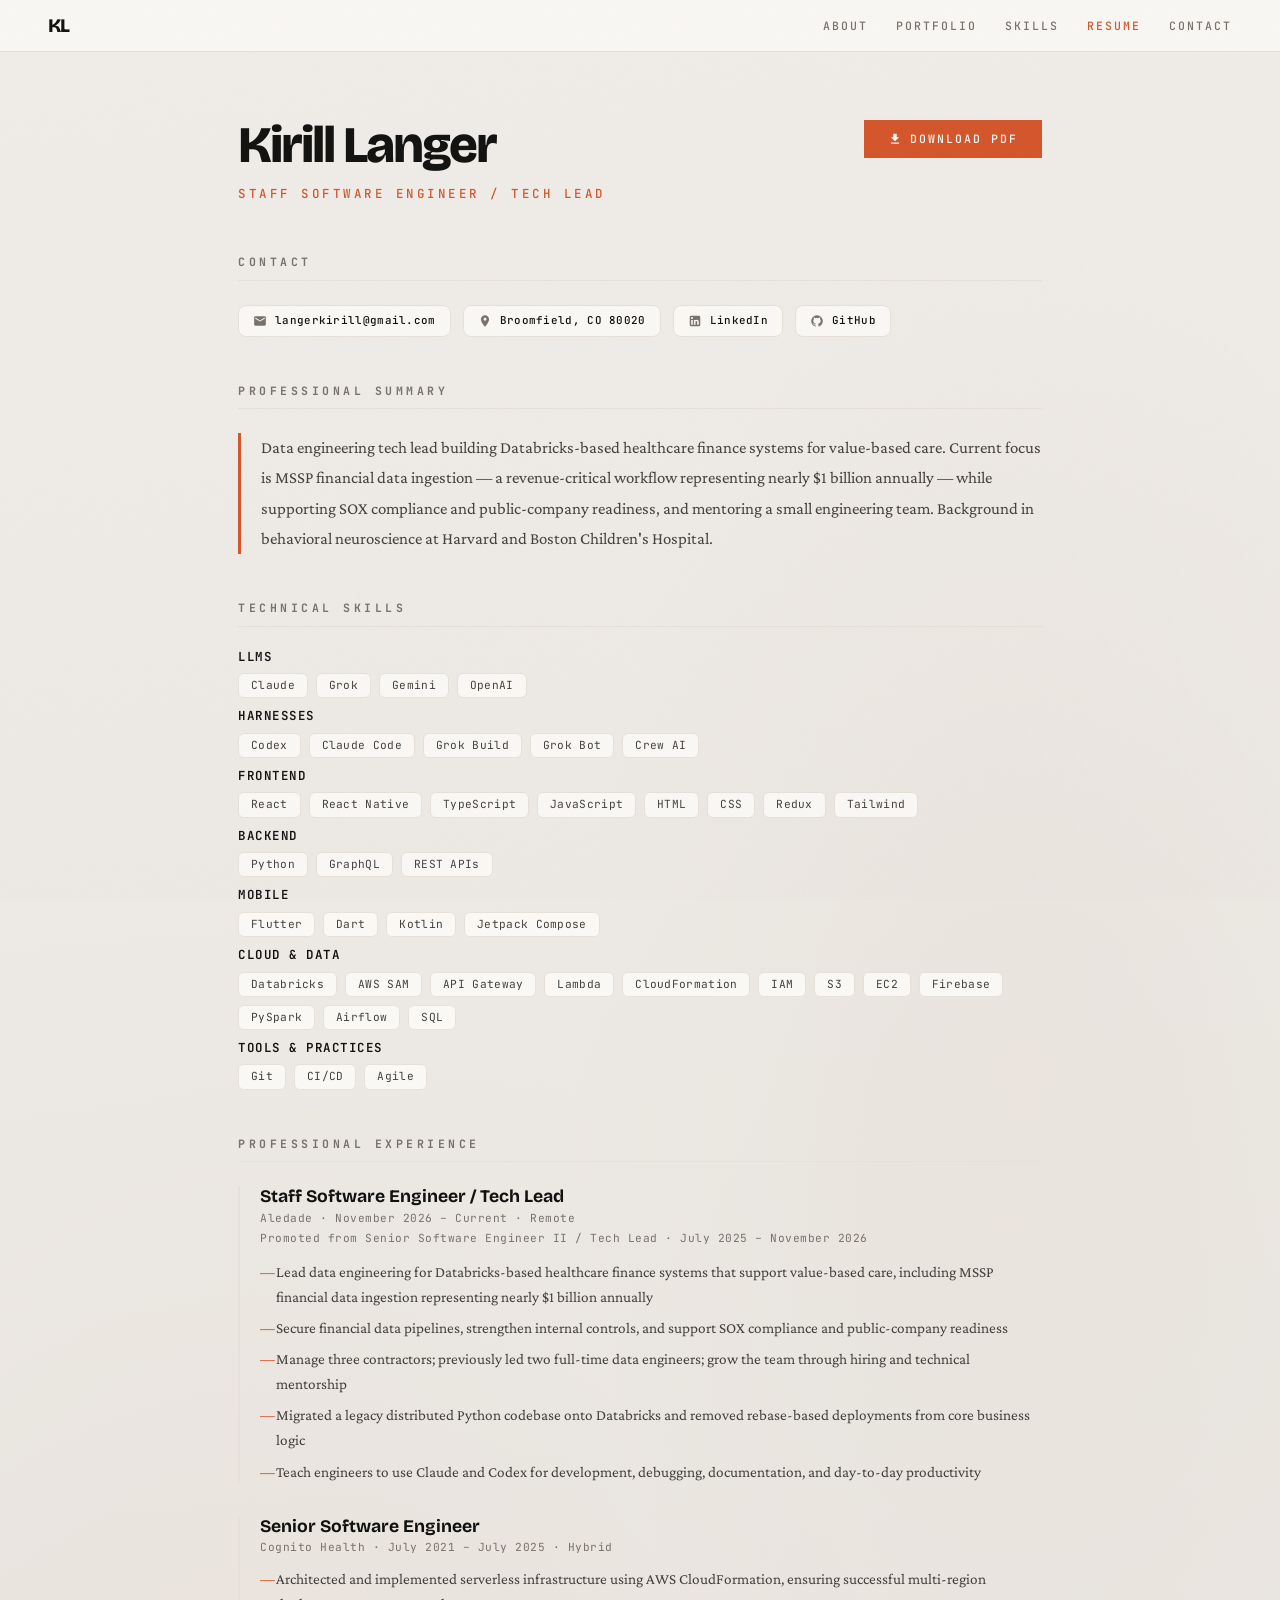
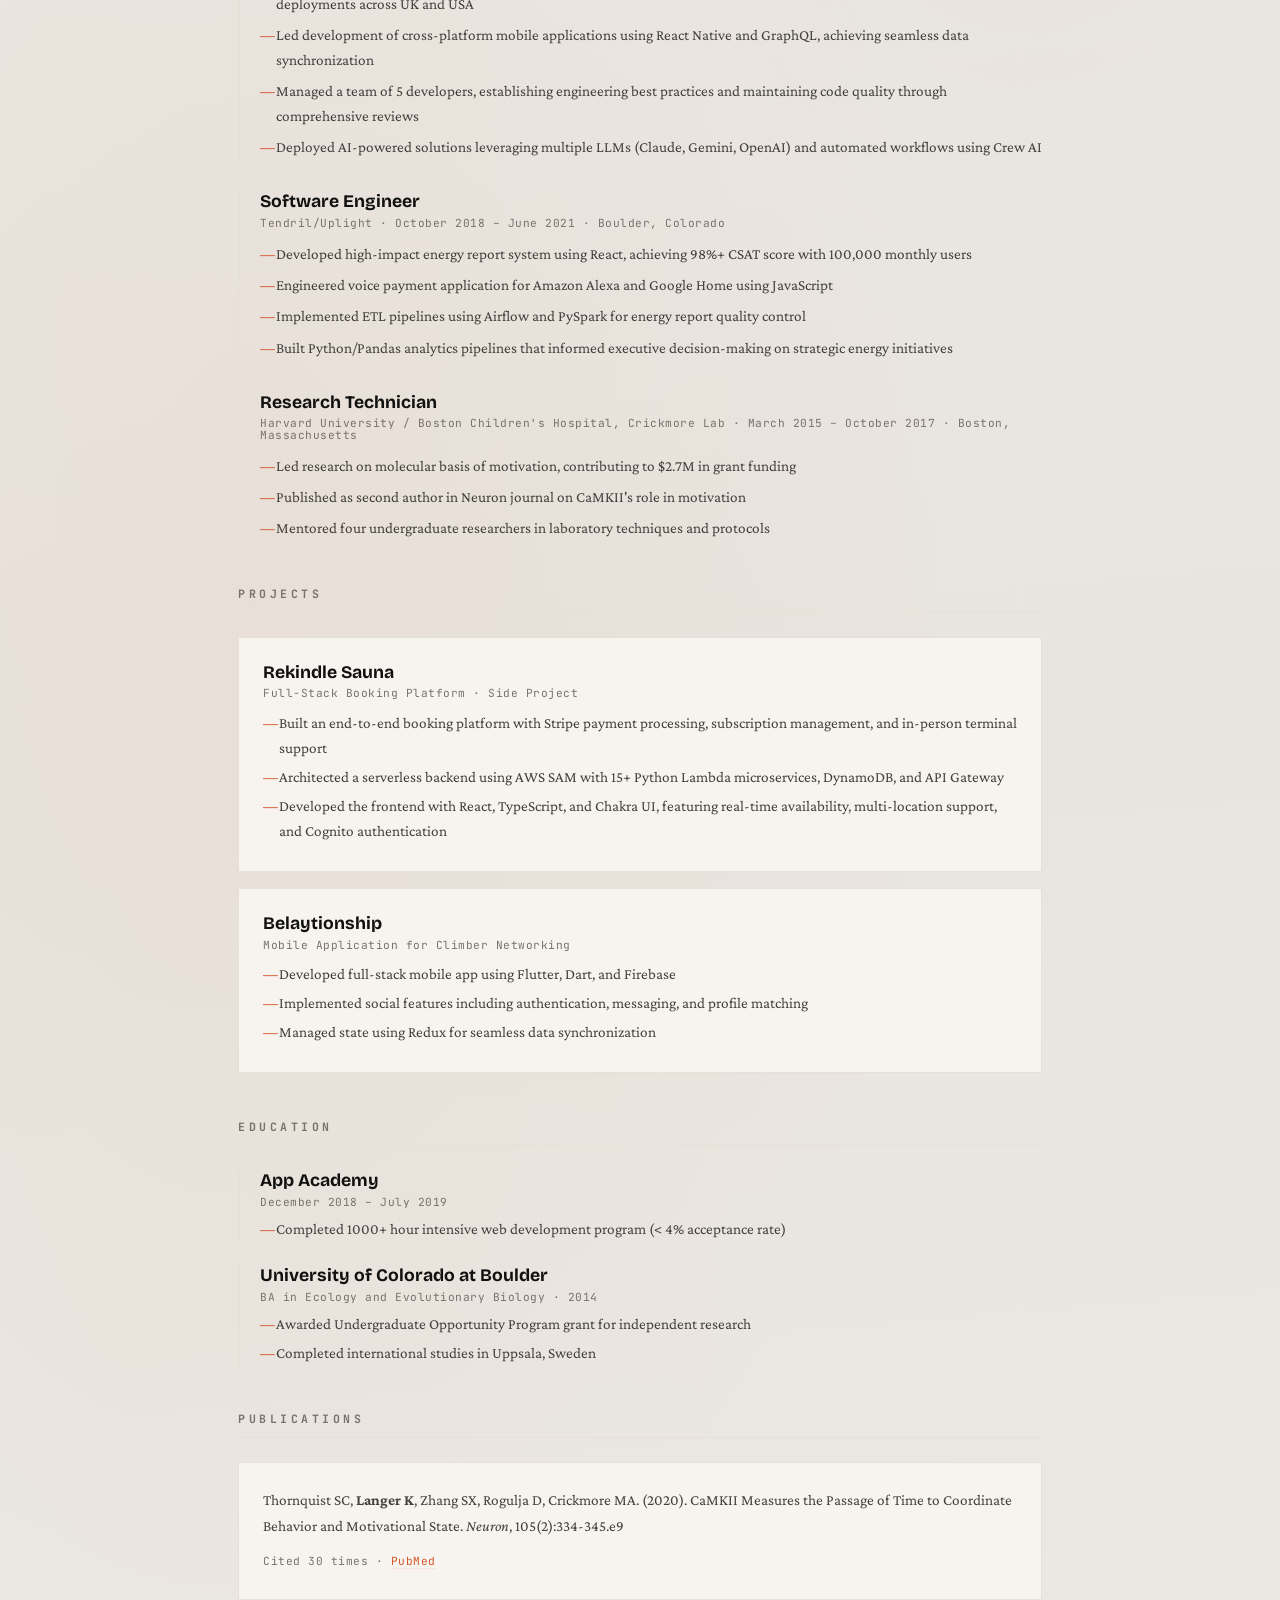
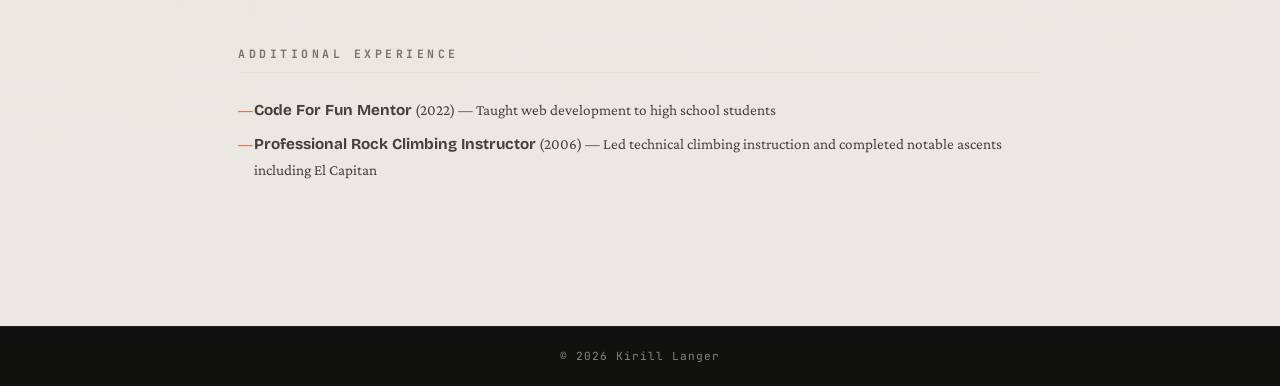
==== resume.html @ 5f4c4053 "Update title to Staff Software Engineer after promotion Co-Authored-By: Claude Opus 5.5 <noreply@ant" ====
<!doctype html>
<html lang="en">
<head>
  <meta charset="UTF-8">
  <meta name="viewport" content="width=device-width, initial-scale=1.0">
  <meta name="description" content="Kirill Langer - Resume. Data engineering tech lead at Aledade building Databricks-based healthcare finance systems for value-based care.">
  <title>Resume - Kirill Langer</title>
  <link rel="icon" href="data:image/svg+xml,<svg xmlns='http://www.w3.org/2000/svg' viewBox='0 0 100 100'><text y='.9em' font-size='90'>K</text></svg>">
  <link href="https://fonts.googleapis.com/css2?family=Bricolage+Grotesque:wght@400;600;700;800&family=Crimson+Pro:ital,wght@0,400;0,600;1,400&family=JetBrains+Mono:wght@400;500&display=swap" rel="stylesheet">
  <style>
    *, *::before, *::after { margin: 0; padding: 0; box-sizing: border-box; }
    html { scroll-behavior: smooth; scroll-padding-top: 72px; }
    body {
      font: 400 17px/1.7 'Crimson Pro', Georgia, serif;
      color: #111110;
      background: #edebe7;
      background-image:
        radial-gradient(ellipse 80% 50% at 20% 60%, rgba(212, 85, 42, .04) 0%, transparent 70%),
        radial-gradient(ellipse 60% 40% at 80% 30%, rgba(180, 140, 100, .06) 0%, transparent 60%),
        linear-gradient(175deg, #f0ede9 0%, #ebe8e3 35%, #e8e4de 65%, #ece9e4 100%);
      -webkit-font-smoothing: antialiased;
    }
    a { color: inherit; text-decoration: none; }

    body::before {
      content: '';
      position: fixed;
      inset: 0;
      z-index: 9999;
      pointer-events: none;
      opacity: .035;
      background-image: url("data:image/svg+xml,%3Csvg viewBox='0 0 256 256' xmlns='http://www.w3.org/2000/svg'%3E%3Cfilter id='n'%3E%3CfeTurbulence type='fractalNoise' baseFrequency='.85' numOctaves='4' stitchTiles='stitch'/%3E%3C/filter%3E%3Crect width='100%25' height='100%25' filter='url(%23n)'/%3E%3C/svg%3E");
      background-size: 200px;
    }

    :root {
      --ink: #111110;
      --warm: #d4552a;
      --warm-soft: #f5e6df;
      --warm-glow: #d4552a15;
      --stone: #78716c;
      --sand: #faf8f5;
      --rule: #e7e0d8;
      --card: #f7f4f0;
    }

    /* Nav */
    nav {
      position: fixed; top: 0; width: 100%; z-index: 100;
      display: flex; justify-content: space-between; align-items: center;
      padding: 16px 48px;
      background: rgba(250, 248, 245, .92);
      backdrop-filter: blur(12px);
      border-bottom: 1px solid var(--rule);
    }
    .nav-name {
      font: 800 1.2rem/1 'Bricolage Grotesque', sans-serif;
      letter-spacing: -1px;
    }
    .nav-links { display: flex; gap: 28px; }
    .nav-links a {
      font: 500 .72rem/1 'JetBrains Mono', monospace;
      text-transform: uppercase;
      letter-spacing: 2px;
      color: var(--stone);
      transition: color .2s;
    }
    .nav-links a:hover { color: var(--warm); }
    .nav-links a.active { color: var(--warm); }

    /* Resume container */
    .resume-wrapper {
      max-width: 900px;
      margin: 0 auto;
      padding: 120px 48px 96px;
    }

    /* Header */
    .resume-header {
      margin-bottom: 48px;
      display: flex;
      justify-content: space-between;
      align-items: flex-start;
      gap: 24px;
    }
    .resume-header h1 {
      font: 800 clamp(2rem, 5vw, 3.2rem)/1 'Bricolage Grotesque', sans-serif;
      letter-spacing: -2px;
      margin-bottom: 8px;
    }
    .resume-header .subtitle {
      font: 500 .78rem/1.5 'JetBrains Mono', monospace;
      text-transform: uppercase;
      letter-spacing: 3.5px;
      color: var(--warm);
    }
    .download-btn {
      display: inline-flex;
      align-items: center;
      gap: 8px;
      font: 500 .72rem/1 'JetBrains Mono', monospace;
      text-transform: uppercase;
      letter-spacing: 2px;
      color: var(--sand);
      background: var(--warm);
      padding: 12px 24px;
      border: none;
      cursor: pointer;
      transition: all .2s;
      flex-shrink: 0;
    }
    .download-btn:hover {
      background: #b8432a;
      transform: translateY(-1px);
      box-shadow: 0 4px 16px rgba(212, 85, 42, .3);
    }
    .download-btn svg {
      width: 14px;
      height: 14px;
      fill: currentColor;
    }

    /* Section titles */
    .resume-section {
      margin-bottom: 48px;
    }
    .resume-section h2 {
      font: 700 .72rem/1 'JetBrains Mono', monospace;
      text-transform: uppercase;
      letter-spacing: 3.5px;
      color: var(--stone);
      padding-bottom: 12px;
      border-bottom: 1px solid var(--rule);
      margin-bottom: 24px;
    }

    /* Summary */
    .summary-text {
      font-size: 1.05rem;
      color: #44403c;
      line-height: 1.8;
      border-left: 3px solid var(--warm);
      padding-left: 20px;
    }

    /* Contact grid */
    .contact-grid {
      display: flex;
      flex-wrap: wrap;
      gap: 12px;
    }
    .contact-item {
      display: inline-flex;
      align-items: center;
      gap: 8px;
      padding: 8px 14px;
      background: var(--sand);
      border: 1px solid var(--rule);
      border-radius: 8px;
      font: 500 .68rem/1 'JetBrains Mono', monospace;
      letter-spacing: .3px;
      color: var(--ink);
      transition: all .25s ease;
    }
    .contact-item:hover {
      border-color: var(--warm);
      background: var(--warm-soft);
    }
    .contact-item svg {
      width: 14px;
      height: 14px;
      fill: var(--stone);
      flex-shrink: 0;
    }

    /* Skills */
    .skills-tags {
      margin-bottom: 12px;
    }
    .skills-tags h3 {
      font: 600 .78rem/1 'JetBrains Mono', monospace;
      letter-spacing: 1.5px;
      text-transform: uppercase;
      color: var(--ink);
      margin-bottom: 10px;
    }
    .skills-tags .tags {
      display: flex;
      flex-wrap: wrap;
      gap: 8px;
    }
    .tag {
      display: inline-block;
      padding: 6px 12px;
      background: var(--sand);
      border: 1px solid var(--rule);
      border-radius: 6px;
      font: 400 .7rem/1 'JetBrains Mono', monospace;
      letter-spacing: .3px;
      color: #44403c;
      transition: all .25s ease;
    }
    .tag:hover {
      border-color: var(--warm);
      background: var(--warm-soft);
      transform: translateY(-1px);
    }

    /* Experience */
    .experience-item {
      margin-bottom: 32px;
      padding-left: 20px;
      border-left: 2px solid var(--rule);
      transition: border-color .3s;
    }
    .experience-item:hover {
      border-color: var(--warm);
    }
    .experience-item h3 {
      font: 700 1.1rem/1.3 'Bricolage Grotesque', sans-serif;
      margin-bottom: 4px;
    }
    .experience-meta {
      font: 400 .7rem/1 'JetBrains Mono', monospace;
      letter-spacing: .5px;
      color: var(--stone);
      margin-bottom: 12px;
    }
    .experience-promo {
      font: 400 .7rem/1.5 'JetBrains Mono', monospace;
      letter-spacing: .5px;
      color: var(--stone);
      margin: -6px 0 12px;
    }
    .experience-item ul {
      list-style: none;
      padding: 0;
    }
    .experience-item li {
      position: relative;
      padding-left: 16px;
      margin-bottom: 6px;
      font-size: .95rem;
      color: #44403c;
      line-height: 1.65;
    }
    .experience-item li::before {
      content: '\2014';
      position: absolute;
      left: 0;
      color: var(--warm);
      font-weight: 600;
    }

    /* Project cards */
    .project-card {
      display: block;
      padding: 24px;
      background: var(--card);
      border: 1px solid var(--rule);
      margin-bottom: 16px;
      transition: all .3s ease;
    }
    .project-card:hover {
      border-color: var(--warm);
      box-shadow: 0 8px 32px var(--warm-glow);
      transform: translateY(-2px);
    }
    .project-card h3 {
      font: 700 1.1rem/1.3 'Bricolage Grotesque', sans-serif;
      margin-bottom: 4px;
    }
    .project-card .project-meta {
      font: 400 .7rem/1 'JetBrains Mono', monospace;
      letter-spacing: .5px;
      color: var(--stone);
      margin-bottom: 10px;
    }
    .project-card ul {
      list-style: none;
      padding: 0;
    }
    .project-card li {
      position: relative;
      padding-left: 16px;
      margin-bottom: 4px;
      font-size: .95rem;
      color: #44403c;
      line-height: 1.65;
    }
    .project-card li::before {
      content: '\2014';
      position: absolute;
      left: 0;
      color: var(--warm);
      font-weight: 600;
    }

    /* Education */
    .education-item {
      margin-bottom: 24px;
      padding-left: 20px;
      border-left: 2px solid var(--rule);
      transition: border-color .3s;
    }
    .education-item:hover {
      border-color: var(--warm);
    }
    .education-item h3 {
      font: 700 1.1rem/1.3 'Bricolage Grotesque', sans-serif;
      margin-bottom: 4px;
    }
    .education-meta {
      font: 400 .7rem/1 'JetBrains Mono', monospace;
      letter-spacing: .5px;
      color: var(--stone);
      margin-bottom: 8px;
    }
    .education-item li {
      position: relative;
      padding-left: 16px;
      margin-bottom: 4px;
      font-size: .95rem;
      color: #44403c;
      line-height: 1.65;
      list-style: none;
    }
    .education-item li::before {
      content: '\2014';
      position: absolute;
      left: 0;
      color: var(--warm);
      font-weight: 600;
    }

    /* Publication */
    .publication-card {
      padding: 24px;
      background: var(--card);
      border: 1px solid var(--rule);
      transition: all .3s ease;
    }
    .publication-card:hover {
      border-color: var(--warm);
      box-shadow: 0 8px 32px var(--warm-glow);
    }
    .publication-card p {
      font-size: .95rem;
      color: #44403c;
      line-height: 1.7;
      margin-bottom: 8px;
    }
    .publication-card .pub-meta {
      font: 400 .7rem/1 'JetBrains Mono', monospace;
      color: var(--stone);
      letter-spacing: .5px;
    }
    .publication-card a {
      color: var(--warm);
      border-bottom: 1px solid var(--warm-soft);
      transition: border-color .2s;
    }
    .publication-card a:hover {
      border-color: var(--warm);
    }

    /* Additional */
    .additional-list {
      list-style: none;
      padding: 0;
    }
    .additional-list li {
      position: relative;
      padding-left: 16px;
      margin-bottom: 8px;
      font-size: .95rem;
      color: #44403c;
      line-height: 1.65;
    }
    .additional-list li::before {
      content: '\2014';
      position: absolute;
      left: 0;
      color: var(--warm);
      font-weight: 600;
    }
    .additional-list strong {
      font-family: 'Bricolage Grotesque', sans-serif;
      font-weight: 700;
    }

    /* Footer */
    footer {
      padding: 24px 48px;
      text-align: center;
      font: 400 .7rem/1 'JetBrains Mono', monospace;
      letter-spacing: 1px;
      color: var(--stone);
      background: var(--ink);
      border-top: 1px solid rgba(255,255,255,.05);
    }
    footer span { color: rgba(250, 248, 245, .5); }

    /* Responsive */
    @media (max-width: 768px) {
      nav { padding: 12px 24px; }
      .nav-links { gap: 16px; }
      .nav-links a { font-size: .65rem; }
      .resume-wrapper { padding: 100px 24px 64px; }
      .resume-header { flex-direction: column; }
      .resume-header .subtitle { letter-spacing: 1.6px; font-size: .68rem; }
    }

    /* Animations */
    @keyframes fadeUp {
      from { opacity: 0; transform: translateY(24px); }
      to { opacity: 1; transform: translateY(0); }
    }
    .resume-header { animation: fadeUp .6s ease-out both; }
    .resume-section:nth-child(1) { animation: fadeUp .5s ease-out .05s both; }
    .resume-section:nth-child(2) { animation: fadeUp .5s ease-out .1s both; }
    .resume-section:nth-child(3) { animation: fadeUp .5s ease-out .15s both; }
    .resume-section:nth-child(4) { animation: fadeUp .5s ease-out .2s both; }
    .resume-section:nth-child(5) { animation: fadeUp .5s ease-out .25s both; }
    .resume-section:nth-child(6) { animation: fadeUp .5s ease-out .3s both; }
    .resume-section:nth-child(7) { animation: fadeUp .5s ease-out .35s both; }
    .resume-section:nth-child(8) { animation: fadeUp .5s ease-out .4s both; }

    @media print {
      nav, .download-btn, footer, body::before { display: none; }
      .resume-wrapper { padding: 0; }
      .resume-section, .resume-header { animation: none; }
      body { background: #fff; }
    }
  </style>
</head>
<body>

<nav>
  <a href="index.html" class="nav-name">KL</a>
  <div class="nav-links">
    <a href="index.html#about">About</a>
    <a href="index.html#portfolio">Portfolio</a>
    <a href="index.html#skills">Skills</a>
    <a href="resume.html" class="active">Resume</a>
    <a href="index.html#contact">Contact</a>
  </div>
</nav>

<div class="resume-wrapper">

  <div class="resume-header">
    <div>
      <h1>Kirill Langer</h1>
      <span class="subtitle">Staff Software Engineer / Tech Lead</span>
    </div>
    <a href="Resume-2026.pdf" download class="download-btn">
      <svg viewBox="0 0 24 24"><path d="M19 9h-4V3H9v6H5l7 7 7-7zM5 18v2h14v-2H5z"/></svg>
      Download PDF
    </a>
  </div>

  <div class="resume-section">
    <h2>Contact</h2>
    <div class="contact-grid">
      <a href="mailto:langerkirill@gmail.com" class="contact-item">
        <svg viewBox="0 0 24 24"><path d="M20 4H4c-1.1 0-2 .9-2 2v12c0 1.1.9 2 2 2h16c1.1 0 2-.9 2-2V6c0-1.1-.9-2-2-2zm0 4l-8 5-8-5V6l8 5 8-5v2z"/></svg>
        langerkirill@gmail.com
      </a>
      <span class="contact-item">
        <svg viewBox="0 0 24 24"><path d="M12 2C8.13 2 5 5.13 5 9c0 5.25 7 13 7 13s7-7.75 7-13c0-3.87-3.13-7-7-7zm0 9.5c-1.38 0-2.5-1.12-2.5-2.5s1.12-2.5 2.5-2.5 2.5 1.12 2.5 2.5-1.12 2.5-2.5 2.5z"/></svg>
        Broomfield, CO 80020
      </span>
      <a href="https://www.linkedin.com/in/kirill-langer-6b292299/" target="_blank" rel="noopener" class="contact-item">
        <svg viewBox="0 0 24 24"><path d="M19 3a2 2 0 012 2v14a2 2 0 01-2 2H5a2 2 0 01-2-2V5a2 2 0 012-2h14m-.5 15.5v-5.3a3.26 3.26 0 00-3.26-3.26c-.85 0-1.84.52-2.32 1.3v-1.11h-2.79v8.37h2.79v-4.93c0-.77.62-1.4 1.39-1.4a1.4 1.4 0 011.4 1.4v4.93h2.79M6.88 8.56a1.68 1.68 0 001.68-1.68c0-.93-.75-1.69-1.68-1.69a1.69 1.69 0 00-1.69 1.69c0 .93.76 1.68 1.69 1.68m1.39 9.94v-8.37H5.5v8.37h2.77z"/></svg>
        LinkedIn
      </a>
      <a href="https://github.com/langerkirill" target="_blank" rel="noopener" class="contact-item">
        <svg viewBox="0 0 24 24"><path d="M12 2A10 10 0 002 12c0 4.42 2.87 8.17 6.84 9.5.5.08.66-.23.66-.5v-1.69c-2.77.6-3.36-1.34-3.36-1.34-.46-1.16-1.11-1.47-1.11-1.47-.91-.62.07-.6.07-.6 1 .07 1.53 1.03 1.53 1.03.87 1.52 2.34 1.07 2.91.83.09-.65.35-1.09.63-1.34-2.22-.25-4.55-1.11-4.55-4.92 0-1.11.38-2 1.03-2.71-.1-.25-.45-1.29.1-2.64 0 0 .84-.27 2.75 1.02.79-.22 1.65-.33 2.5-.33.85 0 1.71.11 2.5.33 1.91-1.29 2.75-1.02 2.75-1.02.55 1.35.2 2.39.1 2.64.65.71 1.03 1.6 1.03 2.71 0 3.82-2.34 4.66-4.57 4.91.36.31.69.92.69 1.85V21c0 .27.16.59.67.5C19.14 20.16 22 16.42 22 12A10 10 0 0012 2z"/></svg>
        GitHub
      </a>
    </div>
  </div>

  <div class="resume-section">
    <h2>Professional Summary</h2>
    <p class="summary-text">Data engineering tech lead building Databricks-based healthcare finance systems for value-based care. Current focus is MSSP financial data ingestion — a revenue-critical workflow representing nearly $1 billion annually — while supporting SOX compliance and public-company readiness, and mentoring a small engineering team. Background in behavioral neuroscience at Harvard and Boston Children's Hospital.</p>
  </div>

  <div class="resume-section">
    <h2>Technical Skills</h2>
    <div class="skills-tags">
      <h3>LLMs</h3>
      <div class="tags">
        <span class="tag">Claude</span>
        <span class="tag">Grok</span>
        <span class="tag">Gemini</span>
        <span class="tag">OpenAI</span>
      </div>
    </div>
    <div class="skills-tags">
      <h3>Harnesses</h3>
      <div class="tags">
        <span class="tag">Codex</span>
        <span class="tag">Claude Code</span>
        <span class="tag">Grok Build</span>
        <span class="tag">Grok Bot</span>
        <span class="tag">Crew AI</span>
      </div>
    </div>
    <div class="skills-tags">
      <h3>Frontend</h3>
      <div class="tags">
        <span class="tag">React</span>
        <span class="tag">React Native</span>
        <span class="tag">TypeScript</span>
        <span class="tag">JavaScript</span>
        <span class="tag">HTML</span>
        <span class="tag">CSS</span>
        <span class="tag">Redux</span>
        <span class="tag">Tailwind</span>
      </div>
    </div>
    <div class="skills-tags">
      <h3>Backend</h3>
      <div class="tags">
        <span class="tag">Python</span>
        <span class="tag">GraphQL</span>
        <span class="tag">REST APIs</span>
      </div>
    </div>
    <div class="skills-tags">
      <h3>Mobile</h3>
      <div class="tags">
        <span class="tag">Flutter</span>
        <span class="tag">Dart</span>
        <span class="tag">Kotlin</span>
        <span class="tag">Jetpack Compose</span>
      </div>
    </div>
    <div class="skills-tags">
      <h3>Cloud & Data</h3>
      <div class="tags">
        <span class="tag">Databricks</span>
        <span class="tag">AWS SAM</span>
        <span class="tag">API Gateway</span>
        <span class="tag">Lambda</span>
        <span class="tag">CloudFormation</span>
        <span class="tag">IAM</span>
        <span class="tag">S3</span>
        <span class="tag">EC2</span>
        <span class="tag">Firebase</span>
        <span class="tag">PySpark</span>
        <span class="tag">Airflow</span>
        <span class="tag">SQL</span>
      </div>
    </div>
    <div class="skills-tags">
      <h3>Tools & Practices</h3>
      <div class="tags">
        <span class="tag">Git</span>
        <span class="tag">CI/CD</span>
        <span class="tag">Agile</span>
      </div>
    </div>
  </div>

  <div class="resume-section">
    <h2>Professional Experience</h2>

    <div class="experience-item">
      <h3>Staff Software Engineer / Tech Lead</h3>
      <div class="experience-meta">Aledade &middot; November 2026 &ndash; Current &middot; Remote</div>
      <div class="experience-promo">Promoted from Senior Software Engineer II / Tech Lead &middot; July 2025 &ndash; November 2026</div>
      <ul>
        <li>Lead data engineering for Databricks-based healthcare finance systems that support value-based care, including MSSP financial data ingestion representing nearly $1 billion annually</li>
        <li>Secure financial data pipelines, strengthen internal controls, and support SOX compliance and public-company readiness</li>
        <li>Manage three contractors; previously led two full-time data engineers; grow the team through hiring and technical mentorship</li>
        <li>Migrated a legacy distributed Python codebase onto Databricks and removed rebase-based deployments from core business logic</li>
        <li>Teach engineers to use Claude and Codex for development, debugging, documentation, and day-to-day productivity</li>
      </ul>
    </div>

    <div class="experience-item">
      <h3>Senior Software Engineer</h3>
      <div class="experience-meta">Cognito Health &middot; July 2021 &ndash; July 2025 &middot; Hybrid</div>
      <ul>
        <li>Architected and implemented serverless infrastructure using AWS CloudFormation, ensuring successful multi-region deployments across UK and USA</li>
        <li>Led development of cross-platform mobile applications using React Native and GraphQL, achieving seamless data synchronization</li>
        <li>Managed a team of 5 developers, establishing engineering best practices and maintaining code quality through comprehensive reviews</li>
        <li>Deployed AI-powered solutions leveraging multiple LLMs (Claude, Gemini, OpenAI) and automated workflows using Crew AI</li>
      </ul>
    </div>

    <div class="experience-item">
      <h3>Software Engineer</h3>
      <div class="experience-meta">Tendril/Uplight &middot; October 2018 &ndash; June 2021 &middot; Boulder, Colorado</div>
      <ul>
        <li>Developed high-impact energy report system using React, achieving 98%+ CSAT score with 100,000 monthly users</li>
        <li>Engineered voice payment application for Amazon Alexa and Google Home using JavaScript</li>
        <li>Implemented ETL pipelines using Airflow and PySpark for energy report quality control</li>
        <li>Built Python/Pandas analytics pipelines that informed executive decision-making on strategic energy initiatives</li>
      </ul>
    </div>

    <div class="experience-item">
      <h3>Research Technician</h3>
      <div class="experience-meta">Harvard University / Boston Children's Hospital, Crickmore Lab &middot; March 2015 &ndash; October 2017 &middot; Boston, Massachusetts</div>
      <ul>
        <li>Led research on molecular basis of motivation, contributing to $2.7M in grant funding</li>
        <li>Published as second author in Neuron journal on CaMKII's role in motivation</li>
        <li>Mentored four undergraduate researchers in laboratory techniques and protocols</li>
      </ul>
    </div>
  </div>

  <div class="resume-section">
    <h2>Projects</h2>
    <a href="https://rekindlesauna.com" target="_blank" rel="noopener" class="project-card">
      <h3>Rekindle Sauna</h3>
      <div class="project-meta">Full-Stack Booking Platform &middot; Side Project</div>
      <ul>
        <li>Built an end-to-end booking platform with Stripe payment processing, subscription management, and in-person terminal support</li>
        <li>Architected a serverless backend using AWS SAM with 15+ Python Lambda microservices, DynamoDB, and API Gateway</li>
        <li>Developed the frontend with React, TypeScript, and Chakra UI, featuring real-time availability, multi-location support, and Cognito authentication</li>
      </ul>
    </a>
    <a href="https://drive.google.com/file/d/1TaY64xz2x-E_QKoFQpViy6YcxOBIRer_/view?usp=sharing" target="_blank" rel="noopener" class="project-card">
      <h3>Belaytionship</h3>
      <div class="project-meta">Mobile Application for Climber Networking</div>
      <ul>
        <li>Developed full-stack mobile app using Flutter, Dart, and Firebase</li>
        <li>Implemented social features including authentication, messaging, and profile matching</li>
        <li>Managed state using Redux for seamless data synchronization</li>
      </ul>
    </a>
  </div>

  <div class="resume-section">
    <h2>Education</h2>

    <div class="education-item">
      <h3>App Academy</h3>
      <div class="education-meta">December 2018 &ndash; July 2019</div>
      <ul>
        <li>Completed 1000+ hour intensive web development program (&lt; 4% acceptance rate)</li>
      </ul>
    </div>

    <div class="education-item">
      <h3>University of Colorado at Boulder</h3>
      <div class="education-meta">BA in Ecology and Evolutionary Biology &middot; 2014</div>
      <ul>
        <li>Awarded Undergraduate Opportunity Program grant for independent research</li>
        <li>Completed international studies in Uppsala, Sweden</li>
      </ul>
    </div>
  </div>

  <div class="resume-section">
    <h2>Publications</h2>
    <div class="publication-card">
      <p>Thornquist SC, <strong>Langer K</strong>, Zhang SX, Rogulja D, Crickmore MA. (2020). CaMKII Measures the Passage of Time to Coordinate Behavior and Motivational State. <em>Neuron</em>, 105(2):334-345.e9</p>
      <span class="pub-meta">Cited 30 times &middot; <a href="https://pubmed.ncbi.nlm.nih.gov/31786014/" target="_blank" rel="noopener">PubMed</a></span>
    </div>
  </div>

  <div class="resume-section">
    <h2>Additional Experience</h2>
    <ul class="additional-list">
      <li><strong>Code For Fun Mentor</strong> (2022) &mdash; Taught web development to high school students</li>
      <li><strong>Professional Rock Climbing Instructor</strong> (2006) &mdash; Led technical climbing instruction and completed notable ascents including El Capitan</li>
    </ul>
  </div>

</div>

<footer>
  <span>&copy; 2026 Kirill Langer</span>
</footer>

</body>
</html>
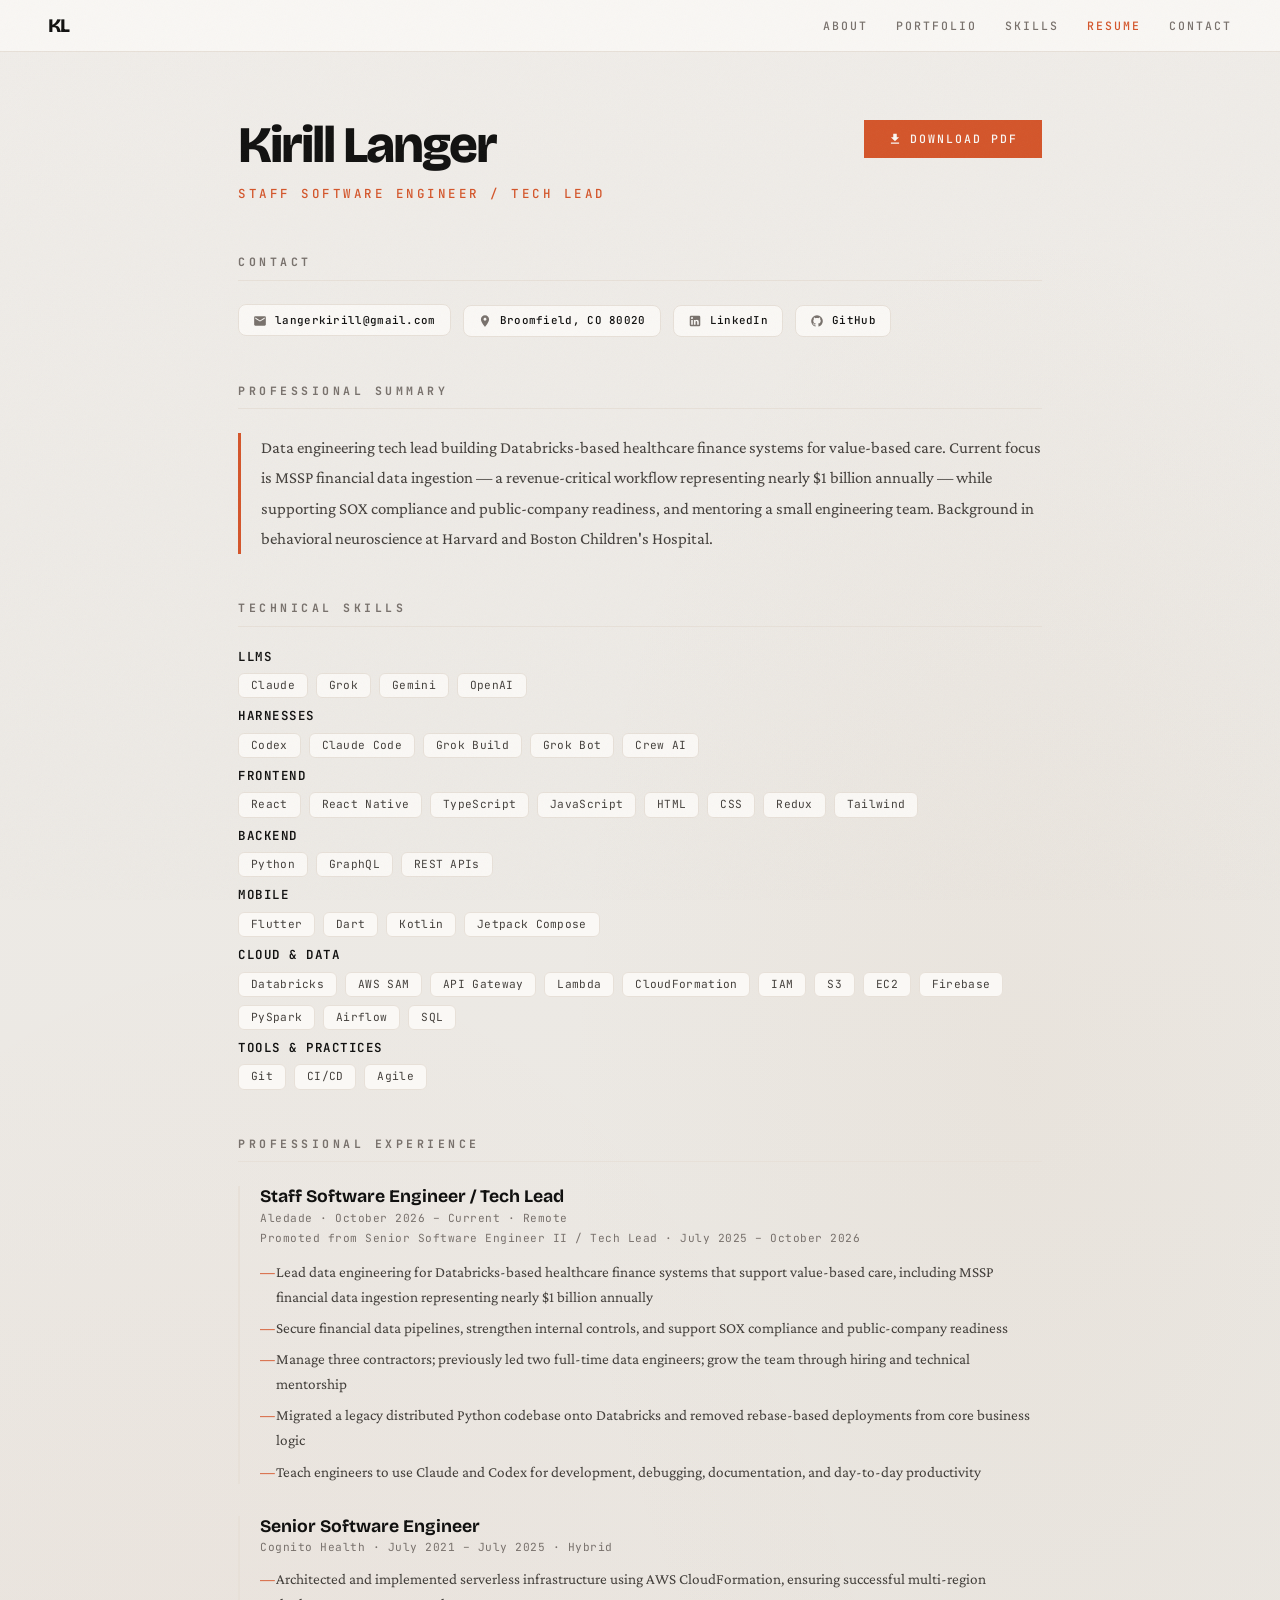
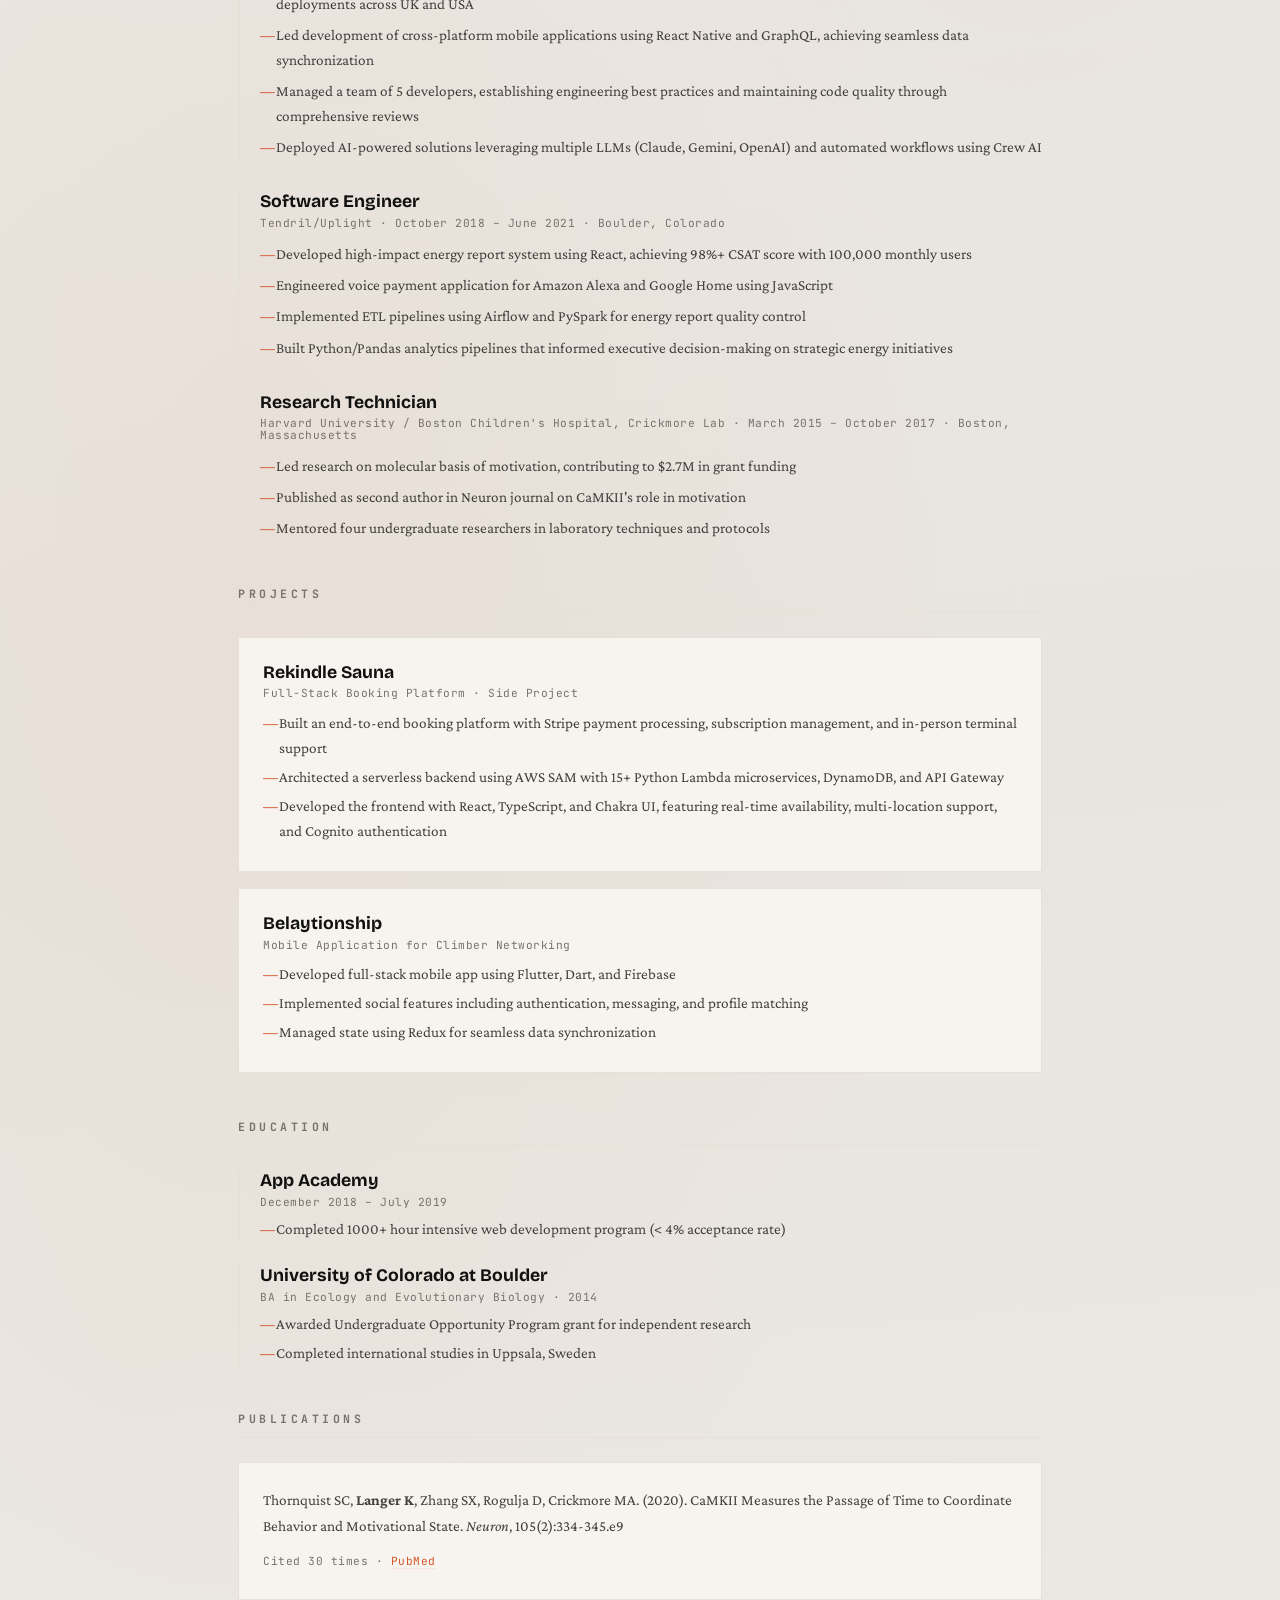
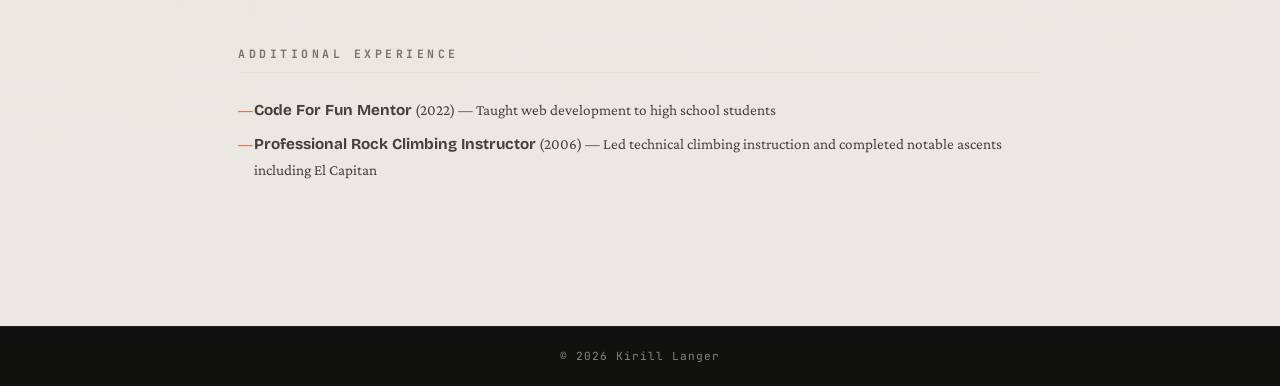
==== commit bbce1742: "Set Staff promotion date to October 2026 Co-Authored-By: Claude Opus 5.5 <noreply@anthropic.com> Cla" ====
--- a/resume.html
+++ b/resume.html
@@ -570,8 +570,8 @@
 
     <div class="experience-item">
       <h3>Staff Software Engineer / Tech Lead</h3>
-      <div class="experience-meta">Aledade &middot; November 2026 &ndash; Current &middot; Remote</div>
-      <div class="experience-promo">Promoted from Senior Software Engineer II / Tech Lead &middot; July 2025 &ndash; November 2026</div>
+      <div class="experience-meta">Aledade &middot; October 2026 &ndash; Current &middot; Remote</div>
+      <div class="experience-promo">Promoted from Senior Software Engineer II / Tech Lead &middot; July 2025 &ndash; October 2026</div>
       <ul>
         <li>Lead data engineering for Databricks-based healthcare finance systems that support value-based care, including MSSP financial data ingestion representing nearly $1 billion annually</li>
         <li>Secure financial data pipelines, strengthen internal controls, and support SOX compliance and public-company readiness</li>
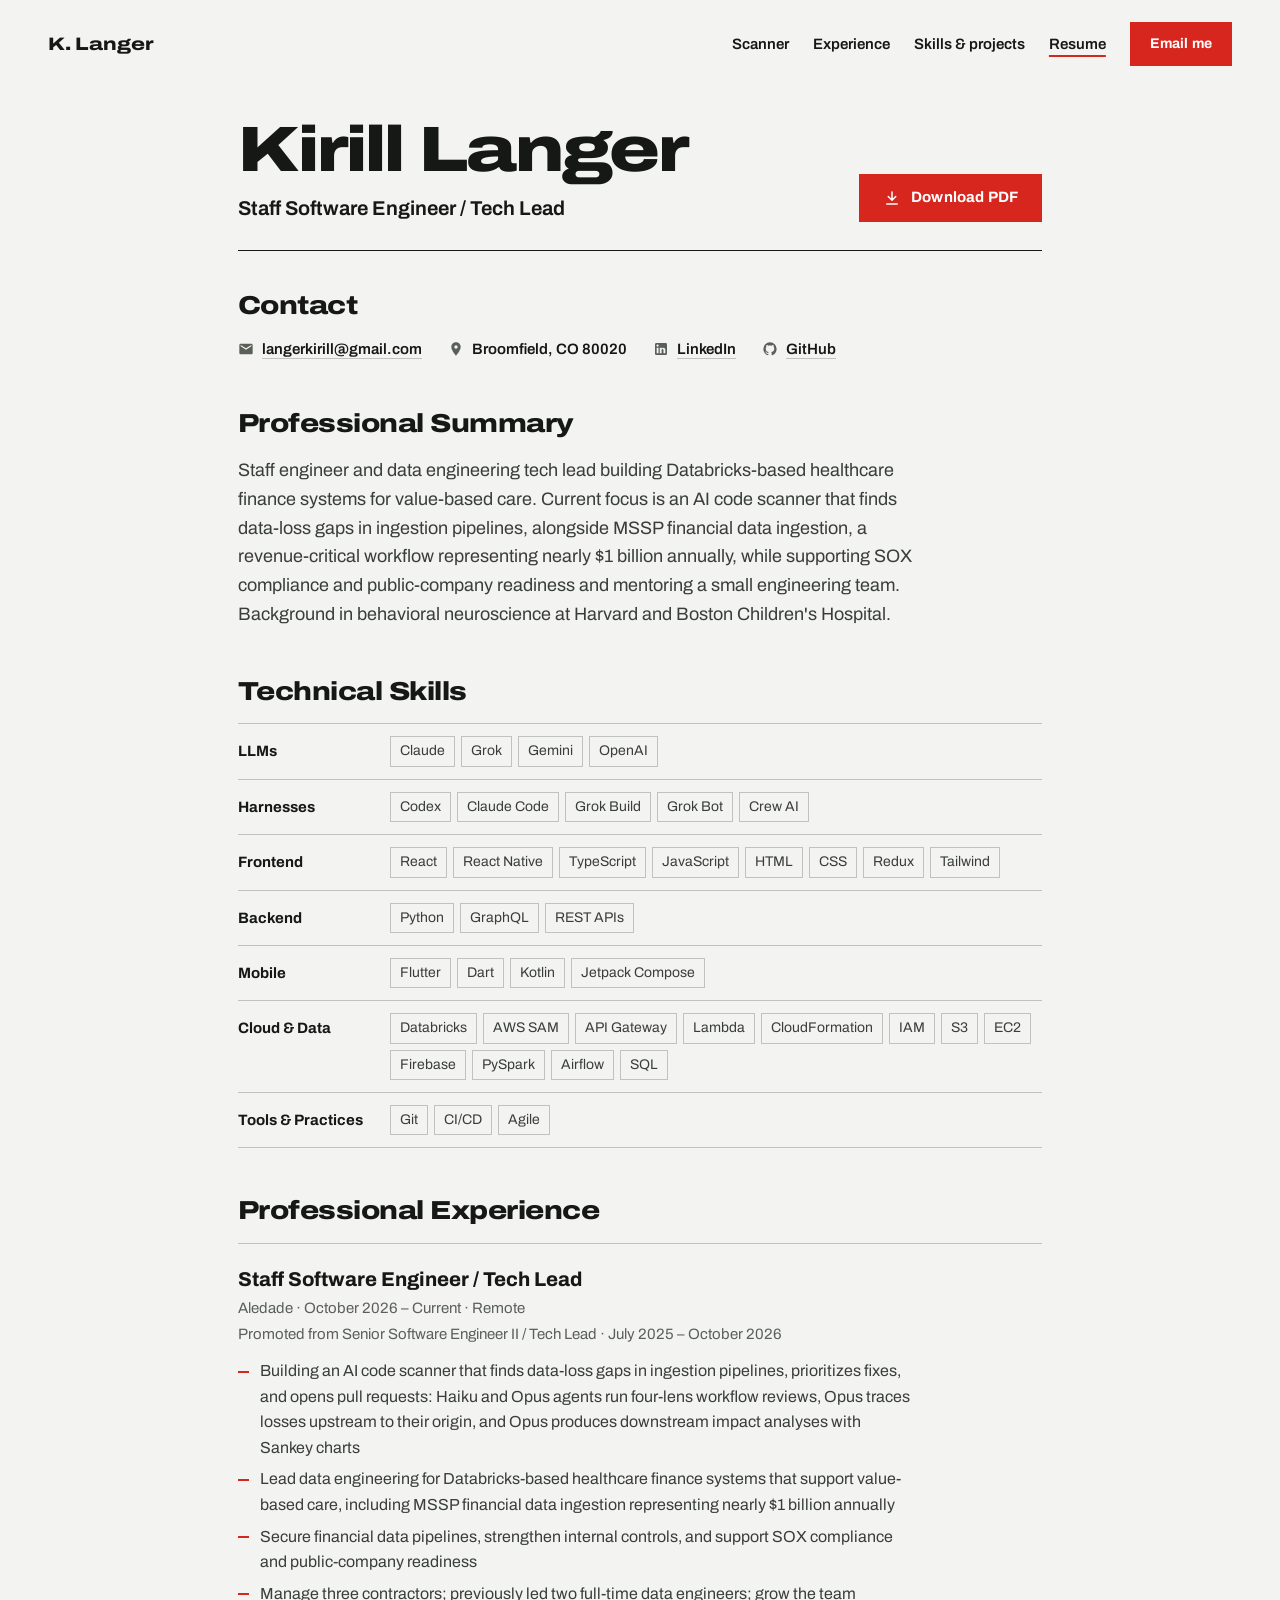
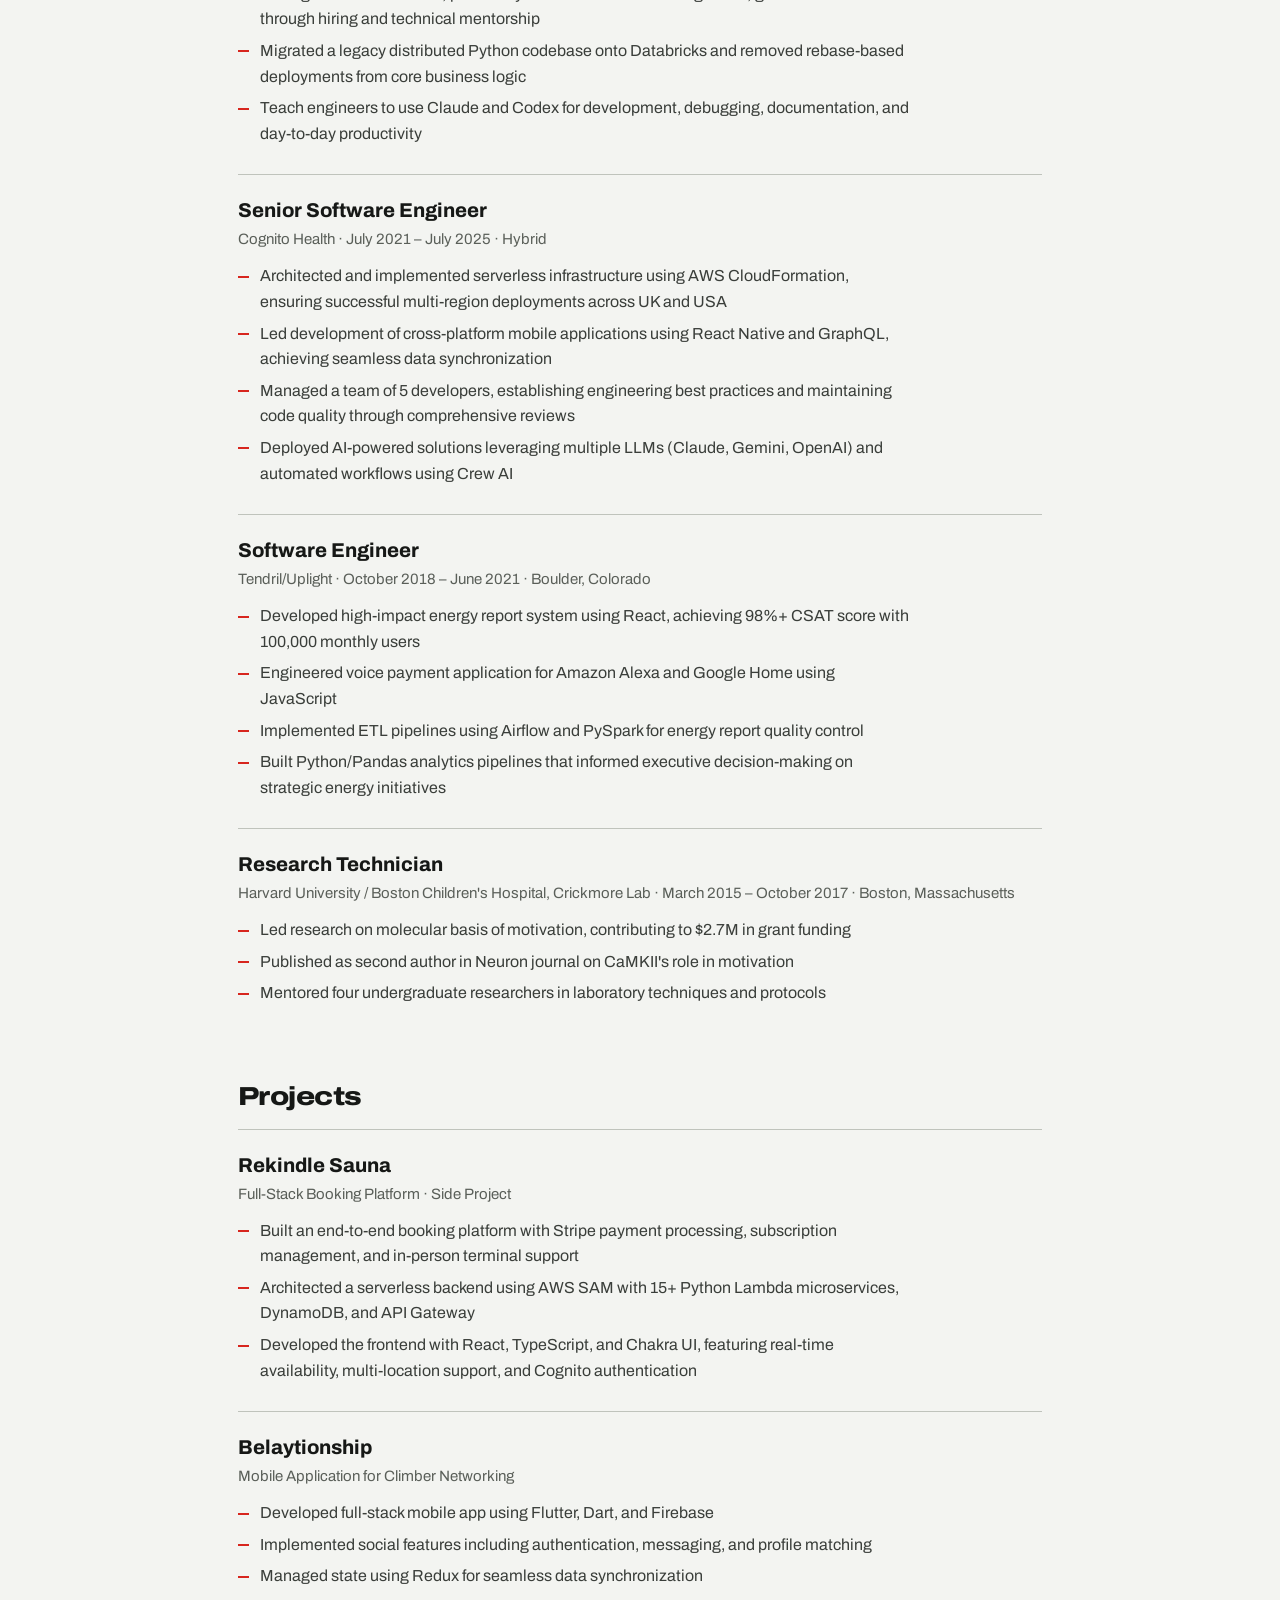
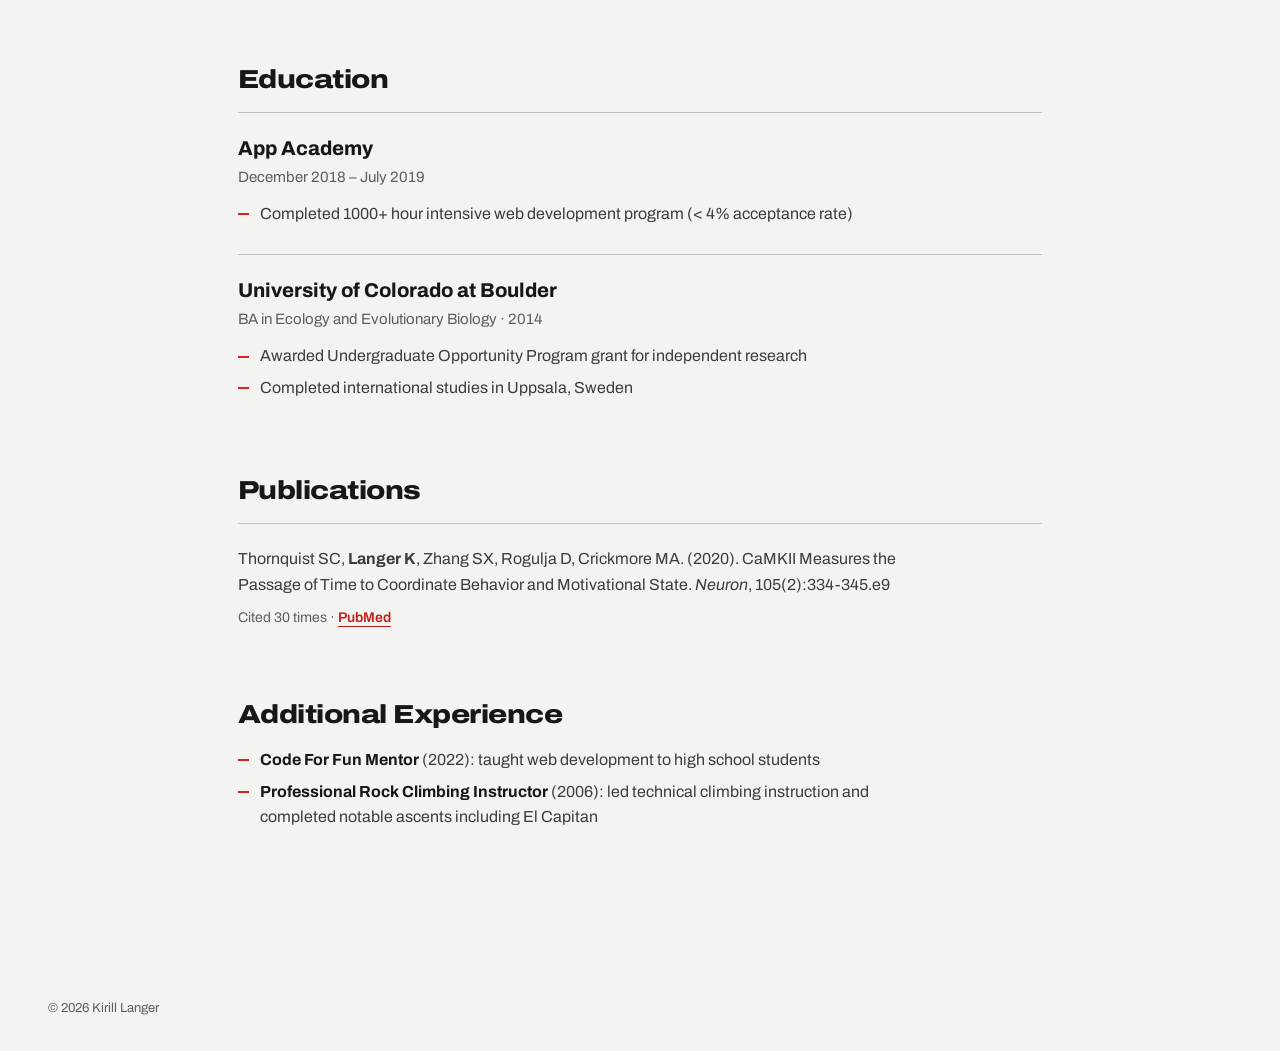
==== commit 203a4f63: "Redesign site as a big-wall climbing topo Homepage draws the career as a topo route: research at the" ====
--- a/resume.html
+++ b/resume.html
@@ -3,492 +3,129 @@
 <head>
   <meta charset="UTF-8">
   <meta name="viewport" content="width=device-width, initial-scale=1.0">
-  <meta name="description" content="Kirill Langer - Resume. Data engineering tech lead at Aledade building Databricks-based healthcare finance systems for value-based care.">
   <title>Resume - Kirill Langer</title>
-  <link rel="icon" href="data:image/svg+xml,<svg xmlns='http://www.w3.org/2000/svg' viewBox='0 0 100 100'><text y='.9em' font-size='90'>K</text></svg>">
-  <link href="https://fonts.googleapis.com/css2?family=Bricolage+Grotesque:wght@400;600;700;800&family=Crimson+Pro:ital,wght@0,400;0,600;1,400&family=JetBrains+Mono:wght@400;500&display=swap" rel="stylesheet">
+  <meta name="description" content="Kirill Langer - Resume. Staff Software Engineer and data engineering tech lead at Aledade building Databricks-based healthcare finance systems for value-based care.">
+  <meta name="theme-color" content="#F3F4F1">
+  <link rel="icon" href="data:image/svg+xml,<svg xmlns='http://www.w3.org/2000/svg' viewBox='0 0 100 100'><circle cx='50' cy='50' r='42' fill='%23D7261E'/><text x='50' y='68' font-family='Arial,sans-serif' font-weight='800' font-size='52' fill='white' text-anchor='middle'>K</text></svg>">
+  <link rel="preconnect" href="https://fonts.googleapis.com">
+  <link rel="preconnect" href="https://fonts.gstatic.com" crossorigin>
+  <link href="https://fonts.googleapis.com/css2?family=Archivo:wdth,wght@62..125,100..900&family=Shantell+Sans:wght@400;600;700&display=swap" rel="stylesheet">
+  <link rel="stylesheet" href="styling.css">
   <style>
-    *, *::before, *::after { margin: 0; padding: 0; box-sizing: border-box; }
-    html { scroll-behavior: smooth; scroll-padding-top: 72px; }
-    body {
-      font: 400 17px/1.7 'Crimson Pro', Georgia, serif;
-      color: #111110;
-      background: #edebe7;
-      background-image:
-        radial-gradient(ellipse 80% 50% at 20% 60%, rgba(212, 85, 42, .04) 0%, transparent 70%),
-        radial-gradient(ellipse 60% 40% at 80% 30%, rgba(180, 140, 100, .06) 0%, transparent 60%),
-        linear-gradient(175deg, #f0ede9 0%, #ebe8e3 35%, #e8e4de 65%, #ece9e4 100%);
-      -webkit-font-smoothing: antialiased;
-    }
-    a { color: inherit; text-decoration: none; }
-
-    body::before {
-      content: '';
-      position: fixed;
-      inset: 0;
-      z-index: 9999;
-      pointer-events: none;
-      opacity: .035;
-      background-image: url("data:image/svg+xml,%3Csvg viewBox='0 0 256 256' xmlns='http://www.w3.org/2000/svg'%3E%3Cfilter id='n'%3E%3CfeTurbulence type='fractalNoise' baseFrequency='.85' numOctaves='4' stitchTiles='stitch'/%3E%3C/filter%3E%3Crect width='100%25' height='100%25' filter='url(%23n)'/%3E%3C/svg%3E");
-      background-size: 200px;
-    }
-
-    :root {
-      --ink: #111110;
-      --warm: #d4552a;
-      --warm-soft: #f5e6df;
-      --warm-glow: #d4552a15;
-      --stone: #78716c;
-      --sand: #faf8f5;
-      --rule: #e7e0d8;
-      --card: #f7f4f0;
-    }
-
-    /* Nav */
-    nav {
-      position: fixed; top: 0; width: 100%; z-index: 100;
-      display: flex; justify-content: space-between; align-items: center;
-      padding: 16px 48px;
-      background: rgba(250, 248, 245, .92);
-      backdrop-filter: blur(12px);
-      border-bottom: 1px solid var(--rule);
-    }
-    .nav-name {
-      font: 800 1.2rem/1 'Bricolage Grotesque', sans-serif;
-      letter-spacing: -1px;
-    }
-    .nav-links { display: flex; gap: 28px; }
-    .nav-links a {
-      font: 500 .72rem/1 'JetBrains Mono', monospace;
-      text-transform: uppercase;
-      letter-spacing: 2px;
-      color: var(--stone);
-      transition: color .2s;
-    }
-    .nav-links a:hover { color: var(--warm); }
-    .nav-links a.active { color: var(--warm); }
-
-    /* Resume container */
-    .resume-wrapper {
-      max-width: 900px;
-      margin: 0 auto;
-      padding: 120px 48px 96px;
-    }
-
-    /* Header */
+    .resume { max-width: 900px; margin: 0 auto; padding: 32px var(--gutter) 96px; }
+
     .resume-header {
-      margin-bottom: 48px;
-      display: flex;
-      justify-content: space-between;
-      align-items: flex-start;
-      gap: 24px;
+      display: flex; flex-wrap: wrap; justify-content: space-between; align-items: flex-end; gap: 24px;
+      padding-bottom: 28px; margin-bottom: 40px; border-bottom: 1.5px solid var(--ink);
     }
     .resume-header h1 {
-      font: 800 clamp(2rem, 5vw, 3.2rem)/1 'Bricolage Grotesque', sans-serif;
-      letter-spacing: -2px;
-      margin-bottom: 8px;
+      margin: 0; font-weight: 850; font-stretch: 125%; font-size: clamp(40px, 6vw, 64px);
+      line-height: 0.95; letter-spacing: -0.035em;
     }
-    .resume-header .subtitle {
-      font: 500 .78rem/1.5 'JetBrains Mono', monospace;
-      text-transform: uppercase;
-      letter-spacing: 3.5px;
-      color: var(--warm);
+    .subtitle { display: block; margin-top: 14px; font-size: 20px; font-weight: 650; line-height: 1.35; }
+
+    .resume-section { margin-bottom: 48px; }
+    .resume-section h2 { margin: 0 0 18px; font-weight: 820; font-stretch: 118%; font-size: 26px; line-height: 1.1; letter-spacing: -0.02em; }
+
+    .summary-text { margin: 0; font-size: 18px; color: var(--ink-2); max-width: 70ch; }
+
+    .contact-grid { display: flex; flex-wrap: wrap; gap: 10px 26px; font-size: 15px; }
+    .contact-item { display: inline-flex; align-items: center; gap: 8px; font-weight: 600; text-decoration: none; }
+    .contact-item svg { width: 16px; height: 16px; fill: var(--ink-3); flex: none; }
+    a.contact-item { text-decoration: underline; text-decoration-color: var(--rule); text-underline-offset: 4px; }
+    a.contact-item:hover { text-decoration-color: currentColor; }
+    a.contact-item:hover svg { fill: var(--route-ink); }
+
+    .skills-tags { display: grid; grid-template-columns: 140px minmax(0, 1fr); gap: 12px; padding: 12px 0; border-top: 1px solid var(--rule); }
+    .skills-tags:last-child { border-bottom: 1px solid var(--rule); }
+    .skills-tags h3 { margin: 0; padding-top: 3px; font-size: 15px; font-weight: 700; }
+    .tags { display: flex; flex-wrap: wrap; gap: 6px; }
+    .tag { display: inline-block; padding: 3px 9px; border: 1px solid var(--rule); font-size: 14px; color: var(--ink-2); }
+
+    .experience-item, .education-item, .project-card, .publication-card { padding: 22px 0; border-top: 1px solid var(--rule); }
+    .experience-item h3, .education-item h3, .project-card h3 { margin: 0; font-size: 20px; font-weight: 750; line-height: 1.3; }
+    .experience-meta, .education-meta, .project-meta, .experience-promo { margin-top: 4px; font-size: 15px; color: var(--ink-3); }
+    .experience-promo { margin-top: 2px; }
+    .project-card { display: block; text-decoration: none; }
+    .project-card:hover h3 { color: var(--route-ink); }
+
+    .resume ul { list-style: none; margin: 12px 0 0; padding: 0; }
+    .resume li { position: relative; padding-left: 22px; margin-bottom: 6px; font-size: 16px; color: var(--ink-2); max-width: 75ch; }
+    .resume li::before { content: ""; position: absolute; left: 0; top: 0.78em; width: 11px; height: 2px; background: var(--route); }
+    .additional-list strong { color: var(--ink); }
+
+    .publication-card p { margin: 0 0 6px; font-size: 16px; color: var(--ink-2); max-width: 75ch; }
+    .pub-meta { font-size: 14px; color: var(--ink-3); }
+    .pub-meta a { color: var(--route-ink); font-weight: 600; }
+
+    @media (max-width: 640px) {
+      .skills-tags { grid-template-columns: minmax(0, 1fr); gap: 8px; }
     }
-    .download-btn {
-      display: inline-flex;
-      align-items: center;
-      gap: 8px;
-      font: 500 .72rem/1 'JetBrains Mono', monospace;
-      text-transform: uppercase;
-      letter-spacing: 2px;
-      color: var(--sand);
-      background: var(--warm);
-      padding: 12px 24px;
-      border: none;
-      cursor: pointer;
-      transition: all .2s;
-      flex-shrink: 0;
-    }
-    .download-btn:hover {
-      background: #b8432a;
-      transform: translateY(-1px);
-      box-shadow: 0 4px 16px rgba(212, 85, 42, .3);
-    }
-    .download-btn svg {
-      width: 14px;
-      height: 14px;
-      fill: currentColor;
-    }
-
-    /* Section titles */
-    .resume-section {
-      margin-bottom: 48px;
-    }
-    .resume-section h2 {
-      font: 700 .72rem/1 'JetBrains Mono', monospace;
-      text-transform: uppercase;
-      letter-spacing: 3.5px;
-      color: var(--stone);
-      padding-bottom: 12px;
-      border-bottom: 1px solid var(--rule);
-      margin-bottom: 24px;
-    }
-
-    /* Summary */
-    .summary-text {
-      font-size: 1.05rem;
-      color: #44403c;
-      line-height: 1.8;
-      border-left: 3px solid var(--warm);
-      padding-left: 20px;
-    }
-
-    /* Contact grid */
-    .contact-grid {
-      display: flex;
-      flex-wrap: wrap;
-      gap: 12px;
-    }
-    .contact-item {
-      display: inline-flex;
-      align-items: center;
-      gap: 8px;
-      padding: 8px 14px;
-      background: var(--sand);
-      border: 1px solid var(--rule);
-      border-radius: 8px;
-      font: 500 .68rem/1 'JetBrains Mono', monospace;
-      letter-spacing: .3px;
-      color: var(--ink);
-      transition: all .25s ease;
-    }
-    .contact-item:hover {
-      border-color: var(--warm);
-      background: var(--warm-soft);
-    }
-    .contact-item svg {
-      width: 14px;
-      height: 14px;
-      fill: var(--stone);
-      flex-shrink: 0;
-    }
-
-    /* Skills */
-    .skills-tags {
-      margin-bottom: 12px;
-    }
-    .skills-tags h3 {
-      font: 600 .78rem/1 'JetBrains Mono', monospace;
-      letter-spacing: 1.5px;
-      text-transform: uppercase;
-      color: var(--ink);
-      margin-bottom: 10px;
-    }
-    .skills-tags .tags {
-      display: flex;
-      flex-wrap: wrap;
-      gap: 8px;
-    }
-    .tag {
-      display: inline-block;
-      padding: 6px 12px;
-      background: var(--sand);
-      border: 1px solid var(--rule);
-      border-radius: 6px;
-      font: 400 .7rem/1 'JetBrains Mono', monospace;
-      letter-spacing: .3px;
-      color: #44403c;
-      transition: all .25s ease;
-    }
-    .tag:hover {
-      border-color: var(--warm);
-      background: var(--warm-soft);
-      transform: translateY(-1px);
-    }
-
-    /* Experience */
-    .experience-item {
-      margin-bottom: 32px;
-      padding-left: 20px;
-      border-left: 2px solid var(--rule);
-      transition: border-color .3s;
-    }
-    .experience-item:hover {
-      border-color: var(--warm);
-    }
-    .experience-item h3 {
-      font: 700 1.1rem/1.3 'Bricolage Grotesque', sans-serif;
-      margin-bottom: 4px;
-    }
-    .experience-meta {
-      font: 400 .7rem/1 'JetBrains Mono', monospace;
-      letter-spacing: .5px;
-      color: var(--stone);
-      margin-bottom: 12px;
-    }
-    .experience-promo {
-      font: 400 .7rem/1.5 'JetBrains Mono', monospace;
-      letter-spacing: .5px;
-      color: var(--stone);
-      margin: -6px 0 12px;
-    }
-    .experience-item ul {
-      list-style: none;
-      padding: 0;
-    }
-    .experience-item li {
-      position: relative;
-      padding-left: 16px;
-      margin-bottom: 6px;
-      font-size: .95rem;
-      color: #44403c;
-      line-height: 1.65;
-    }
-    .experience-item li::before {
-      content: '\2014';
-      position: absolute;
-      left: 0;
-      color: var(--warm);
-      font-weight: 600;
-    }
-
-    /* Project cards */
-    .project-card {
-      display: block;
-      padding: 24px;
-      background: var(--card);
-      border: 1px solid var(--rule);
-      margin-bottom: 16px;
-      transition: all .3s ease;
-    }
-    .project-card:hover {
-      border-color: var(--warm);
-      box-shadow: 0 8px 32px var(--warm-glow);
-      transform: translateY(-2px);
-    }
-    .project-card h3 {
-      font: 700 1.1rem/1.3 'Bricolage Grotesque', sans-serif;
-      margin-bottom: 4px;
-    }
-    .project-card .project-meta {
-      font: 400 .7rem/1 'JetBrains Mono', monospace;
-      letter-spacing: .5px;
-      color: var(--stone);
-      margin-bottom: 10px;
-    }
-    .project-card ul {
-      list-style: none;
-      padding: 0;
-    }
-    .project-card li {
-      position: relative;
-      padding-left: 16px;
-      margin-bottom: 4px;
-      font-size: .95rem;
-      color: #44403c;
-      line-height: 1.65;
-    }
-    .project-card li::before {
-      content: '\2014';
-      position: absolute;
-      left: 0;
-      color: var(--warm);
-      font-weight: 600;
-    }
-
-    /* Education */
-    .education-item {
-      margin-bottom: 24px;
-      padding-left: 20px;
-      border-left: 2px solid var(--rule);
-      transition: border-color .3s;
-    }
-    .education-item:hover {
-      border-color: var(--warm);
-    }
-    .education-item h3 {
-      font: 700 1.1rem/1.3 'Bricolage Grotesque', sans-serif;
-      margin-bottom: 4px;
-    }
-    .education-meta {
-      font: 400 .7rem/1 'JetBrains Mono', monospace;
-      letter-spacing: .5px;
-      color: var(--stone);
-      margin-bottom: 8px;
-    }
-    .education-item li {
-      position: relative;
-      padding-left: 16px;
-      margin-bottom: 4px;
-      font-size: .95rem;
-      color: #44403c;
-      line-height: 1.65;
-      list-style: none;
-    }
-    .education-item li::before {
-      content: '\2014';
-      position: absolute;
-      left: 0;
-      color: var(--warm);
-      font-weight: 600;
-    }
-
-    /* Publication */
-    .publication-card {
-      padding: 24px;
-      background: var(--card);
-      border: 1px solid var(--rule);
-      transition: all .3s ease;
-    }
-    .publication-card:hover {
-      border-color: var(--warm);
-      box-shadow: 0 8px 32px var(--warm-glow);
-    }
-    .publication-card p {
-      font-size: .95rem;
-      color: #44403c;
-      line-height: 1.7;
-      margin-bottom: 8px;
-    }
-    .publication-card .pub-meta {
-      font: 400 .7rem/1 'JetBrains Mono', monospace;
-      color: var(--stone);
-      letter-spacing: .5px;
-    }
-    .publication-card a {
-      color: var(--warm);
-      border-bottom: 1px solid var(--warm-soft);
-      transition: border-color .2s;
-    }
-    .publication-card a:hover {
-      border-color: var(--warm);
-    }
-
-    /* Additional */
-    .additional-list {
-      list-style: none;
-      padding: 0;
-    }
-    .additional-list li {
-      position: relative;
-      padding-left: 16px;
-      margin-bottom: 8px;
-      font-size: .95rem;
-      color: #44403c;
-      line-height: 1.65;
-    }
-    .additional-list li::before {
-      content: '\2014';
-      position: absolute;
-      left: 0;
-      color: var(--warm);
-      font-weight: 600;
-    }
-    .additional-list strong {
-      font-family: 'Bricolage Grotesque', sans-serif;
-      font-weight: 700;
-    }
-
-    /* Footer */
-    footer {
-      padding: 24px 48px;
-      text-align: center;
-      font: 400 .7rem/1 'JetBrains Mono', monospace;
-      letter-spacing: 1px;
-      color: var(--stone);
-      background: var(--ink);
-      border-top: 1px solid rgba(255,255,255,.05);
-    }
-    footer span { color: rgba(250, 248, 245, .5); }
-
-    /* Responsive */
-    @media (max-width: 768px) {
-      nav { padding: 12px 24px; }
-      .nav-links { gap: 16px; }
-      .nav-links a { font-size: .65rem; }
-      .resume-wrapper { padding: 100px 24px 64px; }
-      .resume-header { flex-direction: column; }
-      .resume-header .subtitle { letter-spacing: 1.6px; font-size: .68rem; }
-    }
-
-    /* Animations */
-    @keyframes fadeUp {
-      from { opacity: 0; transform: translateY(24px); }
-      to { opacity: 1; transform: translateY(0); }
-    }
-    .resume-header { animation: fadeUp .6s ease-out both; }
-    .resume-section:nth-child(1) { animation: fadeUp .5s ease-out .05s both; }
-    .resume-section:nth-child(2) { animation: fadeUp .5s ease-out .1s both; }
-    .resume-section:nth-child(3) { animation: fadeUp .5s ease-out .15s both; }
-    .resume-section:nth-child(4) { animation: fadeUp .5s ease-out .2s both; }
-    .resume-section:nth-child(5) { animation: fadeUp .5s ease-out .25s both; }
-    .resume-section:nth-child(6) { animation: fadeUp .5s ease-out .3s both; }
-    .resume-section:nth-child(7) { animation: fadeUp .5s ease-out .35s both; }
-    .resume-section:nth-child(8) { animation: fadeUp .5s ease-out .4s both; }
-
     @media print {
-      nav, .download-btn, footer, body::before { display: none; }
-      .resume-wrapper { padding: 0; }
-      .resume-section, .resume-header { animation: none; }
-      body { background: #fff; }
+      .nav, .skip, .download-btn, .foot { display: none; }
+      body { background: #FFFFFF; font-size: 11pt; }
+      .resume { padding: 0; max-width: none; }
+      .resume-section { margin-bottom: 20px; break-inside: avoid-page; }
+      a { color: inherit; }
     }
   </style>
 </head>
 <body>
-
-<nav>
-  <a href="index.html" class="nav-name">KL</a>
+<a class="skip" href="#main">Skip to content</a>
+
+<nav class="wrap nav" aria-label="Main">
+  <a href="index.html" class="nav-name">K. Langer</a>
   <div class="nav-links">
-    <a href="index.html#about">About</a>
-    <a href="index.html#portfolio">Portfolio</a>
-    <a href="index.html#skills">Skills</a>
-    <a href="resume.html" class="active">Resume</a>
-    <a href="index.html#contact">Contact</a>
+    <a href="index.html#crux">Scanner</a>
+    <a href="index.html#pitches">Experience</a>
+    <a href="index.html#rack">Skills &amp; projects</a>
+    <a href="resume.html" aria-current="page">Resume</a>
+    <a href="mailto:langerkirill@gmail.com" class="btn btn-red btn-sm">Email me</a>
   </div>
 </nav>
 
-<div class="resume-wrapper">
+<main id="main" class="resume">
 
   <div class="resume-header">
     <div>
       <h1>Kirill Langer</h1>
       <span class="subtitle">Staff Software Engineer / Tech Lead</span>
     </div>
-    <a href="Resume-2026.pdf" download class="download-btn">
-      <svg viewBox="0 0 24 24"><path d="M19 9h-4V3H9v6H5l7 7 7-7zM5 18v2h14v-2H5z"/></svg>
+    <a href="Resume-2026.pdf" download class="btn btn-red download-btn">
+      <svg viewBox="0 0 24 24" fill="none" stroke="currentColor" stroke-width="2" stroke-linecap="round" stroke-linejoin="round" aria-hidden="true"><path d="M12 4v11M7 10l5 5 5-5M5 20h14"></path></svg>
       Download PDF
     </a>
   </div>
 
-  <div class="resume-section">
-    <h2>Contact</h2>
+  <section class="resume-section" aria-labelledby="r-contact">
+    <h2 id="r-contact">Contact</h2>
     <div class="contact-grid">
       <a href="mailto:langerkirill@gmail.com" class="contact-item">
-        <svg viewBox="0 0 24 24"><path d="M20 4H4c-1.1 0-2 .9-2 2v12c0 1.1.9 2 2 2h16c1.1 0 2-.9 2-2V6c0-1.1-.9-2-2-2zm0 4l-8 5-8-5V6l8 5 8-5v2z"/></svg>
+        <svg viewBox="0 0 24 24" aria-hidden="true"><path d="M20 4H4c-1.1 0-2 .9-2 2v12c0 1.1.9 2 2 2h16c1.1 0 2-.9 2-2V6c0-1.1-.9-2-2-2zm0 4l-8 5-8-5V6l8 5 8-5v2z"/></svg>
         langerkirill@gmail.com
       </a>
       <span class="contact-item">
-        <svg viewBox="0 0 24 24"><path d="M12 2C8.13 2 5 5.13 5 9c0 5.25 7 13 7 13s7-7.75 7-13c0-3.87-3.13-7-7-7zm0 9.5c-1.38 0-2.5-1.12-2.5-2.5s1.12-2.5 2.5-2.5 2.5 1.12 2.5 2.5-1.12 2.5-2.5 2.5z"/></svg>
+        <svg viewBox="0 0 24 24" aria-hidden="true"><path d="M12 2C8.13 2 5 5.13 5 9c0 5.25 7 13 7 13s7-7.75 7-13c0-3.87-3.13-7-7-7zm0 9.5c-1.38 0-2.5-1.12-2.5-2.5s1.12-2.5 2.5-2.5 2.5 1.12 2.5 2.5-1.12 2.5-2.5 2.5z"/></svg>
         Broomfield, CO 80020
       </span>
       <a href="https://www.linkedin.com/in/kirill-langer-6b292299/" target="_blank" rel="noopener" class="contact-item">
-        <svg viewBox="0 0 24 24"><path d="M19 3a2 2 0 012 2v14a2 2 0 01-2 2H5a2 2 0 01-2-2V5a2 2 0 012-2h14m-.5 15.5v-5.3a3.26 3.26 0 00-3.26-3.26c-.85 0-1.84.52-2.32 1.3v-1.11h-2.79v8.37h2.79v-4.93c0-.77.62-1.4 1.39-1.4a1.4 1.4 0 011.4 1.4v4.93h2.79M6.88 8.56a1.68 1.68 0 001.68-1.68c0-.93-.75-1.69-1.68-1.69a1.69 1.69 0 00-1.69 1.69c0 .93.76 1.68 1.69 1.68m1.39 9.94v-8.37H5.5v8.37h2.77z"/></svg>
+        <svg viewBox="0 0 24 24" aria-hidden="true"><path d="M19 3a2 2 0 012 2v14a2 2 0 01-2 2H5a2 2 0 01-2-2V5a2 2 0 012-2h14m-.5 15.5v-5.3a3.26 3.26 0 00-3.26-3.26c-.85 0-1.84.52-2.32 1.3v-1.11h-2.79v8.37h2.79v-4.93c0-.77.62-1.4 1.39-1.4a1.4 1.4 0 011.4 1.4v4.93h2.79M6.88 8.56a1.68 1.68 0 001.68-1.68c0-.93-.75-1.69-1.68-1.69a1.69 1.69 0 00-1.69 1.69c0 .93.76 1.68 1.69 1.68m1.39 9.94v-8.37H5.5v8.37h2.77z"/></svg>
         LinkedIn
       </a>
       <a href="https://github.com/langerkirill" target="_blank" rel="noopener" class="contact-item">
-        <svg viewBox="0 0 24 24"><path d="M12 2A10 10 0 002 12c0 4.42 2.87 8.17 6.84 9.5.5.08.66-.23.66-.5v-1.69c-2.77.6-3.36-1.34-3.36-1.34-.46-1.16-1.11-1.47-1.11-1.47-.91-.62.07-.6.07-.6 1 .07 1.53 1.03 1.53 1.03.87 1.52 2.34 1.07 2.91.83.09-.65.35-1.09.63-1.34-2.22-.25-4.55-1.11-4.55-4.92 0-1.11.38-2 1.03-2.71-.1-.25-.45-1.29.1-2.64 0 0 .84-.27 2.75 1.02.79-.22 1.65-.33 2.5-.33.85 0 1.71.11 2.5.33 1.91-1.29 2.75-1.02 2.75-1.02.55 1.35.2 2.39.1 2.64.65.71 1.03 1.6 1.03 2.71 0 3.82-2.34 4.66-4.57 4.91.36.31.69.92.69 1.85V21c0 .27.16.59.67.5C19.14 20.16 22 16.42 22 12A10 10 0 0012 2z"/></svg>
+        <svg viewBox="0 0 24 24" aria-hidden="true"><path d="M12 2A10 10 0 002 12c0 4.42 2.87 8.17 6.84 9.5.5.08.66-.23.66-.5v-1.69c-2.77.6-3.36-1.34-3.36-1.34-.46-1.16-1.11-1.47-1.11-1.47-.91-.62.07-.6.07-.6 1 .07 1.53 1.03 1.53 1.03.87 1.52 2.34 1.07 2.91.83.09-.65.35-1.09.63-1.34-2.22-.25-4.55-1.11-4.55-4.92 0-1.11.38-2 1.03-2.71-.1-.25-.45-1.29.1-2.64 0 0 .84-.27 2.75 1.02.79-.22 1.65-.33 2.5-.33.85 0 1.71.11 2.5.33 1.91-1.29 2.75-1.02 2.75-1.02.55 1.35.2 2.39.1 2.64.65.71 1.03 1.6 1.03 2.71 0 3.82-2.34 4.66-4.57 4.91.36.31.69.92.69 1.85V21c0 .27.16.59.67.5C19.14 20.16 22 16.42 22 12A10 10 0 0012 2z"/></svg>
         GitHub
       </a>
     </div>
-  </div>
-
-  <div class="resume-section">
-    <h2>Professional Summary</h2>
-    <p class="summary-text">Data engineering tech lead building Databricks-based healthcare finance systems for value-based care. Current focus is MSSP financial data ingestion — a revenue-critical workflow representing nearly $1 billion annually — while supporting SOX compliance and public-company readiness, and mentoring a small engineering team. Background in behavioral neuroscience at Harvard and Boston Children's Hospital.</p>
-  </div>
-
-  <div class="resume-section">
-    <h2>Technical Skills</h2>
+  </section>
+
+  <section class="resume-section" aria-labelledby="r-summary">
+    <h2 id="r-summary">Professional Summary</h2>
+    <p class="summary-text">Staff engineer and data engineering tech lead building Databricks-based healthcare finance systems for value-based care. Current focus is an AI code scanner that finds data-loss gaps in ingestion pipelines, alongside MSSP financial data ingestion, a revenue-critical workflow representing nearly $1 billion annually, while supporting SOX compliance and public-company readiness and mentoring a small engineering team. Background in behavioral neuroscience at Harvard and Boston Children's Hospital.</p>
+  </section>
+
+  <section class="resume-section" aria-labelledby="r-skills">
+    <h2 id="r-skills">Technical Skills</h2>
     <div class="skills-tags">
       <h3>LLMs</h3>
       <div class="tags">
@@ -539,7 +176,7 @@
       </div>
     </div>
     <div class="skills-tags">
-      <h3>Cloud & Data</h3>
+      <h3>Cloud &amp; Data</h3>
       <div class="tags">
         <span class="tag">Databricks</span>
         <span class="tag">AWS SAM</span>
@@ -556,23 +193,24 @@
       </div>
     </div>
     <div class="skills-tags">
-      <h3>Tools & Practices</h3>
+      <h3>Tools &amp; Practices</h3>
       <div class="tags">
         <span class="tag">Git</span>
         <span class="tag">CI/CD</span>
         <span class="tag">Agile</span>
       </div>
     </div>
-  </div>
-
-  <div class="resume-section">
-    <h2>Professional Experience</h2>
+  </section>
+
+  <section class="resume-section" aria-labelledby="r-exp">
+    <h2 id="r-exp">Professional Experience</h2>
 
     <div class="experience-item">
       <h3>Staff Software Engineer / Tech Lead</h3>
       <div class="experience-meta">Aledade &middot; October 2026 &ndash; Current &middot; Remote</div>
       <div class="experience-promo">Promoted from Senior Software Engineer II / Tech Lead &middot; July 2025 &ndash; October 2026</div>
       <ul>
+        <li>Building an AI code scanner that finds data-loss gaps in ingestion pipelines, prioritizes fixes, and opens pull requests: Haiku and Opus agents run four-lens workflow reviews, Opus traces losses upstream to their origin, and Opus produces downstream impact analyses with Sankey charts</li>
         <li>Lead data engineering for Databricks-based healthcare finance systems that support value-based care, including MSSP financial data ingestion representing nearly $1 billion annually</li>
         <li>Secure financial data pipelines, strengthen internal controls, and support SOX compliance and public-company readiness</li>
         <li>Manage three contractors; previously led two full-time data engineers; grow the team through hiring and technical mentorship</li>
@@ -612,10 +250,10 @@
         <li>Mentored four undergraduate researchers in laboratory techniques and protocols</li>
       </ul>
     </div>
-  </div>
-
-  <div class="resume-section">
-    <h2>Projects</h2>
+  </section>
+
+  <section class="resume-section" aria-labelledby="r-projects">
+    <h2 id="r-projects">Projects</h2>
     <a href="https://rekindlesauna.com" target="_blank" rel="noopener" class="project-card">
       <h3>Rekindle Sauna</h3>
       <div class="project-meta">Full-Stack Booking Platform &middot; Side Project</div>
@@ -634,11 +272,10 @@
         <li>Managed state using Redux for seamless data synchronization</li>
       </ul>
     </a>
-  </div>
-
-  <div class="resume-section">
-    <h2>Education</h2>
-
+  </section>
+
+  <section class="resume-section" aria-labelledby="r-edu">
+    <h2 id="r-edu">Education</h2>
     <div class="education-item">
       <h3>App Academy</h3>
       <div class="education-meta">December 2018 &ndash; July 2019</div>
@@ -646,7 +283,6 @@
         <li>Completed 1000+ hour intensive web development program (&lt; 4% acceptance rate)</li>
       </ul>
     </div>
-
     <div class="education-item">
       <h3>University of Colorado at Boulder</h3>
       <div class="education-meta">BA in Ecology and Evolutionary Biology &middot; 2014</div>
@@ -655,29 +291,26 @@
         <li>Completed international studies in Uppsala, Sweden</li>
       </ul>
     </div>
-  </div>
-
-  <div class="resume-section">
-    <h2>Publications</h2>
+  </section>
+
+  <section class="resume-section" aria-labelledby="r-pubs">
+    <h2 id="r-pubs">Publications</h2>
     <div class="publication-card">
       <p>Thornquist SC, <strong>Langer K</strong>, Zhang SX, Rogulja D, Crickmore MA. (2020). CaMKII Measures the Passage of Time to Coordinate Behavior and Motivational State. <em>Neuron</em>, 105(2):334-345.e9</p>
       <span class="pub-meta">Cited 30 times &middot; <a href="https://pubmed.ncbi.nlm.nih.gov/31786014/" target="_blank" rel="noopener">PubMed</a></span>
     </div>
-  </div>
-
-  <div class="resume-section">
-    <h2>Additional Experience</h2>
+  </section>
+
+  <section class="resume-section" aria-labelledby="r-add">
+    <h2 id="r-add">Additional Experience</h2>
     <ul class="additional-list">
-      <li><strong>Code For Fun Mentor</strong> (2022) &mdash; Taught web development to high school students</li>
-      <li><strong>Professional Rock Climbing Instructor</strong> (2006) &mdash; Led technical climbing instruction and completed notable ascents including El Capitan</li>
+      <li><strong>Code For Fun Mentor</strong> (2022): taught web development to high school students</li>
+      <li><strong>Professional Rock Climbing Instructor</strong> (2006): led technical climbing instruction and completed notable ascents including El Capitan</li>
     </ul>
-  </div>
-
-</div>
-
-<footer>
-  <span>&copy; 2026 Kirill Langer</span>
-</footer>
-
+  </section>
+
+</main>
+
+<footer class="wrap foot">&copy; 2026 Kirill Langer</footer>
 </body>
 </html>
--- a/styling.css
+++ b/styling.css
@@ -0,0 +1,225 @@
+/* Kirill Langer — big-wall topo system, shared by index.html and resume.html */
+
+:root {
+  --ground: #F3F4F1;
+  --ink: #161816;
+  --ink-2: #3A3E3A;
+  --ink-3: #5A5F59;
+  --rule: #BFC3BC;
+  --rock: #E4E6E1;
+  --route: #D7261E;
+  --route-deep: #B81E17;
+  --route-ink: #C4201A;
+  --night: #161816;
+  --night-text: #C9CCC6;
+  --night-mute: #A9ADA6;
+  --night-red: #FF7A6E;
+  --wrap: 1320px;
+  --gutter: 48px;
+  --sans: 'Archivo', system-ui, sans-serif;
+  --hand: 'Shantell Sans', 'Comic Neue', cursive;
+}
+
+*, *::before, *::after { box-sizing: border-box; }
+html {
+  scroll-behavior: smooth;
+  scroll-padding-top: 24px;
+  -webkit-text-size-adjust: 100%;
+  scrollbar-color: var(--ink-3) var(--ground);
+}
+body {
+  margin: 0;
+  background: var(--ground);
+  color: var(--ink);
+  font: 400 17px/1.6 var(--sans);
+  -webkit-font-smoothing: antialiased;
+}
+img, svg { display: block; max-width: 100%; }
+a { color: inherit; text-underline-offset: 4px; }
+a:hover { color: var(--route-ink); }
+::selection { background: var(--route); color: #FFFFFF; }
+:focus-visible { outline: 2px solid var(--route); outline-offset: 3px; border-radius: 2px; }
+
+.wrap { max-width: var(--wrap); margin: 0 auto; padding: 0 var(--gutter); }
+.skip {
+  position: absolute; left: 16px; top: -64px; z-index: 10;
+  padding: 10px 14px; background: var(--ink); color: #FFFFFF; font-weight: 700; text-decoration: none;
+}
+.skip:focus { top: 16px; }
+.skip:hover, .skip:focus { color: #FFFFFF; }
+
+/* Nav */
+.nav {
+  display: flex; flex-wrap: wrap; align-items: center; justify-content: space-between;
+  gap: 16px; padding-top: 22px; padding-bottom: 22px;
+}
+.nav-name { font-weight: 800; font-stretch: 125%; font-size: 18px; letter-spacing: -0.01em; text-decoration: none; }
+.nav-links { display: flex; flex-wrap: wrap; align-items: center; gap: 8px 24px; font-size: 15px; font-weight: 600; }
+.nav-links a { text-decoration: none; }
+.nav-links a[aria-current="page"] {
+  text-decoration: underline; text-underline-offset: 6px; text-decoration-thickness: 2px; text-decoration-color: var(--route);
+}
+
+/* Buttons and links */
+.btn {
+  display: inline-flex; align-items: center; gap: 10px; min-height: 48px; padding: 0 22px;
+  font: 700 15px/1 var(--sans); letter-spacing: 0.01em; text-decoration: none;
+  border: 2px solid var(--ink); transition: background-color .15s, color .15s, border-color .15s;
+}
+.btn svg { width: 18px; height: 18px; flex: none; }
+.btn-red { background: var(--route); border-color: var(--route); color: #FFFFFF; }
+.btn-red:hover { background: var(--route-deep); border-color: var(--route-deep); color: #FFFFFF; }
+.btn-line { background: transparent; color: var(--ink); }
+.btn-line:hover { background: var(--ink); color: var(--ground); }
+.btn-sm { min-height: 44px; padding: 0 18px; font-size: 14px; }
+.link { font-weight: 600; font-size: 15px; text-decoration: underline; text-underline-offset: 5px; text-decoration-thickness: 1.5px; }
+.hand { font-family: var(--hand); color: var(--route-ink); }
+
+/* Hero */
+.hero {
+  display: grid; grid-template-columns: minmax(0, 5fr) minmax(0, 7fr); gap: 40px; align-items: start;
+  padding-top: 24px; padding-bottom: 72px;
+}
+.hero-copy { padding-top: 64px; }
+.hero h1 {
+  margin: 0; font-weight: 850; font-stretch: 125%; font-size: clamp(54px, 6.4vw, 96px);
+  line-height: 0.92; letter-spacing: -0.035em;
+}
+.hero-title { margin: 28px 0 0; font-size: 22px; line-height: 1.35; font-weight: 650; max-width: 30ch; }
+.hero-lede { margin: 18px 0 0; color: var(--ink-2); max-width: 44ch; }
+.hero-actions { display: flex; flex-wrap: wrap; align-items: center; gap: 14px 22px; margin-top: 32px; }
+.hero-links { display: flex; flex-wrap: wrap; gap: 12px 22px; margin-top: 22px; }
+.facts {
+  margin: 48px 0 0; display: grid; grid-template-columns: 118px minmax(0, 1fr);
+  border-top: 1.5px solid var(--ink); font-size: 15px; line-height: 1.45;
+}
+.facts dt, .facts dd { padding: 11px 0; border-bottom: 1px solid var(--rule); }
+.facts dt { font-weight: 700; padding-right: 12px; }
+.facts dd { margin: 0; }
+
+/* Topo */
+.topo-fig { margin: 0; }
+.topo { position: relative; width: 100%; aspect-ratio: 760 / 900; container-type: inline-size; }
+.topo > svg { position: absolute; inset: 0; width: 100%; height: 100%; }
+.lbl { position: absolute; max-width: 34%; font-size: clamp(10.5px, 1.82cqi, 14px); line-height: 1.3; }
+.lbl b { font-weight: 700; }
+.lbl-r { text-align: right; }
+.lbl .hand { font-weight: 600; }
+.lbl a.hand { text-decoration: underline; text-decoration-thickness: 1px; text-underline-offset: 3px; }
+.note { position: absolute; font-family: var(--hand); font-weight: 600; line-height: 1.32; color: var(--route-ink); font-size: clamp(11px, 1.96cqi, 15px); }
+.feat {
+  position: absolute; white-space: nowrap; font-family: var(--hand); font-style: italic;
+  font-size: clamp(10px, 1.69cqi, 13px); line-height: 1.3; color: var(--ink-3);
+}
+.rt-stroke { stroke: var(--route); }
+.rt-fill { fill: var(--route); }
+.legend { display: flex; flex-wrap: wrap; align-items: center; gap: 10px 22px; margin-top: 14px; font-size: 13px; color: var(--ink-2); }
+.legend span { display: inline-flex; align-items: center; gap: 7px; }
+.legend .hand { font-size: 14px; font-weight: 700; }
+.topo-key { display: none; margin: 16px 0 0; padding: 0 0 0 22px; font-size: 15px; line-height: 1.5; }
+.topo-key li + li { margin-top: 4px; }
+
+/* Signature motion: the route draws itself from the base to the climber */
+.route-line { stroke-dasharray: 1; stroke-dashoffset: 0; }
+@media (prefers-reduced-motion: no-preference) {
+  .route-line { stroke-dashoffset: 1; animation: draw 2.6s cubic-bezier(.33, 0, .2, 1) .35s forwards; }
+  .belay { opacity: 0; animation: appear .35s ease-out forwards; }
+  .belay-1 { animation-delay: .8s; }
+  .belay-2 { animation-delay: 1.2s; }
+  .belay-3 { animation-delay: 1.65s; }
+  .belay-4 { animation-delay: 2.05s; }
+  .route-ahead, .marker-dot { opacity: 0; animation: appear .5s ease-out 2.85s forwards; }
+  .marker-ring { transform-box: fill-box; transform-origin: center; animation: ring 1.4s cubic-bezier(.16, 1, .3, 1) 2.85s both; }
+}
+@keyframes draw { to { stroke-dashoffset: 0; } }
+@keyframes appear { to { opacity: 1; } }
+@keyframes ring { from { transform: scale(.3); opacity: 0; } 50% { opacity: 1; } to { transform: scale(1); opacity: 1; } }
+
+/* Crux */
+.crux { background: var(--night); color: var(--ground); padding: 104px 0 112px; }
+.crux h2 { margin: 0; font-weight: 820; font-stretch: 118%; font-size: clamp(38px, 4.6vw, 64px); line-height: 1.02; letter-spacing: -0.03em; max-width: 18ch; }
+.crux-lede { margin: 28px 0 0; font-size: 19px; color: var(--night-text); max-width: 64ch; }
+.moves {
+  position: relative; list-style: none; margin: 72px 0 0; padding: 0;
+  display: grid; grid-template-columns: repeat(4, minmax(0, 1fr)); gap: 28px;
+}
+.moves::before { content: ""; position: absolute; left: 14px; right: 14px; top: 13px; height: 3px; background: var(--route); }
+.move { position: relative; }
+.move-n {
+  display: inline-flex; align-items: center; justify-content: center; width: 28px; height: 28px; border-radius: 50%;
+  background: var(--night); border: 2.5px solid var(--ground); font-weight: 800; font-size: 13px;
+}
+.move:last-child .move-n { background: var(--route); }
+.move h3 { margin: 22px 0 6px; font-size: 21px; font-weight: 750; font-stretch: 110%; }
+.move-who { margin: 0 0 10px; font-family: var(--hand); font-size: 15px; color: var(--night-red); }
+.move-what { margin: 0; font-size: 16px; color: var(--night-text); }
+.sankey { margin: 88px 0 0; }
+.sankey-scroll { overflow-x: auto; }
+.sankey svg { min-width: 640px; }
+.sankey figcaption { margin-top: 18px; font-size: 14px; color: var(--night-mute); max-width: 70ch; }
+
+/* Section headings */
+.sec-h { margin: 0 0 40px; font-weight: 820; font-stretch: 118%; font-size: clamp(34px, 3.6vw, 48px); line-height: 1.05; letter-spacing: -0.025em; }
+
+/* Pitches */
+.pitches { padding-top: 104px; padding-bottom: 56px; }
+.pitch { display: grid; grid-template-columns: 150px minmax(0, 1fr); gap: 32px; padding: 28px 0; border-top: 1.5px solid var(--ink); }
+.pitch:last-child { border-bottom: 1.5px solid var(--ink); }
+.pitch-n { font-weight: 800; font-size: 20px; font-variant-numeric: tabular-nums; }
+.pitch-n .now { color: var(--route); }
+.pitch h3 { margin: 0; font-size: 22px; font-weight: 750; line-height: 1.3; }
+.pitch p { margin: 8px 0 0; color: var(--ink-2); max-width: 70ch; }
+
+/* Rack */
+.rack-sec { padding-top: 56px; padding-bottom: 72px; }
+.rack-intro { margin: -24px 0 28px; color: var(--ink-2); max-width: 60ch; }
+.rack { list-style: none; margin: 0; padding: 0; display: grid; grid-template-columns: repeat(2, minmax(0, 1fr)); column-gap: 64px; }
+.gear { display: grid; grid-template-columns: 72px minmax(0, 1fr); gap: 20px; align-items: center; padding: 16px 0; border-top: 1px solid var(--rule); }
+.gear-name { margin: 0; font-family: var(--hand); font-size: 15px; font-weight: 600; color: var(--route-ink); }
+.gear-name span { color: var(--ink-3); font-weight: 400; }
+.gear-tech { margin: 4px 0 0; font-size: 17px; font-weight: 650; }
+
+/* Side projects */
+.projects-sec { padding-bottom: 104px; }
+.projects { display: grid; grid-template-columns: repeat(3, minmax(0, 1fr)); column-gap: 40px; }
+.proj { display: block; padding: 14px 0; border-top: 1px solid var(--rule); text-decoration: none; }
+.proj-name { display: inline-flex; align-items: center; gap: 8px; font-weight: 750; font-size: 19px; }
+.proj-name svg { width: 13px; height: 13px; }
+.proj:hover .proj-name { color: var(--route-ink); }
+.proj-desc { display: block; color: var(--ink-2); font-size: 16px; }
+
+/* Contact */
+.contact { background: var(--route); color: #FFFFFF; padding: 96px 0; }
+.contact .wrap { display: flex; flex-wrap: wrap; align-items: flex-end; justify-content: space-between; gap: 32px; }
+.contact h2 { margin: 0; font-weight: 850; font-stretch: 125%; font-size: clamp(48px, 6vw, 88px); line-height: 0.95; letter-spacing: -0.035em; }
+.contact p { margin: 20px 0 0; font-size: 19px; max-width: 44ch; }
+.contact a { color: #FFFFFF; text-decoration-thickness: 1.5px; }
+.contact a:hover { color: #FFFFFF; text-decoration-color: var(--night); }
+.contact-end { display: flex; flex-direction: column; align-items: flex-start; gap: 16px; }
+.contact-email { font-weight: 750; font-stretch: 110%; font-size: clamp(22px, 2.4vw, 34px); text-underline-offset: 8px; text-decoration-thickness: 2px !important; }
+.contact-links { display: flex; flex-wrap: wrap; gap: 10px 22px; font-weight: 600; }
+
+/* Footer */
+.foot { padding-top: 24px; padding-bottom: 32px; font-size: 13px; color: var(--ink-3); }
+
+/* Responsive */
+@media (max-width: 1180px) {
+  .hero { grid-template-columns: minmax(0, 1fr); }
+  .hero-copy { padding-top: 24px; }
+}
+@media (max-width: 980px) {
+  .moves { grid-template-columns: repeat(2, minmax(0, 1fr)); }
+  .moves::before { display: none; }
+  .rack, .projects { grid-template-columns: minmax(0, 1fr); }
+}
+@media (max-width: 640px) {
+  :root { --gutter: 16px; }
+  .lbl, .note, .feat, .crux-arrow { display: none; }
+  .topo-key { display: block; }
+  .moves { grid-template-columns: minmax(0, 1fr); }
+  .pitch { grid-template-columns: minmax(0, 1fr); gap: 8px; }
+  .crux { padding: 72px 0 80px; }
+  .pitches { padding-top: 72px; }
+  .contact { padding: 72px 0; }
+  .facts { grid-template-columns: 104px minmax(0, 1fr); }
+}
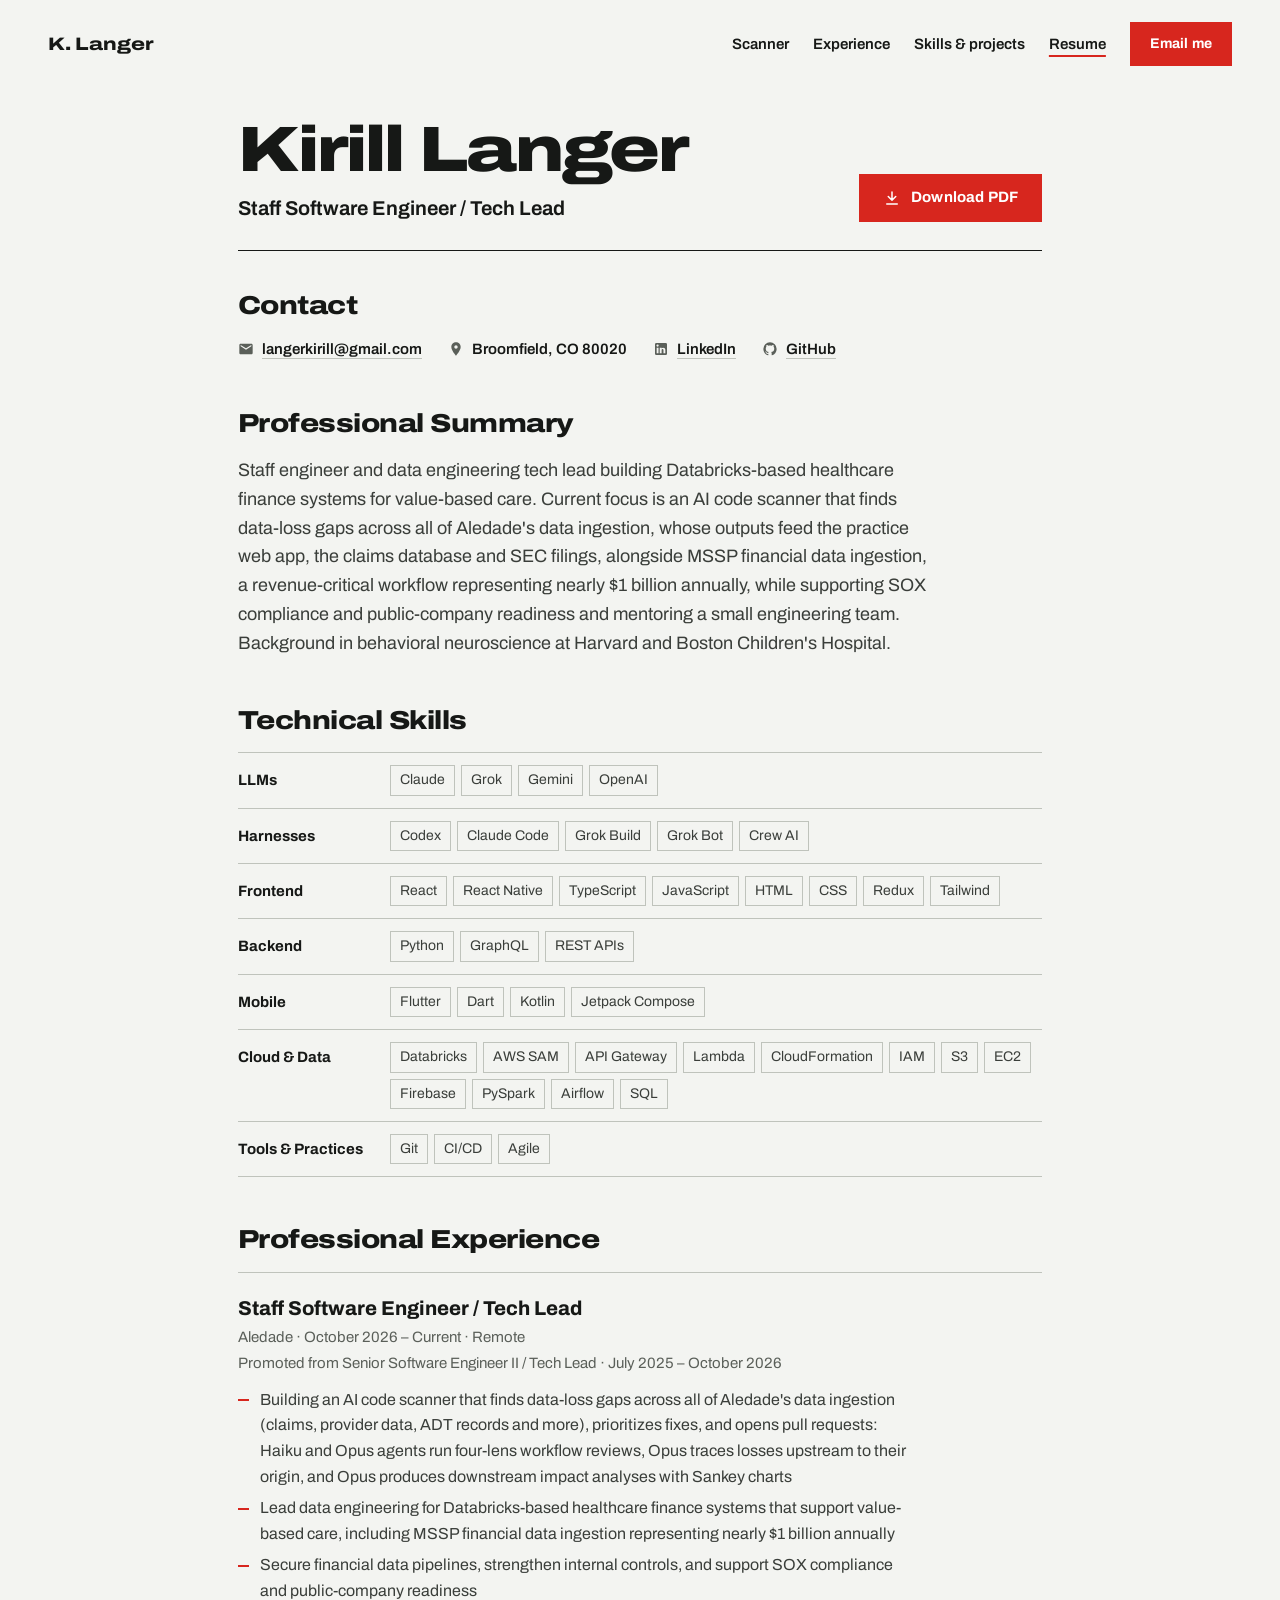
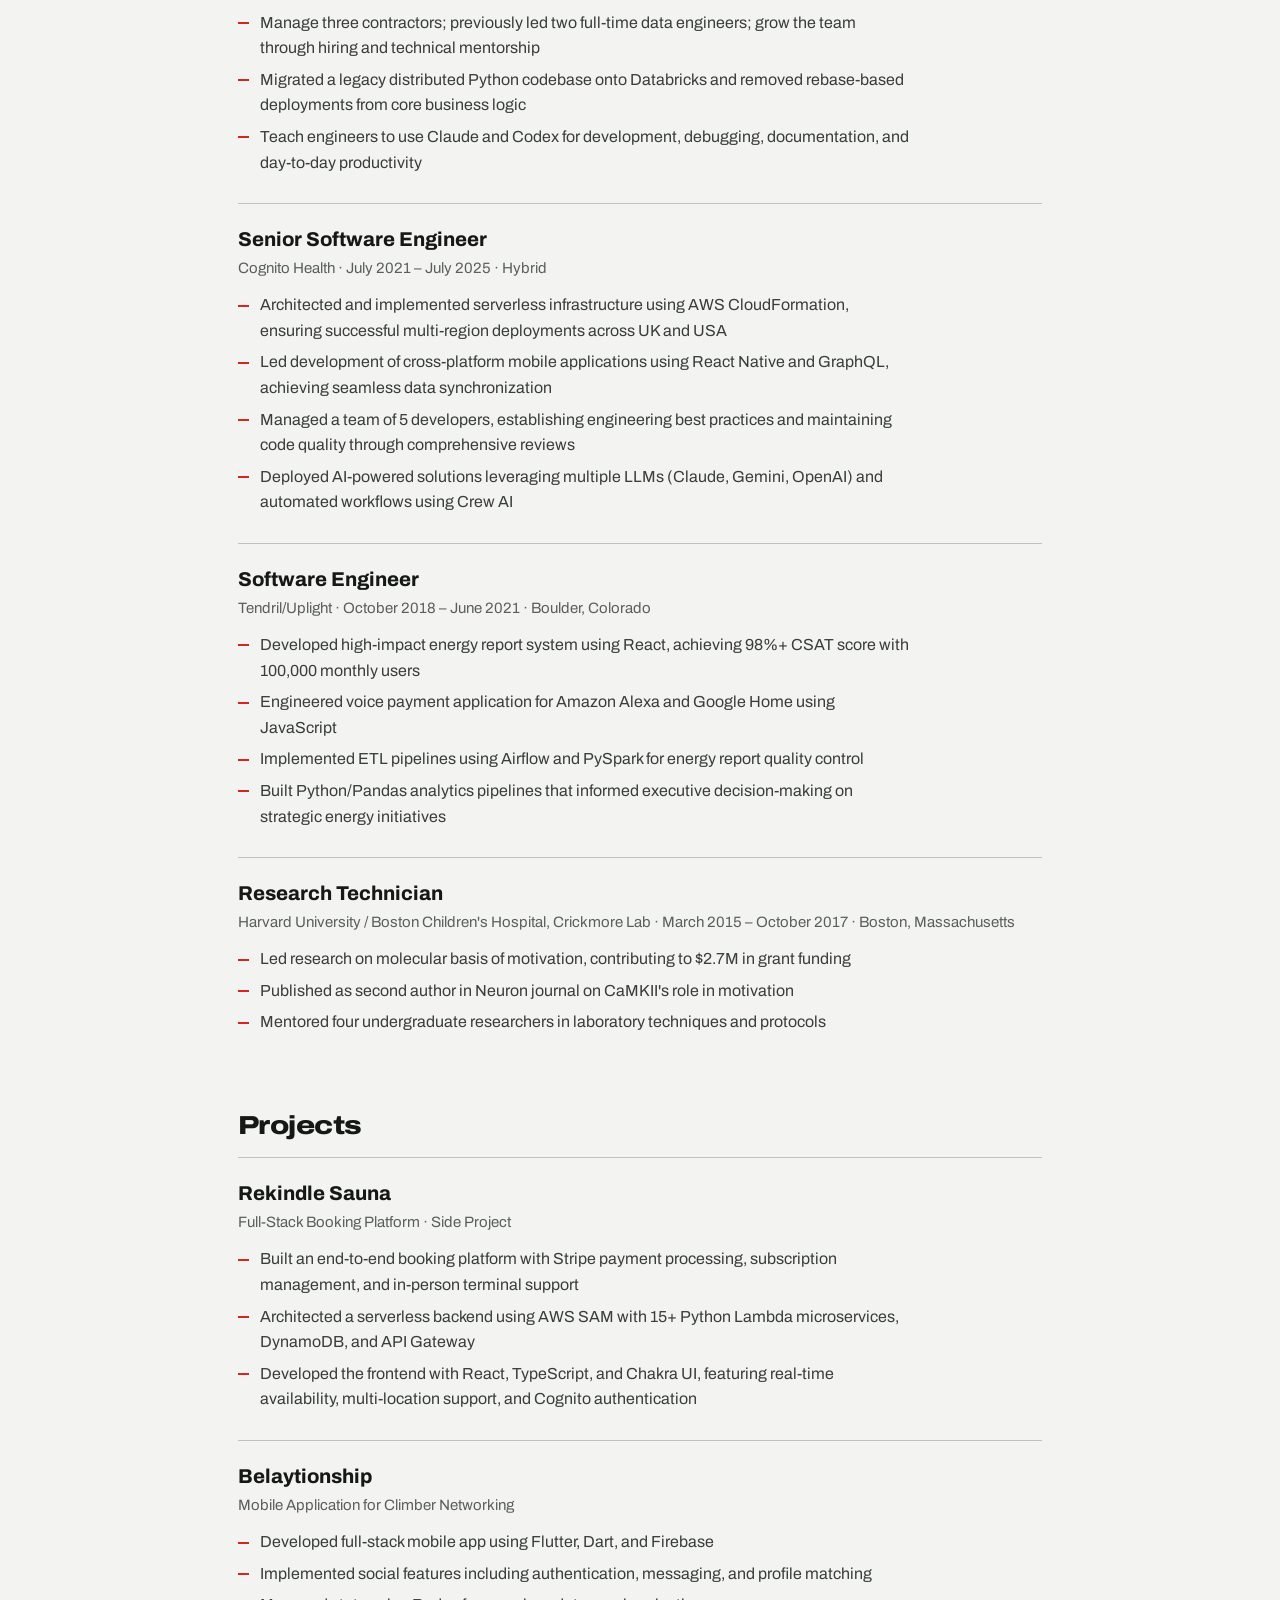
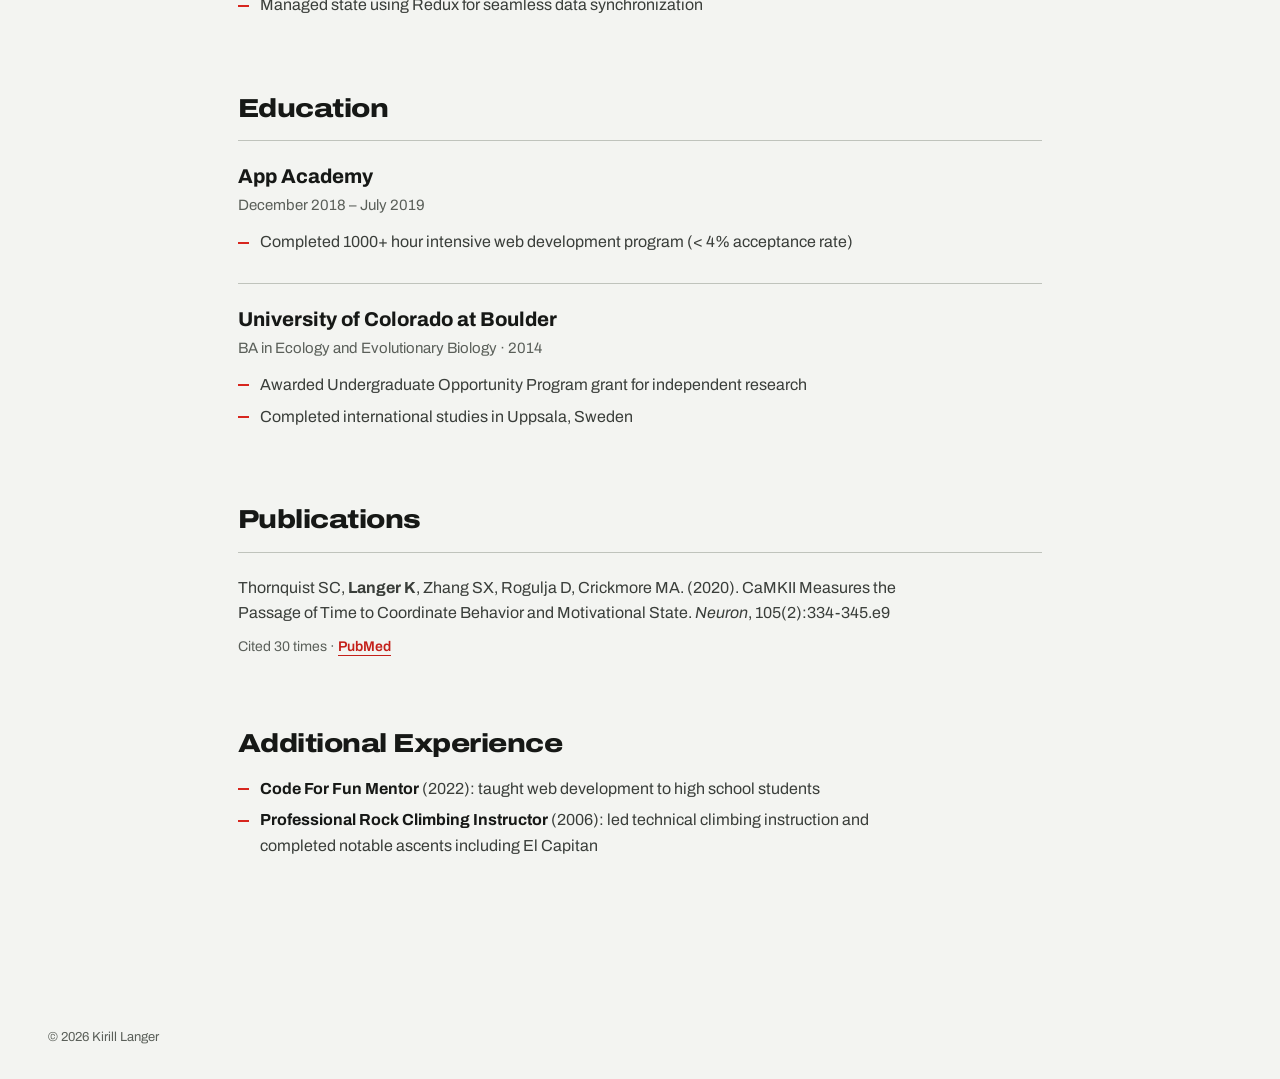
==== commit e94caeab: "Broaden the scanner to all ingestion and redraw four gear icons - Sankey now runs claims, ADT, provi" ====
--- a/resume.html
+++ b/resume.html
@@ -121,7 +121,7 @@
 
   <section class="resume-section" aria-labelledby="r-summary">
     <h2 id="r-summary">Professional Summary</h2>
-    <p class="summary-text">Staff engineer and data engineering tech lead building Databricks-based healthcare finance systems for value-based care. Current focus is an AI code scanner that finds data-loss gaps in ingestion pipelines, alongside MSSP financial data ingestion, a revenue-critical workflow representing nearly $1 billion annually, while supporting SOX compliance and public-company readiness and mentoring a small engineering team. Background in behavioral neuroscience at Harvard and Boston Children's Hospital.</p>
+    <p class="summary-text">Staff engineer and data engineering tech lead building Databricks-based healthcare finance systems for value-based care. Current focus is an AI code scanner that finds data-loss gaps across all of Aledade's data ingestion, whose outputs feed the practice web app, the claims database and SEC filings, alongside MSSP financial data ingestion, a revenue-critical workflow representing nearly $1 billion annually, while supporting SOX compliance and public-company readiness and mentoring a small engineering team. Background in behavioral neuroscience at Harvard and Boston Children's Hospital.</p>
   </section>
 
   <section class="resume-section" aria-labelledby="r-skills">
@@ -210,7 +210,7 @@
       <div class="experience-meta">Aledade &middot; October 2026 &ndash; Current &middot; Remote</div>
       <div class="experience-promo">Promoted from Senior Software Engineer II / Tech Lead &middot; July 2025 &ndash; October 2026</div>
       <ul>
-        <li>Building an AI code scanner that finds data-loss gaps in ingestion pipelines, prioritizes fixes, and opens pull requests: Haiku and Opus agents run four-lens workflow reviews, Opus traces losses upstream to their origin, and Opus produces downstream impact analyses with Sankey charts</li>
+        <li>Building an AI code scanner that finds data-loss gaps across all of Aledade's data ingestion (claims, provider data, ADT records and more), prioritizes fixes, and opens pull requests: Haiku and Opus agents run four-lens workflow reviews, Opus traces losses upstream to their origin, and Opus produces downstream impact analyses with Sankey charts</li>
         <li>Lead data engineering for Databricks-based healthcare finance systems that support value-based care, including MSSP financial data ingestion representing nearly $1 billion annually</li>
         <li>Secure financial data pipelines, strengthen internal controls, and support SOX compliance and public-company readiness</li>
         <li>Manage three contractors; previously led two full-time data engineers; grow the team through hiring and technical mentorship</li>
--- a/styling.css
+++ b/styling.css
@@ -21,6 +21,7 @@
 }
 
 *, *::before, *::after { box-sizing: border-box; }
+.defs { position: absolute; width: 0; height: 0; overflow: hidden; }
 html {
   scroll-behavior: smooth;
   scroll-padding-top: 24px;
@@ -80,7 +81,7 @@
   display: grid; grid-template-columns: minmax(0, 5fr) minmax(0, 7fr); gap: 40px; align-items: start;
   padding-top: 24px; padding-bottom: 72px;
 }
-.hero-copy { padding-top: 64px; }
+.hero-copy { padding-top: 32px; }
 .hero h1 {
   margin: 0; font-weight: 850; font-stretch: 125%; font-size: clamp(54px, 6.4vw, 96px);
   line-height: 0.92; letter-spacing: -0.035em;
@@ -90,7 +91,7 @@
 .hero-actions { display: flex; flex-wrap: wrap; align-items: center; gap: 14px 22px; margin-top: 32px; }
 .hero-links { display: flex; flex-wrap: wrap; gap: 12px 22px; margin-top: 22px; }
 .facts {
-  margin: 48px 0 0; display: grid; grid-template-columns: 118px minmax(0, 1fr);
+  margin: 32px 0 0; display: grid; grid-template-columns: 118px minmax(0, 1fr);
   border-top: 1.5px solid var(--ink); font-size: 15px; line-height: 1.45;
 }
 .facts dt, .facts dd { padding: 11px 0; border-bottom: 1px solid var(--rule); }
@@ -101,7 +102,7 @@
 .topo-fig { margin: 0; }
 .topo { position: relative; width: 100%; aspect-ratio: 760 / 900; container-type: inline-size; }
 .topo > svg { position: absolute; inset: 0; width: 100%; height: 100%; }
-.lbl { position: absolute; max-width: 34%; font-size: clamp(10.5px, 1.82cqi, 14px); line-height: 1.3; }
+.lbl { position: absolute; max-width: 34%; font-size: clamp(10.5px, 1.82cqi, 14px); line-height: 1.4; }
 .lbl b { font-weight: 700; }
 .lbl-r { text-align: right; }
 .lbl .hand { font-weight: 600; }
@@ -153,10 +154,75 @@
 .move h3 { margin: 22px 0 6px; font-size: 21px; font-weight: 750; font-stretch: 110%; }
 .move-who { margin: 0 0 10px; font-family: var(--hand); font-size: 15px; color: var(--night-red); }
 .move-what { margin: 0; font-size: 16px; color: var(--night-text); }
-.sankey { margin: 88px 0 0; }
-.sankey-scroll { overflow-x: auto; }
-.sankey svg { min-width: 640px; }
-.sankey figcaption { margin-top: 18px; font-size: 14px; color: var(--night-mute); max-width: 70ch; }
+
+/* Proof */
+.proof { display: grid; grid-template-columns: minmax(0, 4fr) minmax(0, 8fr); gap: 32px 56px; margin-top: 88px; padding-top: 40px; border-top: 1px solid #3A3E3A; }
+.proof h3, .sk-head h3 { margin: 0; font-size: 28px; font-weight: 800; font-stretch: 115%; line-height: 1.1; letter-spacing: -0.015em; }
+.proof-intro p { margin: 14px 0 0; color: var(--night-text); max-width: 40ch; }
+.proof-list { list-style: none; margin: 0; padding: 0; display: grid; grid-template-columns: repeat(3, minmax(0, 1fr)); gap: 28px; }
+.proof-ic { width: 28px; height: 28px; color: var(--ground); }
+.proof-list h4 { margin: 14px 0 6px; font-size: 17px; font-weight: 750; }
+.proof-list p { margin: 0; font-size: 15.5px; color: var(--night-text); }
+
+/* Sankey */
+.sankey { position: relative; margin: 96px 0 0; }
+.sk-radio { position: absolute; opacity: 0; width: 1px; height: 1px; pointer-events: none; }
+.sk-head { display: flex; flex-wrap: wrap; align-items: flex-end; justify-content: space-between; gap: 20px 40px; margin-bottom: 36px; }
+.sk-head p { margin: 10px 0 0; color: var(--night-text); max-width: 56ch; }
+.sk-toggle { display: inline-flex; gap: 3px; padding: 3px; border: 1.5px solid var(--ground); }
+.sk-toggle label {
+  display: inline-flex; align-items: center; min-height: 40px; padding: 0 16px;
+  font-weight: 700; font-size: 15px; color: var(--ground); cursor: pointer; transition: background-color .15s, color .15s;
+}
+.sk-toggle label:hover { background: #2A2D2A; }
+#sk-r-before:checked ~ .sk-head label[for="sk-r-before"],
+#sk-r-after:checked ~ .sk-head label[for="sk-r-after"] { background: var(--ground); color: var(--night); }
+#sk-r-before:focus-visible ~ .sk-head label[for="sk-r-before"],
+#sk-r-after:focus-visible ~ .sk-head label[for="sk-r-after"] { outline: 2px solid var(--route); outline-offset: 3px; }
+.sk-svg { display: block; width: 100%; height: auto; overflow: visible; color: var(--night-mute); font-family: var(--sans); }
+.sk-mob, .sk-key { display: none; }
+g.sk-state { transition: opacity .45s ease, visibility .45s; }
+g.sk-after { opacity: 0; visibility: hidden; }
+#sk-r-after:checked ~ .sk-body g.sk-before { opacity: 0; visibility: hidden; }
+#sk-r-after:checked ~ .sk-body g.sk-after { opacity: 1; visibility: visible; }
+span.sk-after { display: none; }
+#sk-r-after:checked ~ .sk-body span.sk-before { display: none; }
+#sk-r-after:checked ~ .sk-body span.sk-after { display: inline; }
+.sk-link { transition: fill-opacity .15s; }
+.sk-link:hover, .sk-link:focus-visible { fill-opacity: .62; }
+.sk-loss:hover, .sk-loss:focus-visible, .sk-rec:hover, .sk-rec:focus-visible { fill-opacity: 1; }
+.sk-loss, .sk-rec { stroke: rgba(22, 24, 22, 0.01); stroke-width: 12px; stroke-linejoin: round; }
+.sk-link:focus-visible { outline: none; stroke: var(--ground); stroke-width: 1.5px; }
+.sk-verdict { margin: 20px 0 0; font-size: 19px; font-weight: 700; }
+.sk-legend { display: flex; flex-wrap: wrap; gap: 8px 24px; margin-top: 14px; font-size: 14px; color: var(--night-text); }
+.sk-legend span { display: inline-flex; align-items: center; gap: 8px; }
+.sk-legend i { display: inline-block; width: 18px; height: 10px; border-radius: 2px; }
+.sk-table { margin-top: 18px; font-size: 15px; color: var(--night-text); }
+.sk-table summary { display: inline-flex; align-items: center; min-height: 44px; font-weight: 700; color: var(--ground); cursor: pointer; }
+.sk-table-scroll { overflow-x: auto; }
+.sk-table table { width: 100%; min-width: 560px; border-collapse: collapse; font-variant-numeric: tabular-nums; }
+.sk-table th, .sk-table td { padding: 9px 16px 9px 0; border-bottom: 1px solid #3A3E3A; text-align: left; font-weight: 400; }
+.sk-table thead th { color: var(--ground); font-weight: 700; }
+.sk-table tbody th { color: var(--ground); }
+.sankey figcaption { margin-top: 12px; font-size: 14px; color: var(--night-mute); max-width: 70ch; }
+.sk-tip {
+  position: fixed; z-index: 20; max-width: 280px; padding: 9px 12px; pointer-events: none;
+  background: var(--ground); color: var(--ink); font-size: 14px; line-height: 1.4;
+  box-shadow: 0 8px 22px rgba(0, 0, 0, .4);
+}
+.sk-tip strong { display: block; font-size: 15px; }
+.sk-tip span { color: var(--ink-2); }
+.sk-key { counter-reset: sk; list-style: none; margin: 16px 0 0; padding: 0; font-size: 15px; color: var(--night-text); }
+.sk-key li { counter-increment: sk; position: relative; padding: 8px 0 8px 36px; border-top: 1px solid #2E322E; }
+.sk-key li::before {
+  content: counter(sk); position: absolute; left: 0; top: 7px; width: 22px; height: 22px; border-radius: 50%;
+  border: 1.6px solid var(--ground); display: flex; align-items: center; justify-content: center;
+  font-size: 11px; font-weight: 800; color: var(--ground);
+}
+.sk-key b { color: var(--ground); }
+.sk-key .sk-key-loss::before { border-color: var(--route); }
+#sk-r-after:checked ~ .sk-body .sk-key-loss::before { border-color: var(--ground); }
+.sk-ev { font-size: 13.5px; color: var(--night-mute); }
 
 /* Section headings */
 .sec-h { margin: 0 0 40px; font-weight: 820; font-stretch: 118%; font-size: clamp(34px, 3.6vw, 48px); line-height: 1.05; letter-spacing: -0.025em; }
@@ -174,7 +240,8 @@
 .rack-sec { padding-top: 56px; padding-bottom: 72px; }
 .rack-intro { margin: -24px 0 28px; color: var(--ink-2); max-width: 60ch; }
 .rack { list-style: none; margin: 0; padding: 0; display: grid; grid-template-columns: repeat(2, minmax(0, 1fr)); column-gap: 64px; }
-.gear { display: grid; grid-template-columns: 72px minmax(0, 1fr); gap: 20px; align-items: center; padding: 16px 0; border-top: 1px solid var(--rule); }
+.gear { display: grid; grid-template-columns: 96px minmax(0, 1fr); gap: 20px; align-items: center; padding: 14px 0; border-top: 1px solid var(--rule); }
+.gear svg { width: 88px; height: 88px; }
 .gear-name { margin: 0; font-family: var(--hand); font-size: 15px; font-weight: 600; color: var(--route-ink); }
 .gear-name span { color: var(--ink-3); font-weight: 400; }
 .gear-tech { margin: 4px 0 0; font-size: 17px; font-weight: 650; }
@@ -203,9 +270,17 @@
 .foot { padding-top: 24px; padding-bottom: 32px; font-size: 13px; color: var(--ink-3); }
 
 /* Responsive */
-@media (max-width: 1180px) {
+@media (max-width: 1100px) {
   .hero { grid-template-columns: minmax(0, 1fr); }
-  .hero-copy { padding-top: 24px; }
+  .hero-copy { padding-top: 16px; display: grid; grid-template-columns: minmax(0, 1fr) minmax(0, 1fr); column-gap: 56px; align-items: start; }
+  .hero-copy > * { grid-column: 1; }
+  .hero-copy > .facts { grid-column: 2; grid-row: 1 / span 5; margin-top: 8px; }
+  .proof { grid-template-columns: minmax(0, 1fr); }
+}
+@media (max-width: 760px) {
+  .hero-copy { display: block; }
+  .hero-copy > .facts { margin-top: 32px; }
+  .proof-list { grid-template-columns: minmax(0, 1fr); }
 }
 @media (max-width: 980px) {
   .moves { grid-template-columns: repeat(2, minmax(0, 1fr)); }
@@ -215,6 +290,15 @@
 @media (max-width: 640px) {
   :root { --gutter: 16px; }
   .lbl, .note, .feat, .crux-arrow { display: none; }
+  .belay { transform-box: fill-box; transform-origin: center; transform: scale(1.9); }
+  .marker-dot { transform-box: fill-box; transform-origin: center; transform: scale(1.5); }
+  .nav-anchor { display: none; }
+  .sk-desk { display: none; }
+  .sk-mob, .sk-key { display: block; }
+  .sk-head h3, .proof h3 { font-size: 24px; }
+  .sk-toggle label { padding: 0 14px; }
+  .gear { grid-template-columns: 72px minmax(0, 1fr); gap: 14px; }
+  .gear svg { width: 68px; height: 68px; }
   .topo-key { display: block; }
   .moves { grid-template-columns: minmax(0, 1fr); }
   .pitch { grid-template-columns: minmax(0, 1fr); gap: 8px; }
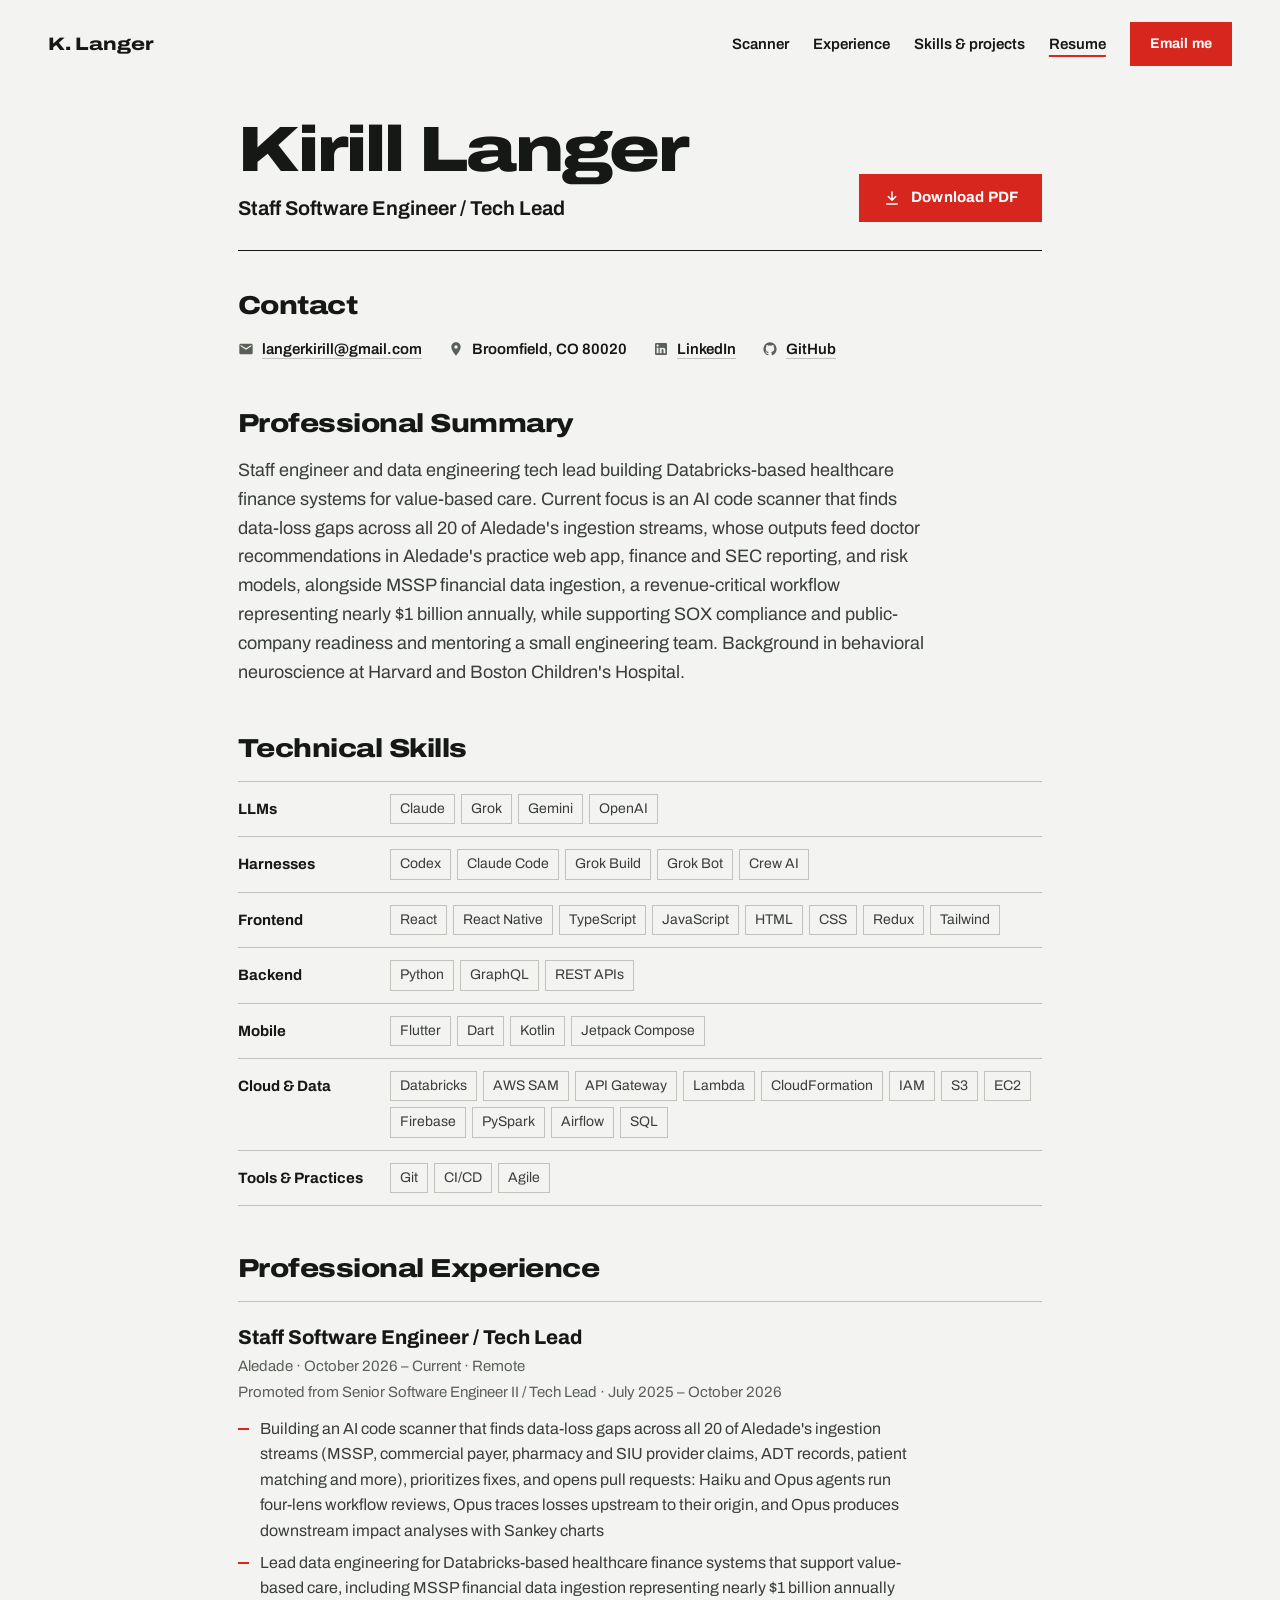
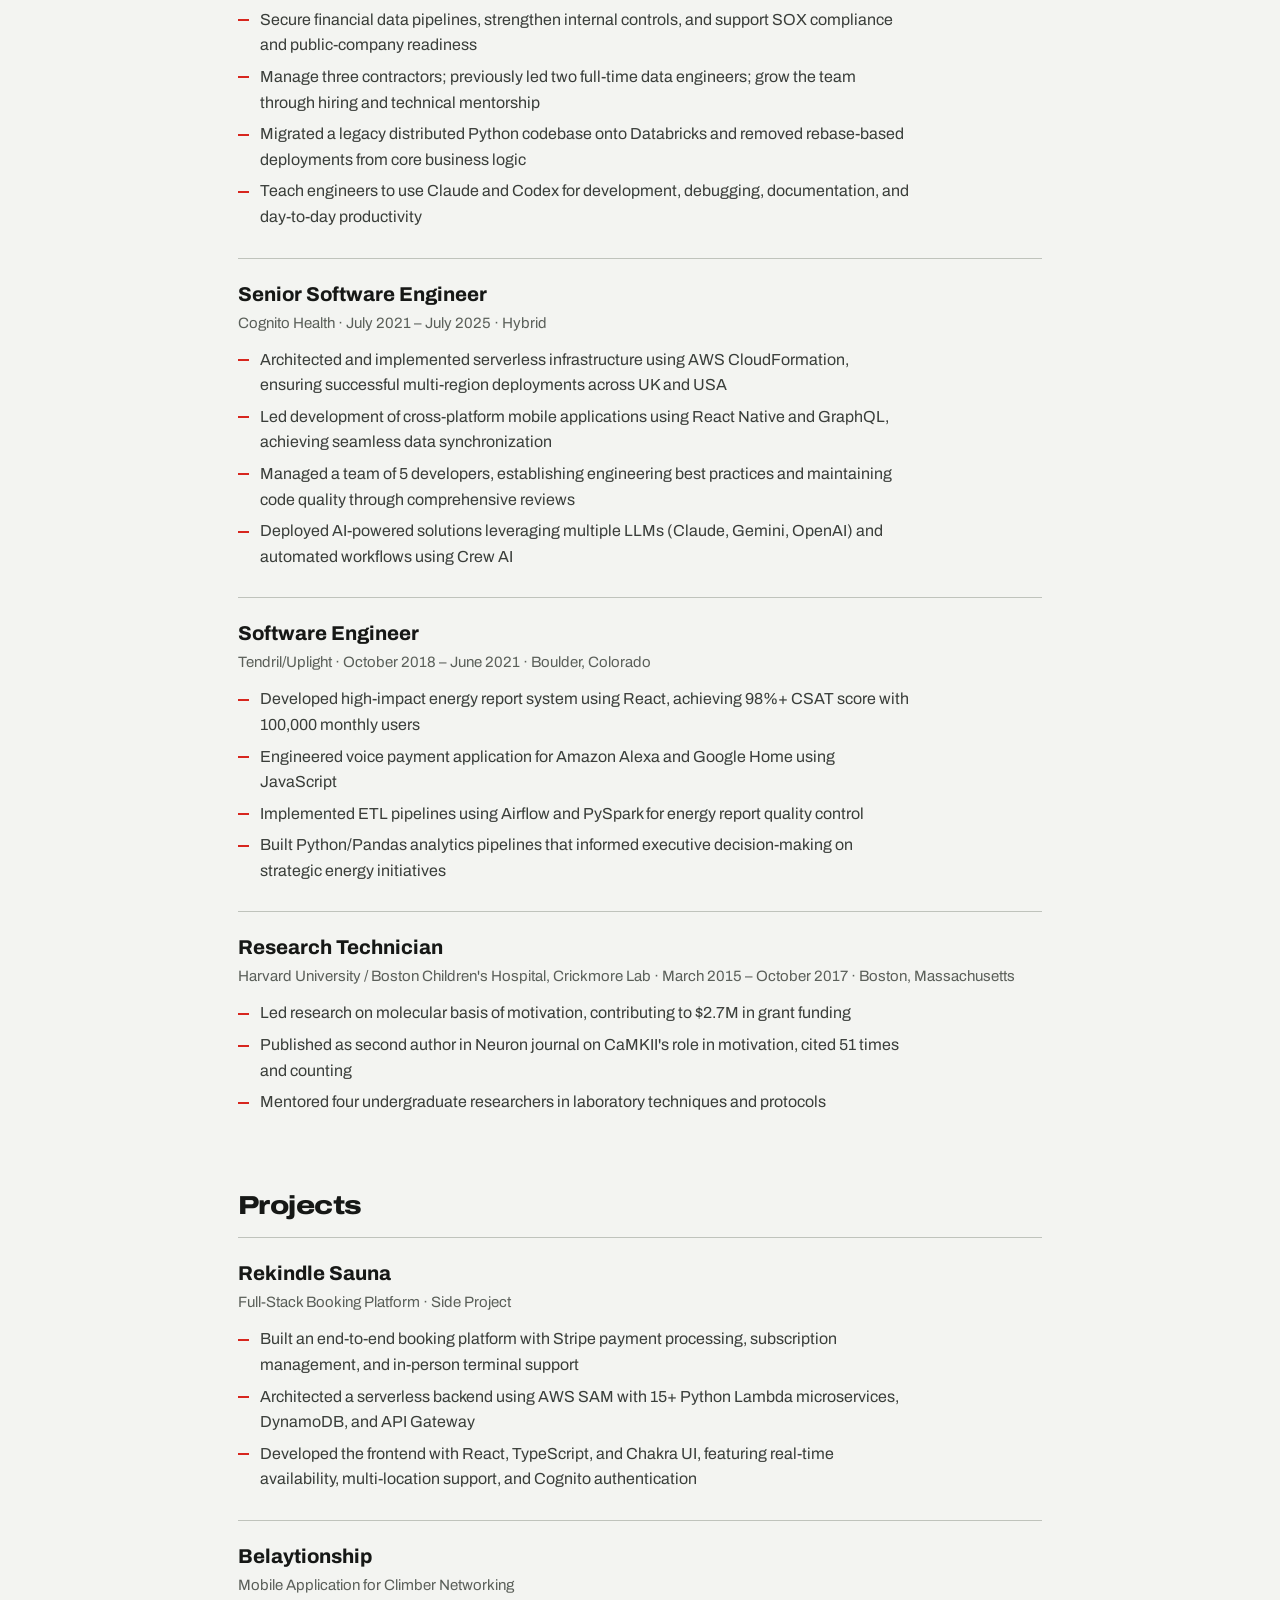
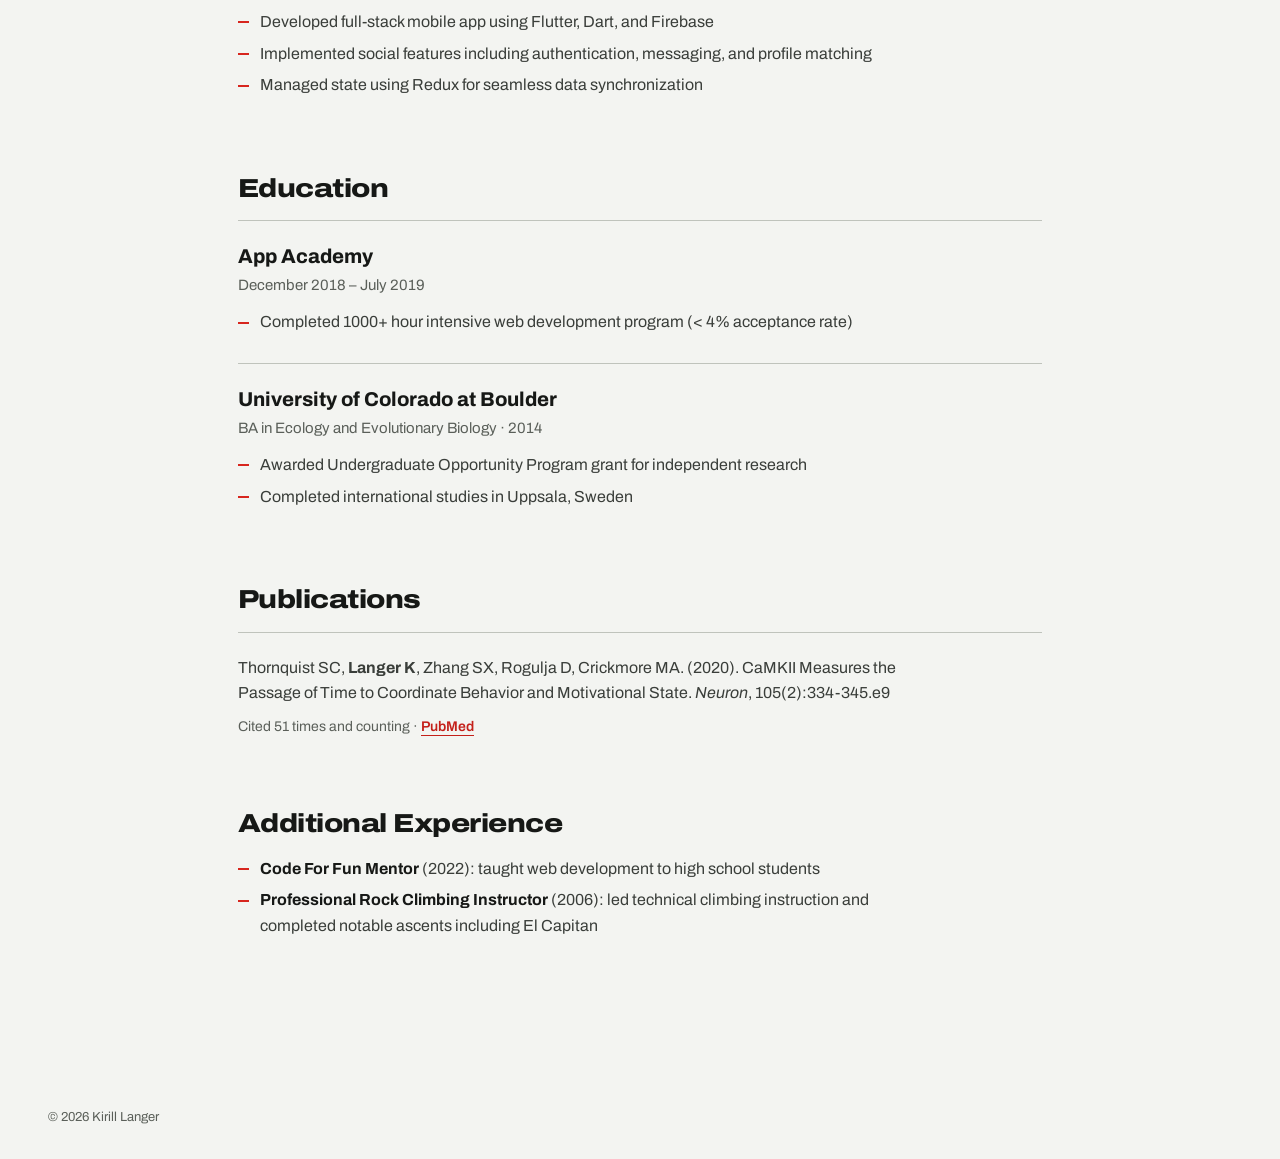
==== commit cf4932f9: "Show the scanner across all 20 ingestion streams; add citation count - Sankey: 20 streams (MSSP, com" ====
--- a/resume.html
+++ b/resume.html
@@ -76,9 +76,9 @@
 <nav class="wrap nav" aria-label="Main">
   <a href="index.html" class="nav-name">K. Langer</a>
   <div class="nav-links">
-    <a href="index.html#crux">Scanner</a>
-    <a href="index.html#pitches">Experience</a>
-    <a href="index.html#rack">Skills &amp; projects</a>
+    <a href="index.html#crux" class="nav-anchor">Scanner</a>
+    <a href="index.html#pitches" class="nav-anchor">Experience</a>
+    <a href="index.html#rack" class="nav-anchor">Skills &amp; projects</a>
     <a href="resume.html" aria-current="page">Resume</a>
     <a href="mailto:langerkirill@gmail.com" class="btn btn-red btn-sm">Email me</a>
   </div>
@@ -121,7 +121,7 @@
 
   <section class="resume-section" aria-labelledby="r-summary">
     <h2 id="r-summary">Professional Summary</h2>
-    <p class="summary-text">Staff engineer and data engineering tech lead building Databricks-based healthcare finance systems for value-based care. Current focus is an AI code scanner that finds data-loss gaps across all of Aledade's data ingestion, whose outputs feed the practice web app, the claims database and SEC filings, alongside MSSP financial data ingestion, a revenue-critical workflow representing nearly $1 billion annually, while supporting SOX compliance and public-company readiness and mentoring a small engineering team. Background in behavioral neuroscience at Harvard and Boston Children's Hospital.</p>
+    <p class="summary-text">Staff engineer and data engineering tech lead building Databricks-based healthcare finance systems for value-based care. Current focus is an AI code scanner that finds data-loss gaps across all 20 of Aledade's ingestion streams, whose outputs feed doctor recommendations in Aledade's practice web app, finance and SEC reporting, and risk models, alongside MSSP financial data ingestion, a revenue-critical workflow representing nearly $1 billion annually, while supporting SOX compliance and public-company readiness and mentoring a small engineering team. Background in behavioral neuroscience at Harvard and Boston Children's Hospital.</p>
   </section>
 
   <section class="resume-section" aria-labelledby="r-skills">
@@ -210,7 +210,7 @@
       <div class="experience-meta">Aledade &middot; October 2026 &ndash; Current &middot; Remote</div>
       <div class="experience-promo">Promoted from Senior Software Engineer II / Tech Lead &middot; July 2025 &ndash; October 2026</div>
       <ul>
-        <li>Building an AI code scanner that finds data-loss gaps across all of Aledade's data ingestion (claims, provider data, ADT records and more), prioritizes fixes, and opens pull requests: Haiku and Opus agents run four-lens workflow reviews, Opus traces losses upstream to their origin, and Opus produces downstream impact analyses with Sankey charts</li>
+        <li>Building an AI code scanner that finds data-loss gaps across all 20 of Aledade's ingestion streams (MSSP, commercial payer, pharmacy and SIU provider claims, ADT records, patient matching and more), prioritizes fixes, and opens pull requests: Haiku and Opus agents run four-lens workflow reviews, Opus traces losses upstream to their origin, and Opus produces downstream impact analyses with Sankey charts</li>
         <li>Lead data engineering for Databricks-based healthcare finance systems that support value-based care, including MSSP financial data ingestion representing nearly $1 billion annually</li>
         <li>Secure financial data pipelines, strengthen internal controls, and support SOX compliance and public-company readiness</li>
         <li>Manage three contractors; previously led two full-time data engineers; grow the team through hiring and technical mentorship</li>
@@ -246,7 +246,7 @@
       <div class="experience-meta">Harvard University / Boston Children's Hospital, Crickmore Lab &middot; March 2015 &ndash; October 2017 &middot; Boston, Massachusetts</div>
       <ul>
         <li>Led research on molecular basis of motivation, contributing to $2.7M in grant funding</li>
-        <li>Published as second author in Neuron journal on CaMKII's role in motivation</li>
+        <li>Published as second author in Neuron journal on CaMKII's role in motivation, cited 51 times and counting</li>
         <li>Mentored four undergraduate researchers in laboratory techniques and protocols</li>
       </ul>
     </div>
@@ -297,7 +297,7 @@
     <h2 id="r-pubs">Publications</h2>
     <div class="publication-card">
       <p>Thornquist SC, <strong>Langer K</strong>, Zhang SX, Rogulja D, Crickmore MA. (2020). CaMKII Measures the Passage of Time to Coordinate Behavior and Motivational State. <em>Neuron</em>, 105(2):334-345.e9</p>
-      <span class="pub-meta">Cited 30 times &middot; <a href="https://pubmed.ncbi.nlm.nih.gov/31786014/" target="_blank" rel="noopener">PubMed</a></span>
+      <span class="pub-meta">Cited 51 times and counting &middot; <a href="https://pubmed.ncbi.nlm.nih.gov/31786014/" target="_blank" rel="noopener">PubMed</a></span>
     </div>
   </section>
 
--- a/styling.css
+++ b/styling.css
@@ -159,9 +159,10 @@
 .proof { display: grid; grid-template-columns: minmax(0, 4fr) minmax(0, 8fr); gap: 32px 56px; margin-top: 88px; padding-top: 40px; border-top: 1px solid #3A3E3A; }
 .proof h3, .sk-head h3 { margin: 0; font-size: 28px; font-weight: 800; font-stretch: 115%; line-height: 1.1; letter-spacing: -0.015em; }
 .proof-intro p { margin: 14px 0 0; color: var(--night-text); max-width: 40ch; }
-.proof-list { list-style: none; margin: 0; padding: 0; display: grid; grid-template-columns: repeat(3, minmax(0, 1fr)); gap: 28px; }
-.proof-ic { width: 28px; height: 28px; color: var(--ground); }
-.proof-list h4 { margin: 14px 0 6px; font-size: 17px; font-weight: 750; }
+.proof-list { list-style: none; margin: 0; padding: 0; border-bottom: 1px solid #3A3E3A; }
+.proof-list li { display: grid; grid-template-columns: 220px minmax(0, 1fr); gap: 8px 32px; align-items: baseline; padding: 16px 0; border-top: 1px solid #3A3E3A; }
+.proof-ic { width: 18px; height: 18px; flex: none; color: var(--ground); position: relative; top: 2px; }
+.proof-list h4 { display: flex; gap: 10px; margin: 0; font-size: 17px; font-weight: 750; }
 .proof-list p { margin: 0; font-size: 15.5px; color: var(--night-text); }
 
 /* Sankey */
@@ -270,7 +271,7 @@
 .foot { padding-top: 24px; padding-bottom: 32px; font-size: 13px; color: var(--ink-3); }
 
 /* Responsive */
-@media (max-width: 1100px) {
+@media (max-width: 1000px) {
   .hero { grid-template-columns: minmax(0, 1fr); }
   .hero-copy { padding-top: 16px; display: grid; grid-template-columns: minmax(0, 1fr) minmax(0, 1fr); column-gap: 56px; align-items: start; }
   .hero-copy > * { grid-column: 1; }
@@ -280,7 +281,7 @@
 @media (max-width: 760px) {
   .hero-copy { display: block; }
   .hero-copy > .facts { margin-top: 32px; }
-  .proof-list { grid-template-columns: minmax(0, 1fr); }
+  .proof-list li { grid-template-columns: minmax(0, 1fr); }
 }
 @media (max-width: 980px) {
   .moves { grid-template-columns: repeat(2, minmax(0, 1fr)); }
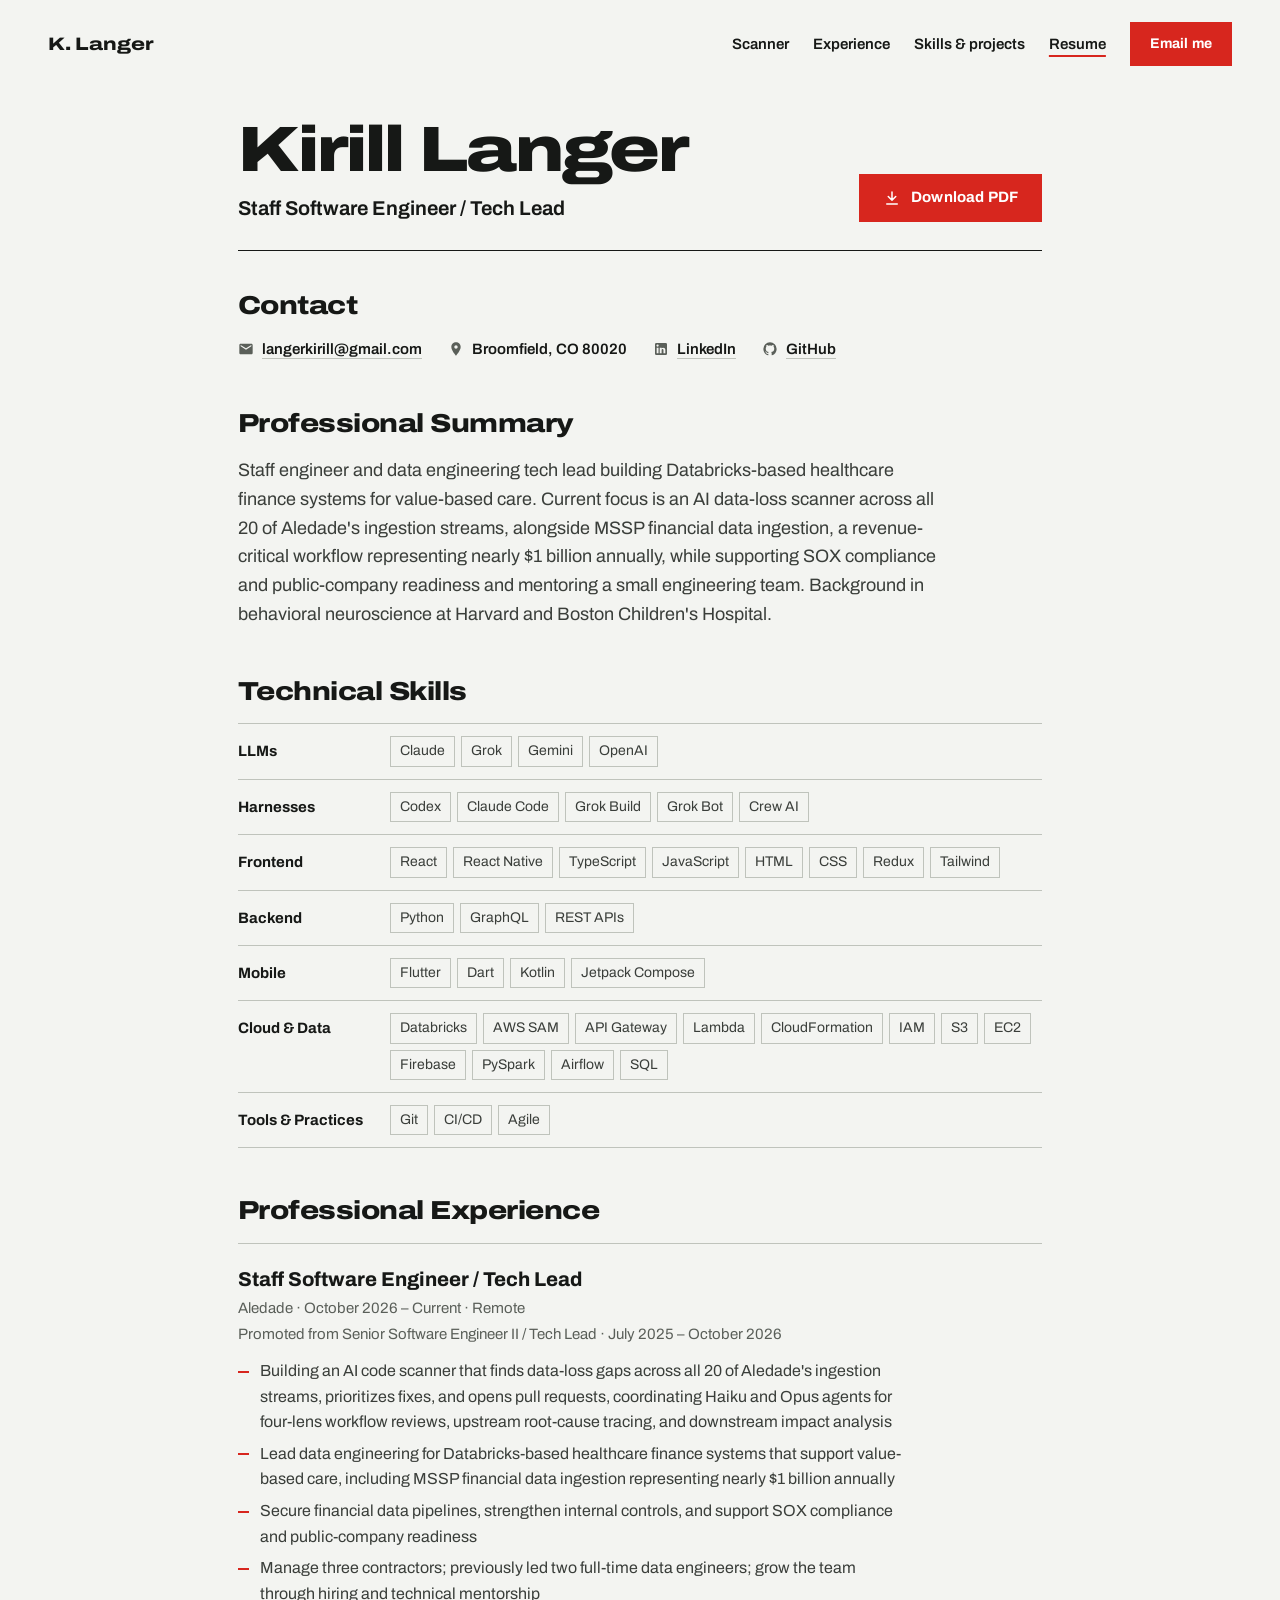
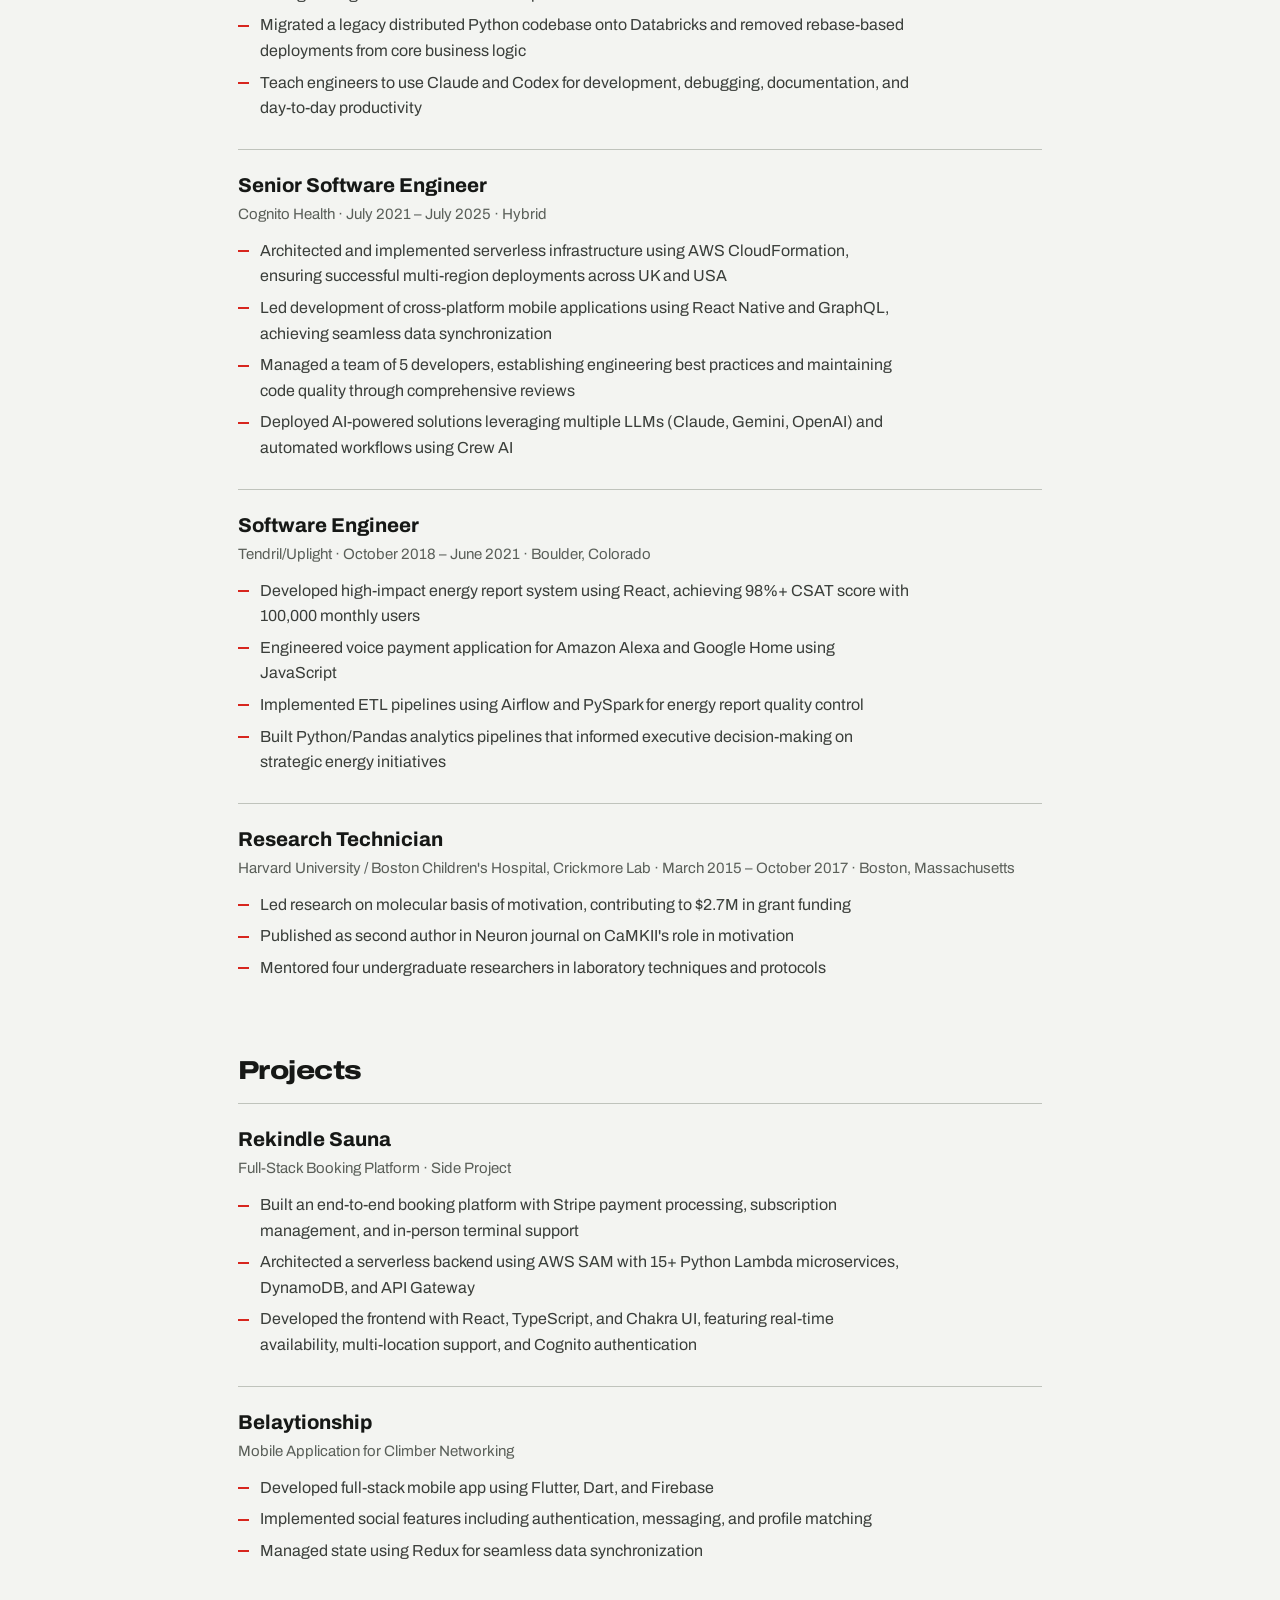
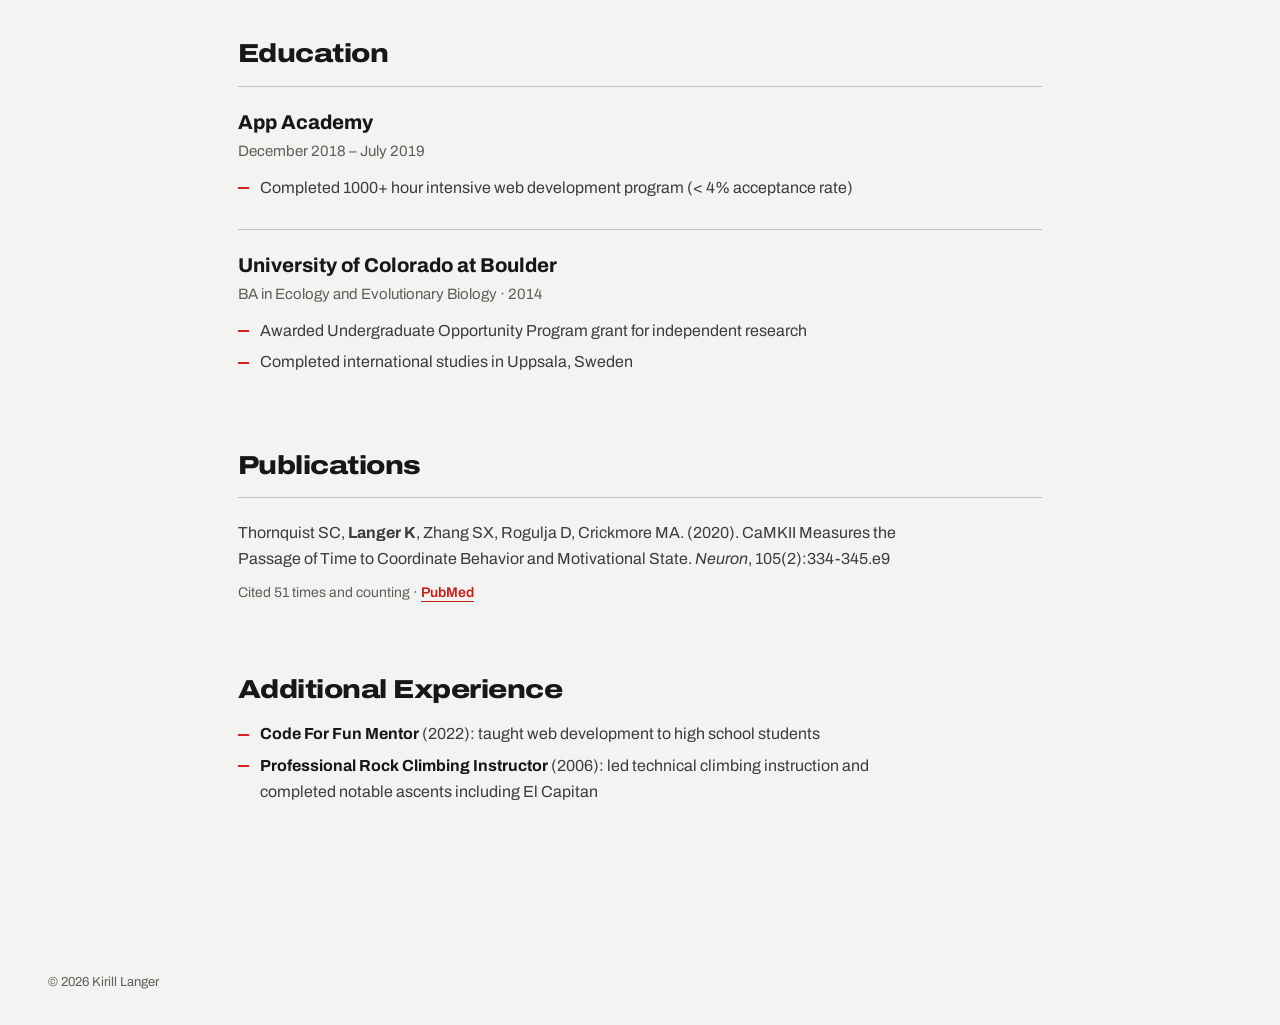
==== commit aa7ca285: "Rebuild resume PDF for the Staff role; Sankey shows processing paths without figures - Resume-2026.p" ====
--- a/resume.html
+++ b/resume.html
@@ -121,7 +121,7 @@
 
   <section class="resume-section" aria-labelledby="r-summary">
     <h2 id="r-summary">Professional Summary</h2>
-    <p class="summary-text">Staff engineer and data engineering tech lead building Databricks-based healthcare finance systems for value-based care. Current focus is an AI code scanner that finds data-loss gaps across all 20 of Aledade's ingestion streams, whose outputs feed doctor recommendations in Aledade's practice web app, finance and SEC reporting, and risk models, alongside MSSP financial data ingestion, a revenue-critical workflow representing nearly $1 billion annually, while supporting SOX compliance and public-company readiness and mentoring a small engineering team. Background in behavioral neuroscience at Harvard and Boston Children's Hospital.</p>
+    <p class="summary-text">Staff engineer and data engineering tech lead building Databricks-based healthcare finance systems for value-based care. Current focus is an AI data-loss scanner across all 20 of Aledade's ingestion streams, alongside MSSP financial data ingestion, a revenue-critical workflow representing nearly $1 billion annually, while supporting SOX compliance and public-company readiness and mentoring a small engineering team. Background in behavioral neuroscience at Harvard and Boston Children's Hospital.</p>
   </section>
 
   <section class="resume-section" aria-labelledby="r-skills">
@@ -210,7 +210,7 @@
       <div class="experience-meta">Aledade &middot; October 2026 &ndash; Current &middot; Remote</div>
       <div class="experience-promo">Promoted from Senior Software Engineer II / Tech Lead &middot; July 2025 &ndash; October 2026</div>
       <ul>
-        <li>Building an AI code scanner that finds data-loss gaps across all 20 of Aledade's ingestion streams (MSSP, commercial payer, pharmacy and SIU provider claims, ADT records, patient matching and more), prioritizes fixes, and opens pull requests: Haiku and Opus agents run four-lens workflow reviews, Opus traces losses upstream to their origin, and Opus produces downstream impact analyses with Sankey charts</li>
+        <li>Building an AI code scanner that finds data-loss gaps across all 20 of Aledade's ingestion streams, prioritizes fixes, and opens pull requests, coordinating Haiku and Opus agents for four-lens workflow reviews, upstream root-cause tracing, and downstream impact analysis</li>
         <li>Lead data engineering for Databricks-based healthcare finance systems that support value-based care, including MSSP financial data ingestion representing nearly $1 billion annually</li>
         <li>Secure financial data pipelines, strengthen internal controls, and support SOX compliance and public-company readiness</li>
         <li>Manage three contractors; previously led two full-time data engineers; grow the team through hiring and technical mentorship</li>
@@ -246,7 +246,7 @@
       <div class="experience-meta">Harvard University / Boston Children's Hospital, Crickmore Lab &middot; March 2015 &ndash; October 2017 &middot; Boston, Massachusetts</div>
       <ul>
         <li>Led research on molecular basis of motivation, contributing to $2.7M in grant funding</li>
-        <li>Published as second author in Neuron journal on CaMKII's role in motivation, cited 51 times and counting</li>
+        <li>Published as second author in Neuron journal on CaMKII's role in motivation</li>
         <li>Mentored four undergraduate researchers in laboratory techniques and protocols</li>
       </ul>
     </div>
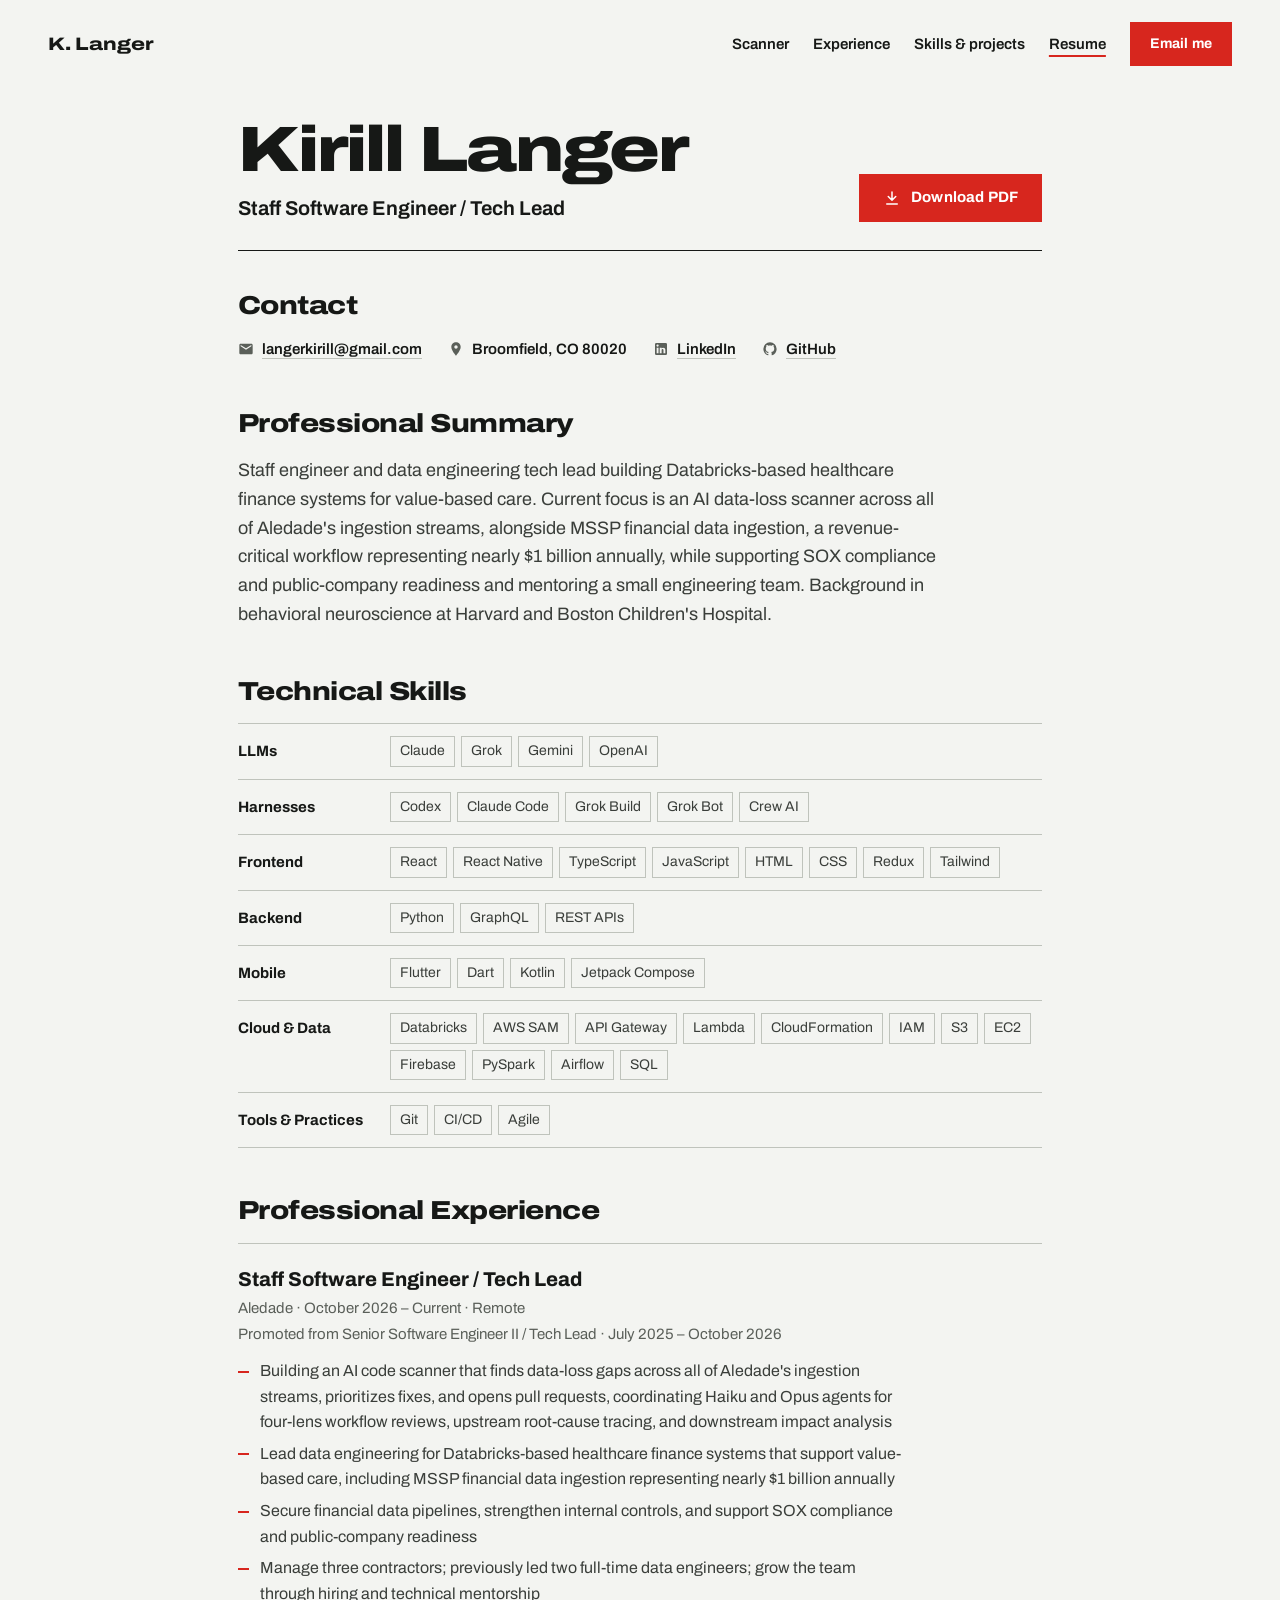
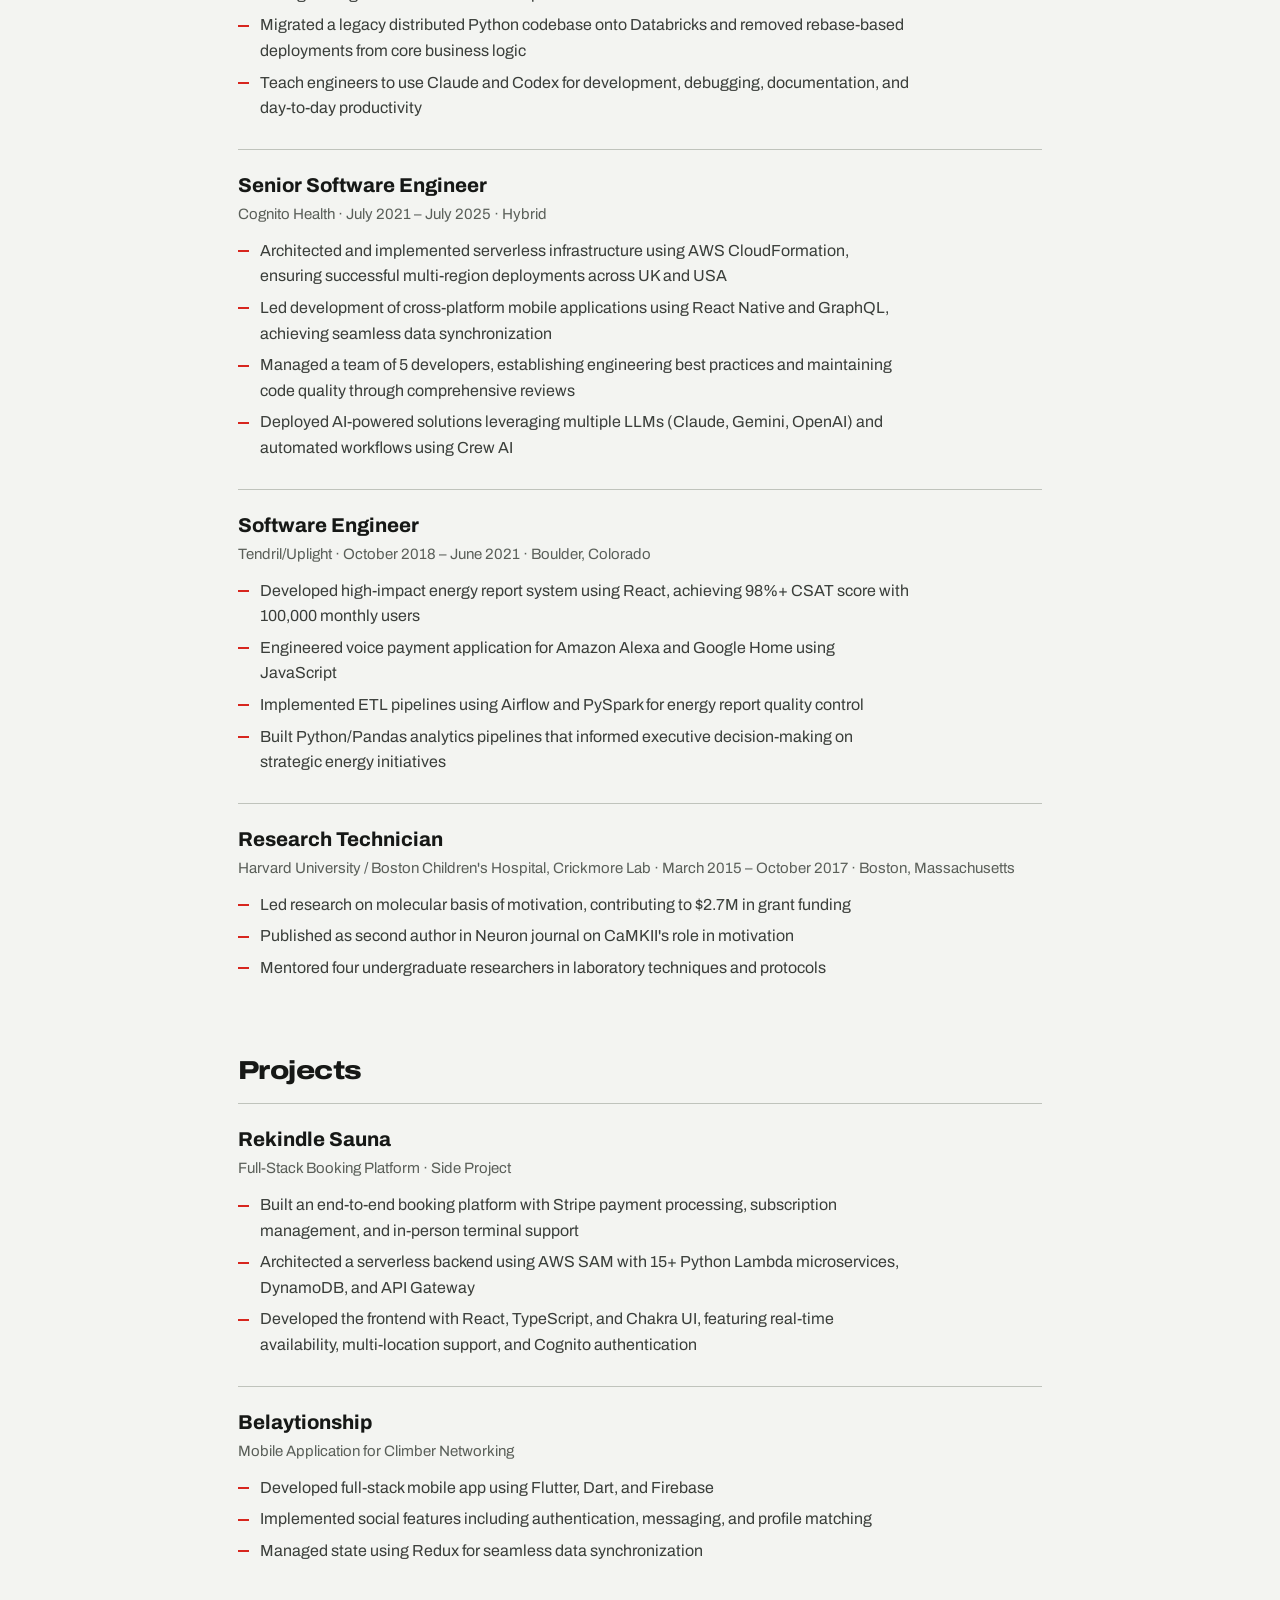
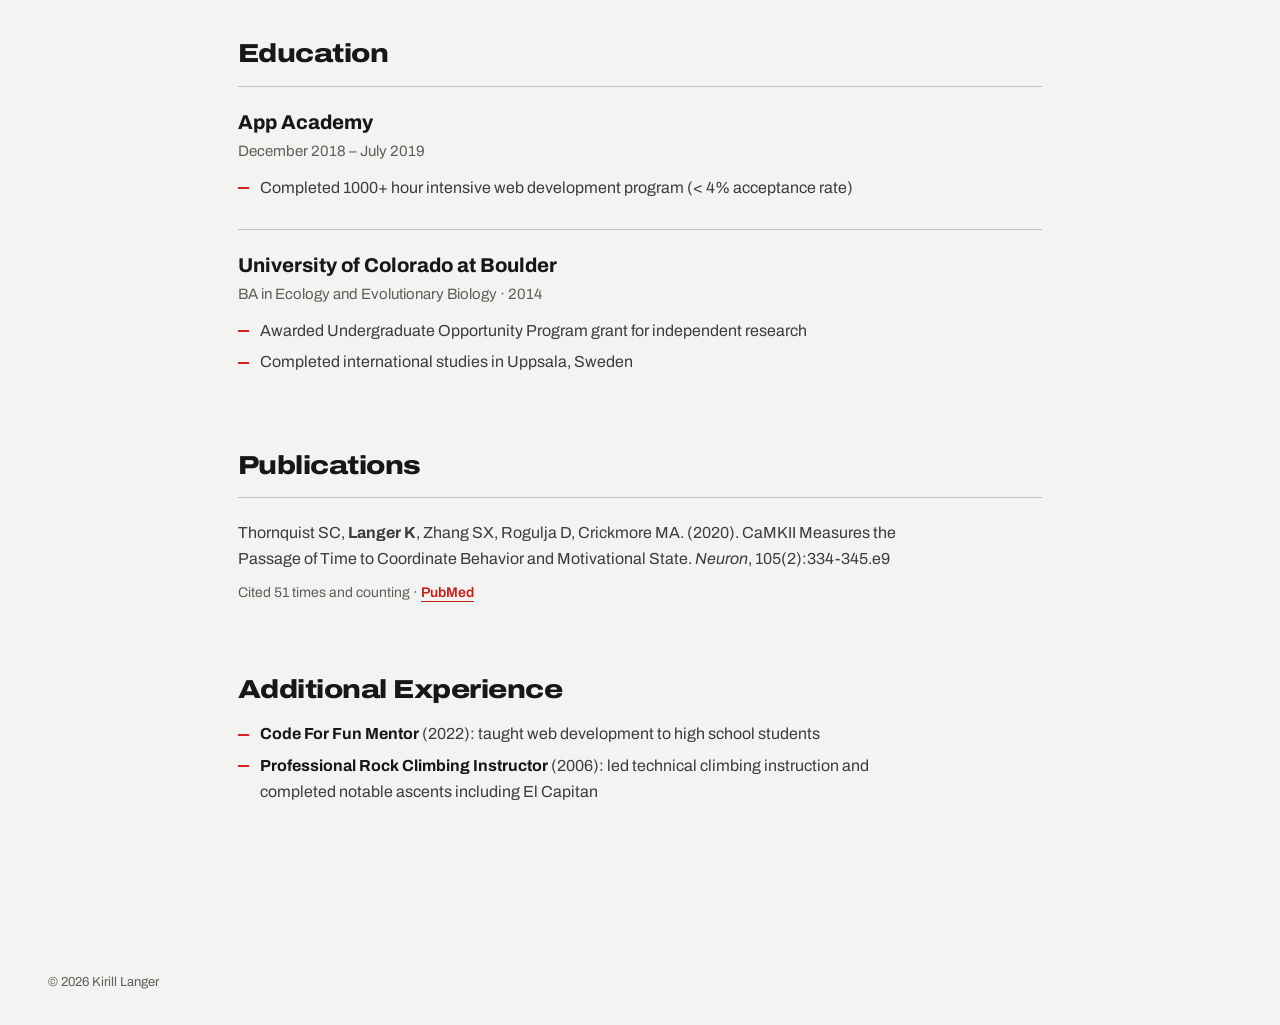
==== commit 6de40675: "Drop the stream count; say all ingestion streams Co-Authored-By: Claude Opus 5.5 <noreply@anthropic." ====
--- a/resume.html
+++ b/resume.html
@@ -121,7 +121,7 @@
 
   <section class="resume-section" aria-labelledby="r-summary">
     <h2 id="r-summary">Professional Summary</h2>
-    <p class="summary-text">Staff engineer and data engineering tech lead building Databricks-based healthcare finance systems for value-based care. Current focus is an AI data-loss scanner across all 20 of Aledade's ingestion streams, alongside MSSP financial data ingestion, a revenue-critical workflow representing nearly $1 billion annually, while supporting SOX compliance and public-company readiness and mentoring a small engineering team. Background in behavioral neuroscience at Harvard and Boston Children's Hospital.</p>
+    <p class="summary-text">Staff engineer and data engineering tech lead building Databricks-based healthcare finance systems for value-based care. Current focus is an AI data-loss scanner across all of Aledade's ingestion streams, alongside MSSP financial data ingestion, a revenue-critical workflow representing nearly $1 billion annually, while supporting SOX compliance and public-company readiness and mentoring a small engineering team. Background in behavioral neuroscience at Harvard and Boston Children's Hospital.</p>
   </section>
 
   <section class="resume-section" aria-labelledby="r-skills">
@@ -210,7 +210,7 @@
       <div class="experience-meta">Aledade &middot; October 2026 &ndash; Current &middot; Remote</div>
       <div class="experience-promo">Promoted from Senior Software Engineer II / Tech Lead &middot; July 2025 &ndash; October 2026</div>
       <ul>
-        <li>Building an AI code scanner that finds data-loss gaps across all 20 of Aledade's ingestion streams, prioritizes fixes, and opens pull requests, coordinating Haiku and Opus agents for four-lens workflow reviews, upstream root-cause tracing, and downstream impact analysis</li>
+        <li>Building an AI code scanner that finds data-loss gaps across all of Aledade's ingestion streams, prioritizes fixes, and opens pull requests, coordinating Haiku and Opus agents for four-lens workflow reviews, upstream root-cause tracing, and downstream impact analysis</li>
         <li>Lead data engineering for Databricks-based healthcare finance systems that support value-based care, including MSSP financial data ingestion representing nearly $1 billion annually</li>
         <li>Secure financial data pipelines, strengthen internal controls, and support SOX compliance and public-company readiness</li>
         <li>Manage three contractors; previously led two full-time data engineers; grow the team through hiring and technical mentorship</li>
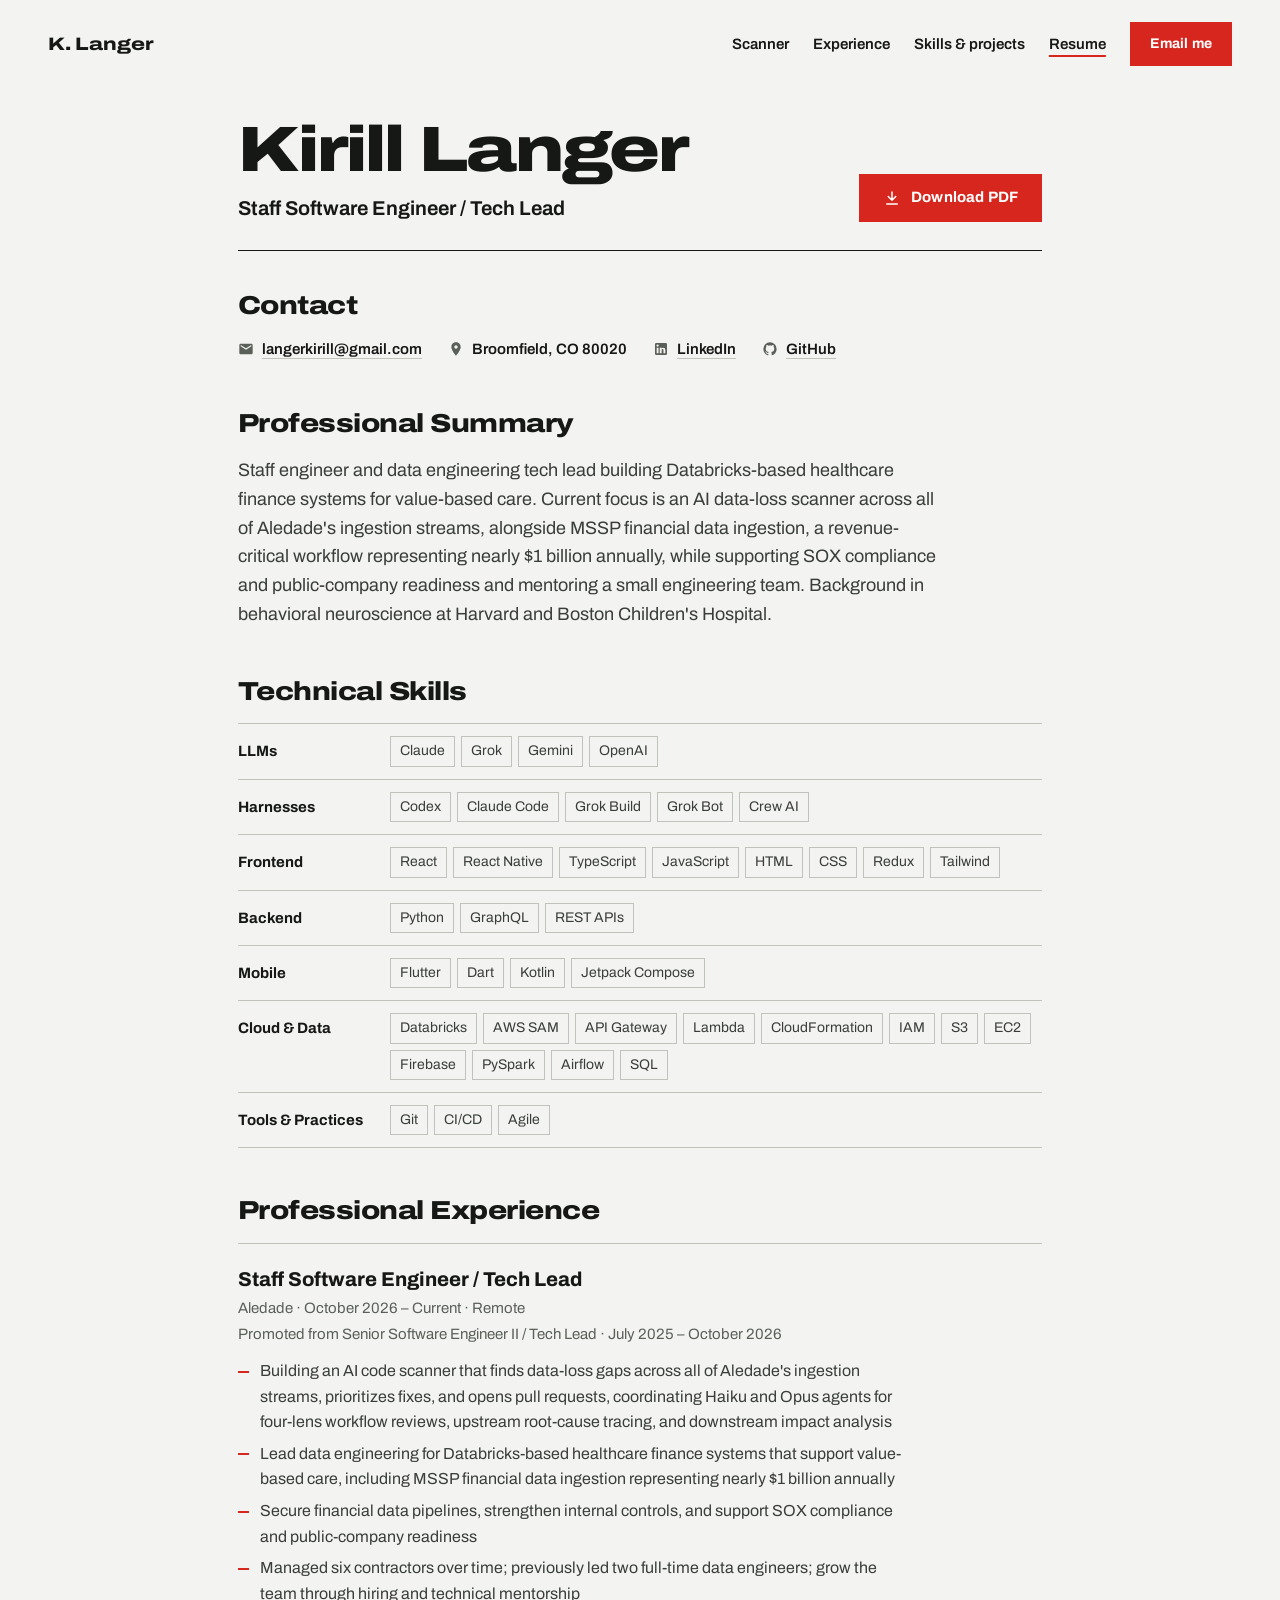
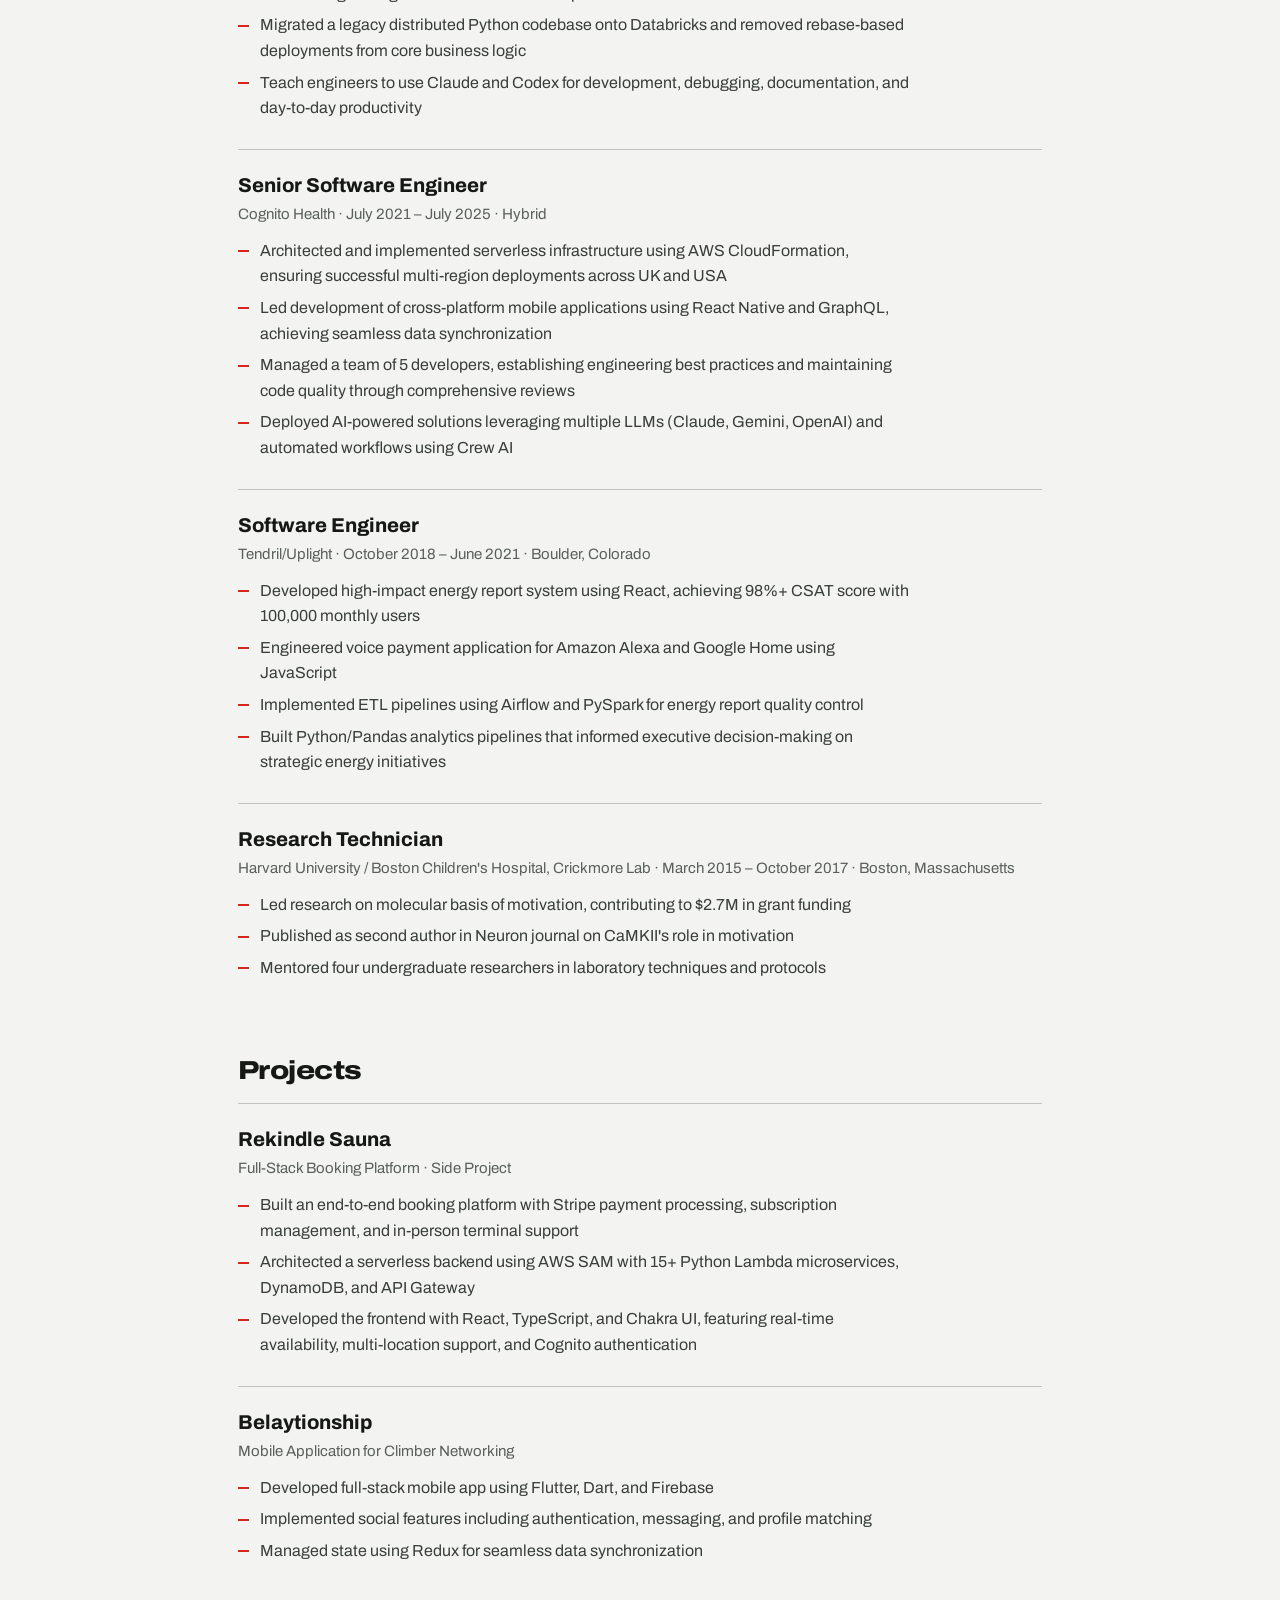
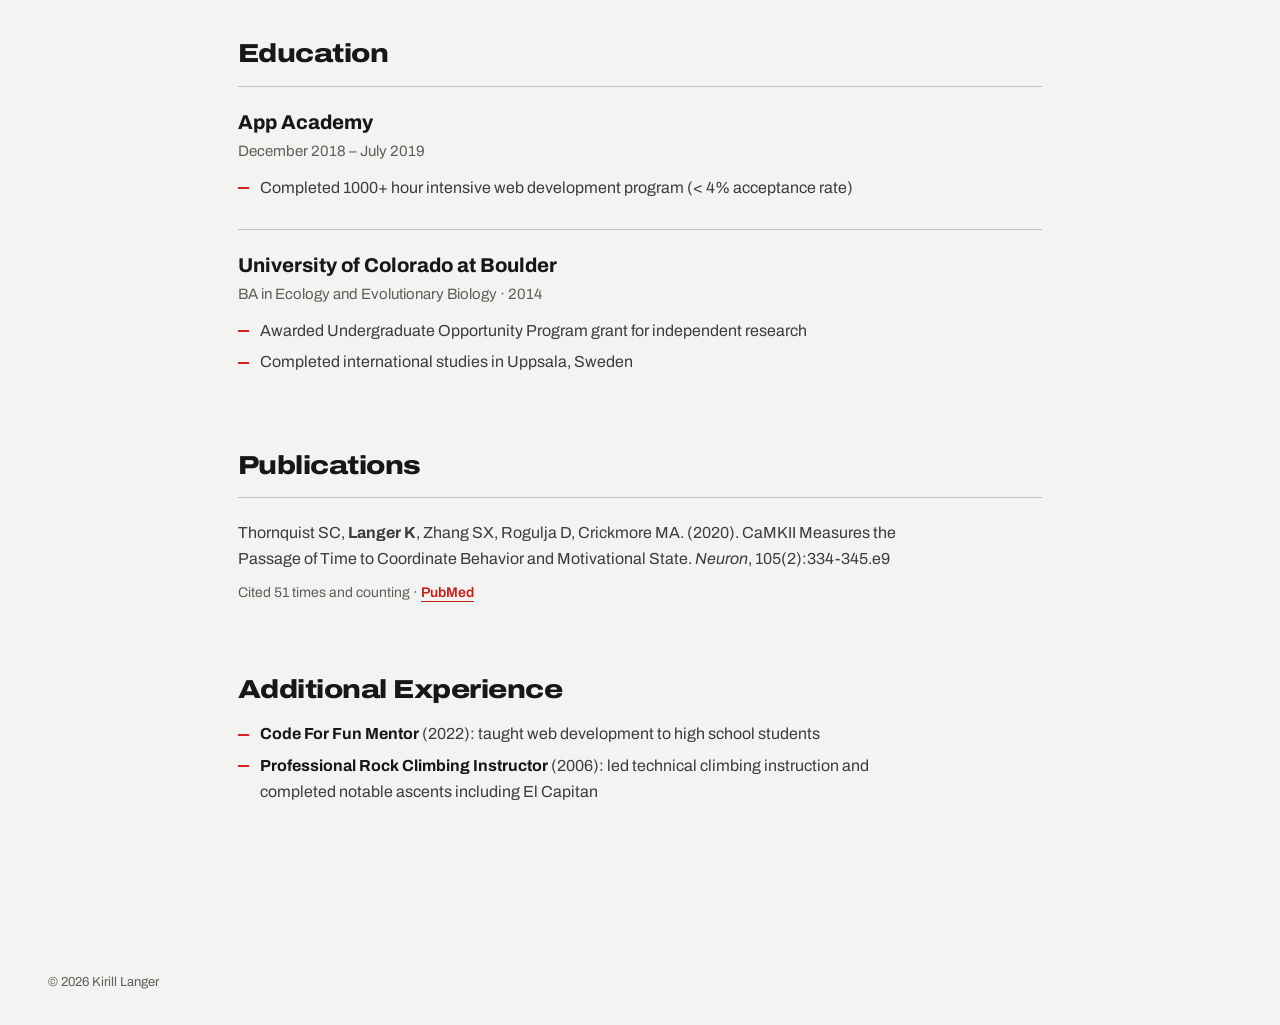
==== commit 93b8e877: "Six contractors managed over time at Aledade Co-Authored-By: Claude Opus 5.5 <noreply@anthropic.com>" ====
--- a/resume.html
+++ b/resume.html
@@ -213,7 +213,7 @@
         <li>Building an AI code scanner that finds data-loss gaps across all of Aledade's ingestion streams, prioritizes fixes, and opens pull requests, coordinating Haiku and Opus agents for four-lens workflow reviews, upstream root-cause tracing, and downstream impact analysis</li>
         <li>Lead data engineering for Databricks-based healthcare finance systems that support value-based care, including MSSP financial data ingestion representing nearly $1 billion annually</li>
         <li>Secure financial data pipelines, strengthen internal controls, and support SOX compliance and public-company readiness</li>
-        <li>Manage three contractors; previously led two full-time data engineers; grow the team through hiring and technical mentorship</li>
+        <li>Managed six contractors over time; previously led two full-time data engineers; grow the team through hiring and technical mentorship</li>
         <li>Migrated a legacy distributed Python codebase onto Databricks and removed rebase-based deployments from core business logic</li>
         <li>Teach engineers to use Claude and Codex for development, debugging, documentation, and day-to-day productivity</li>
       </ul>
